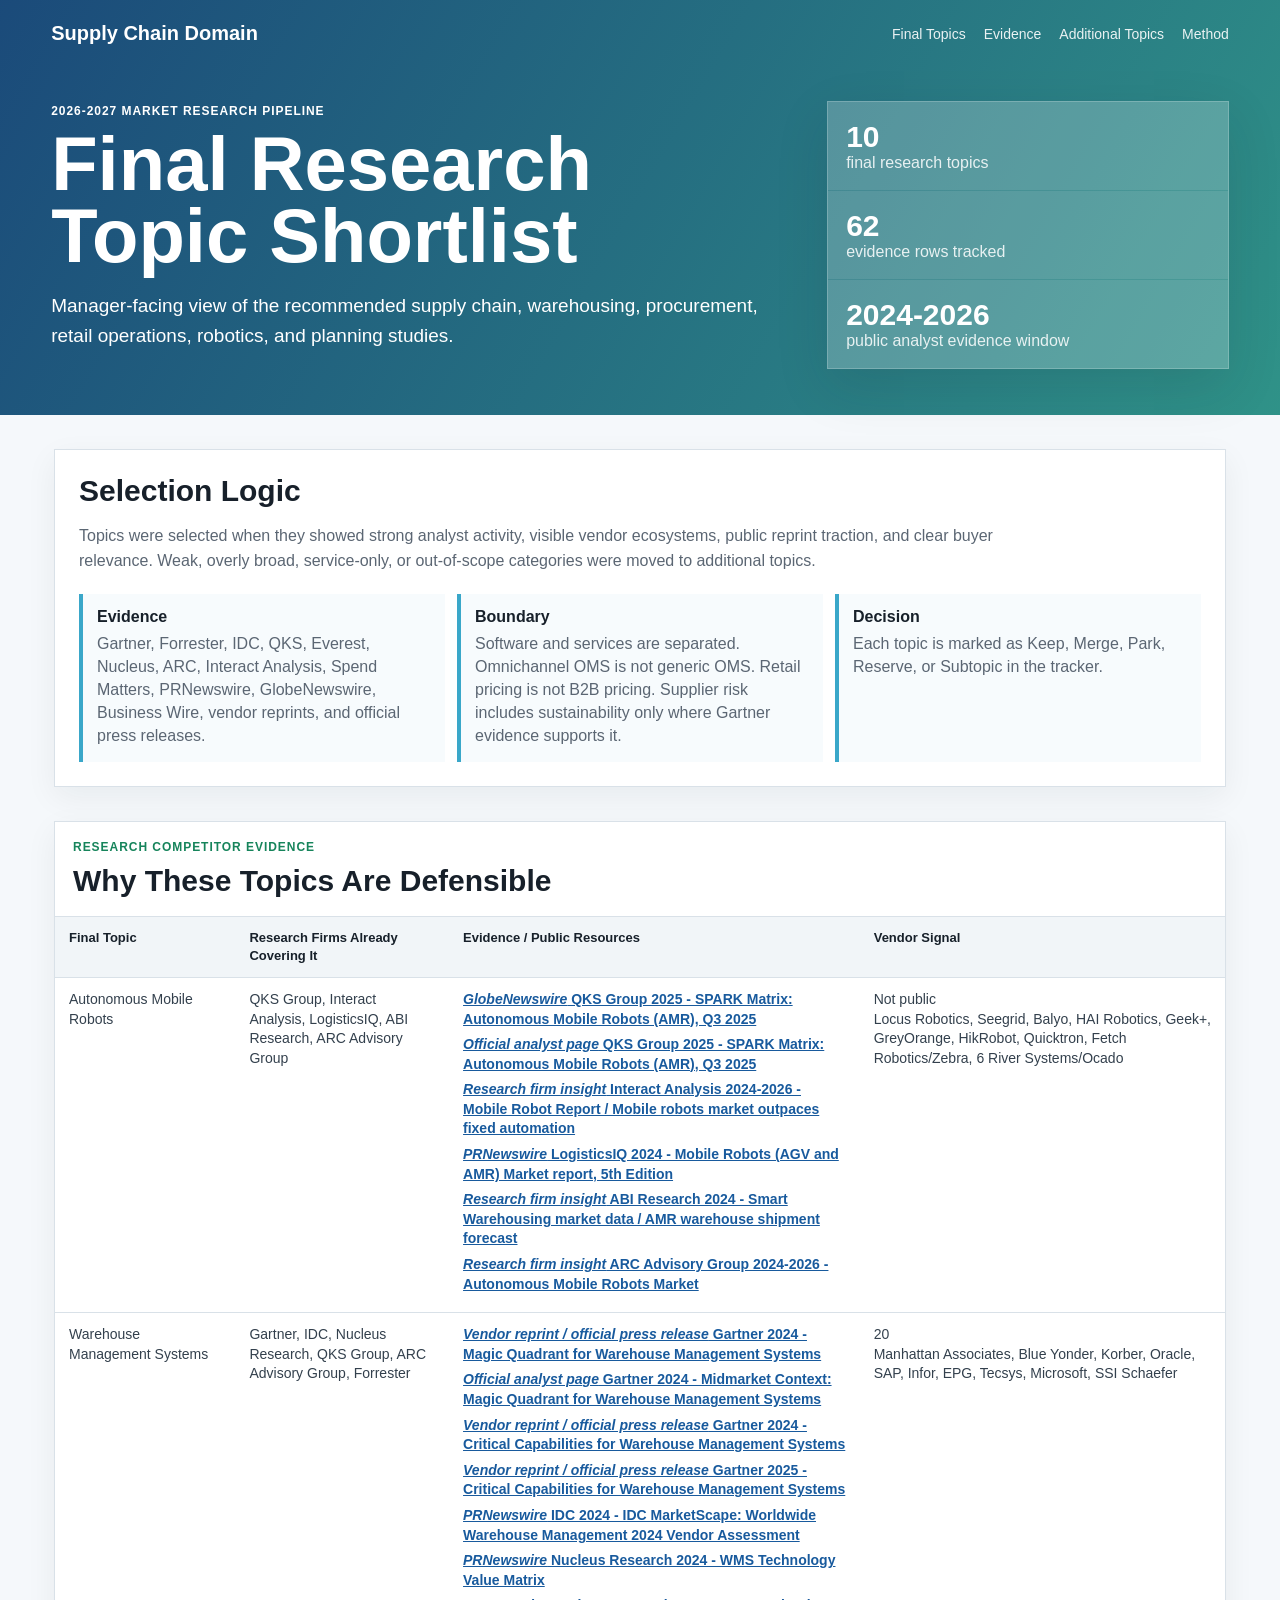
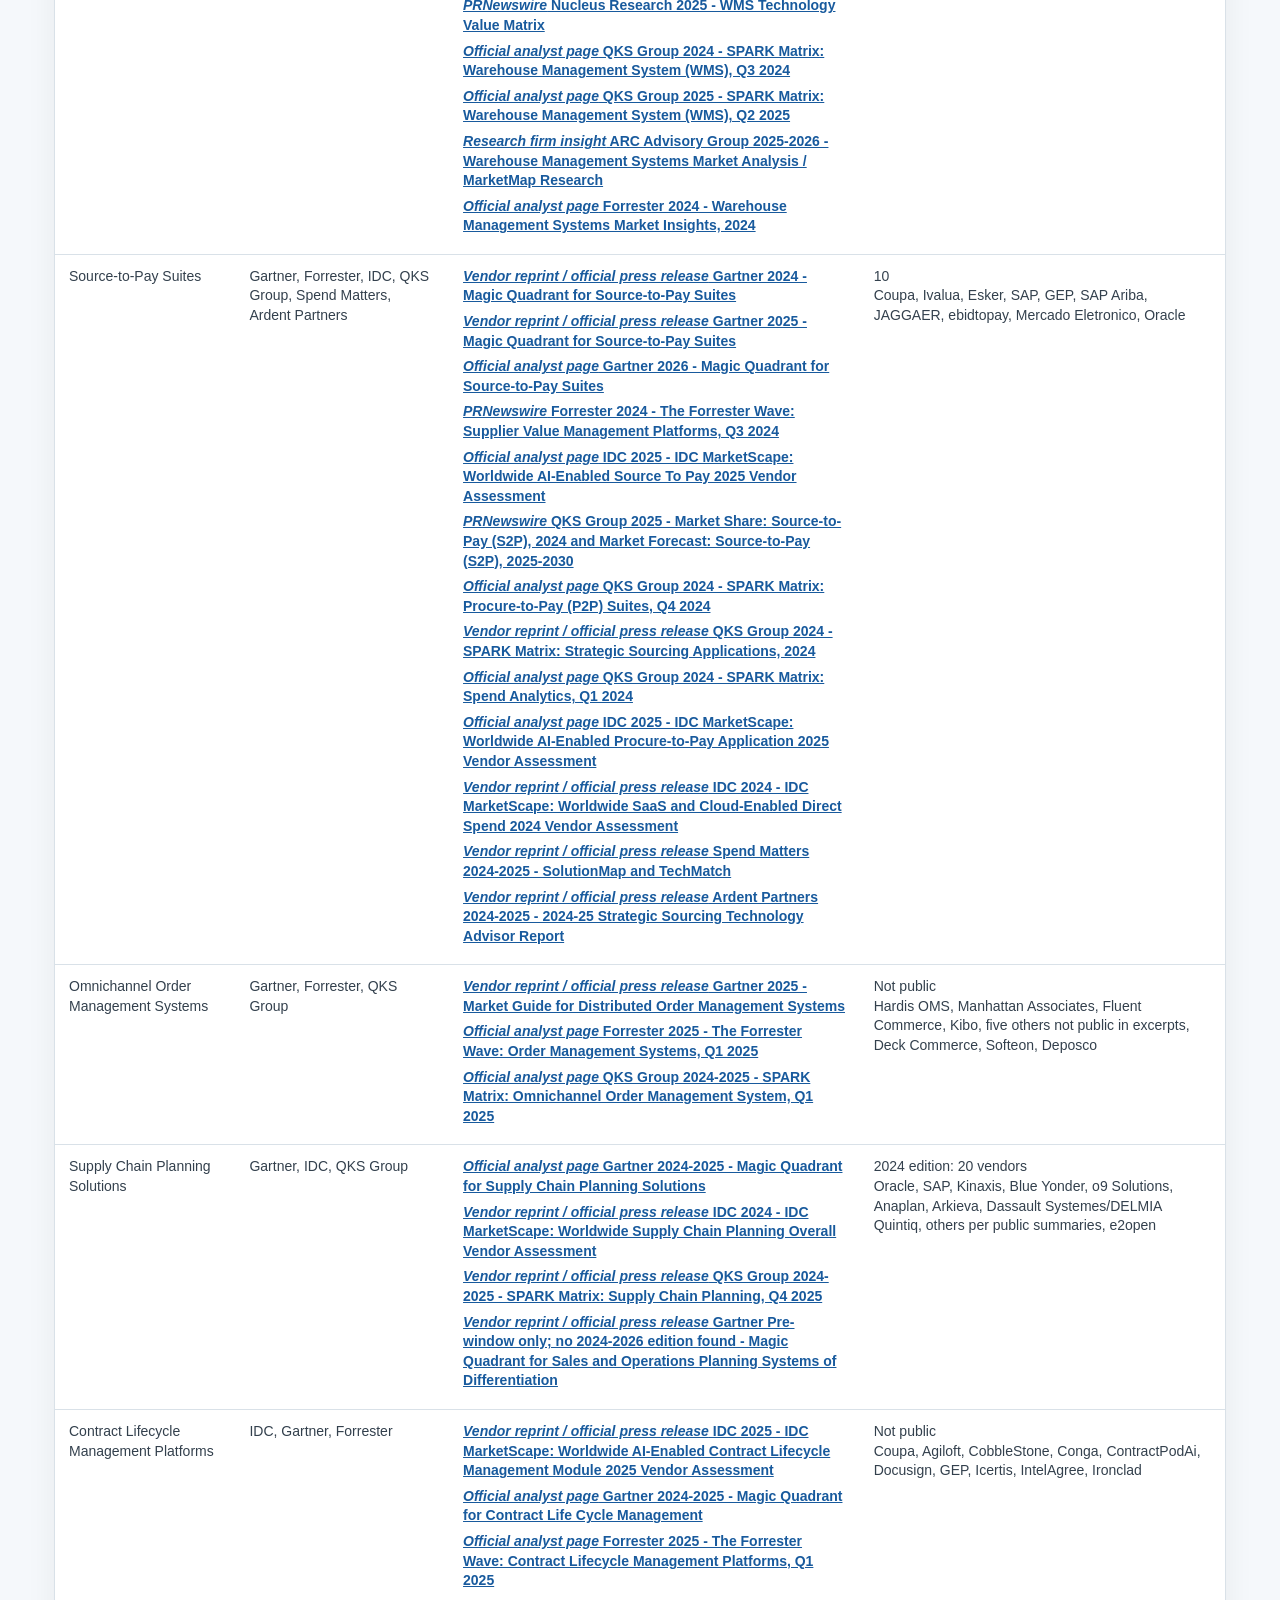
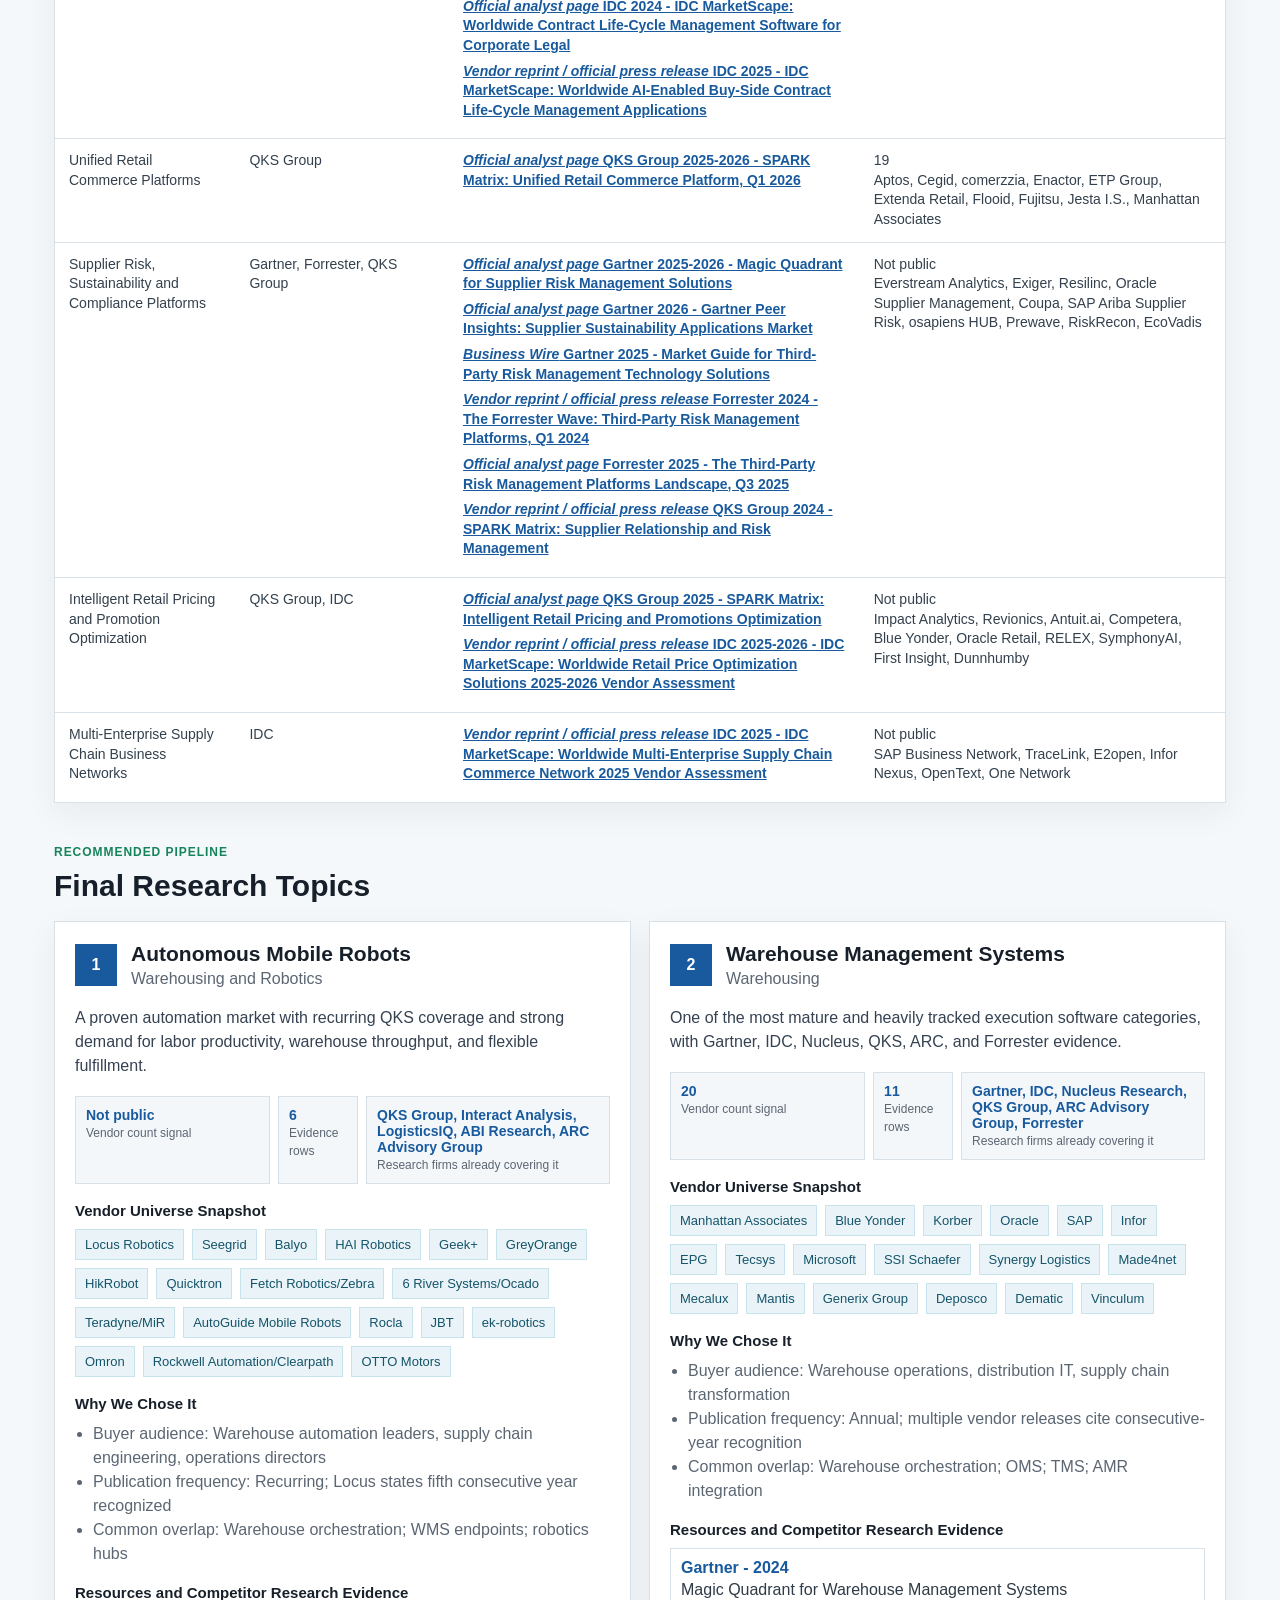
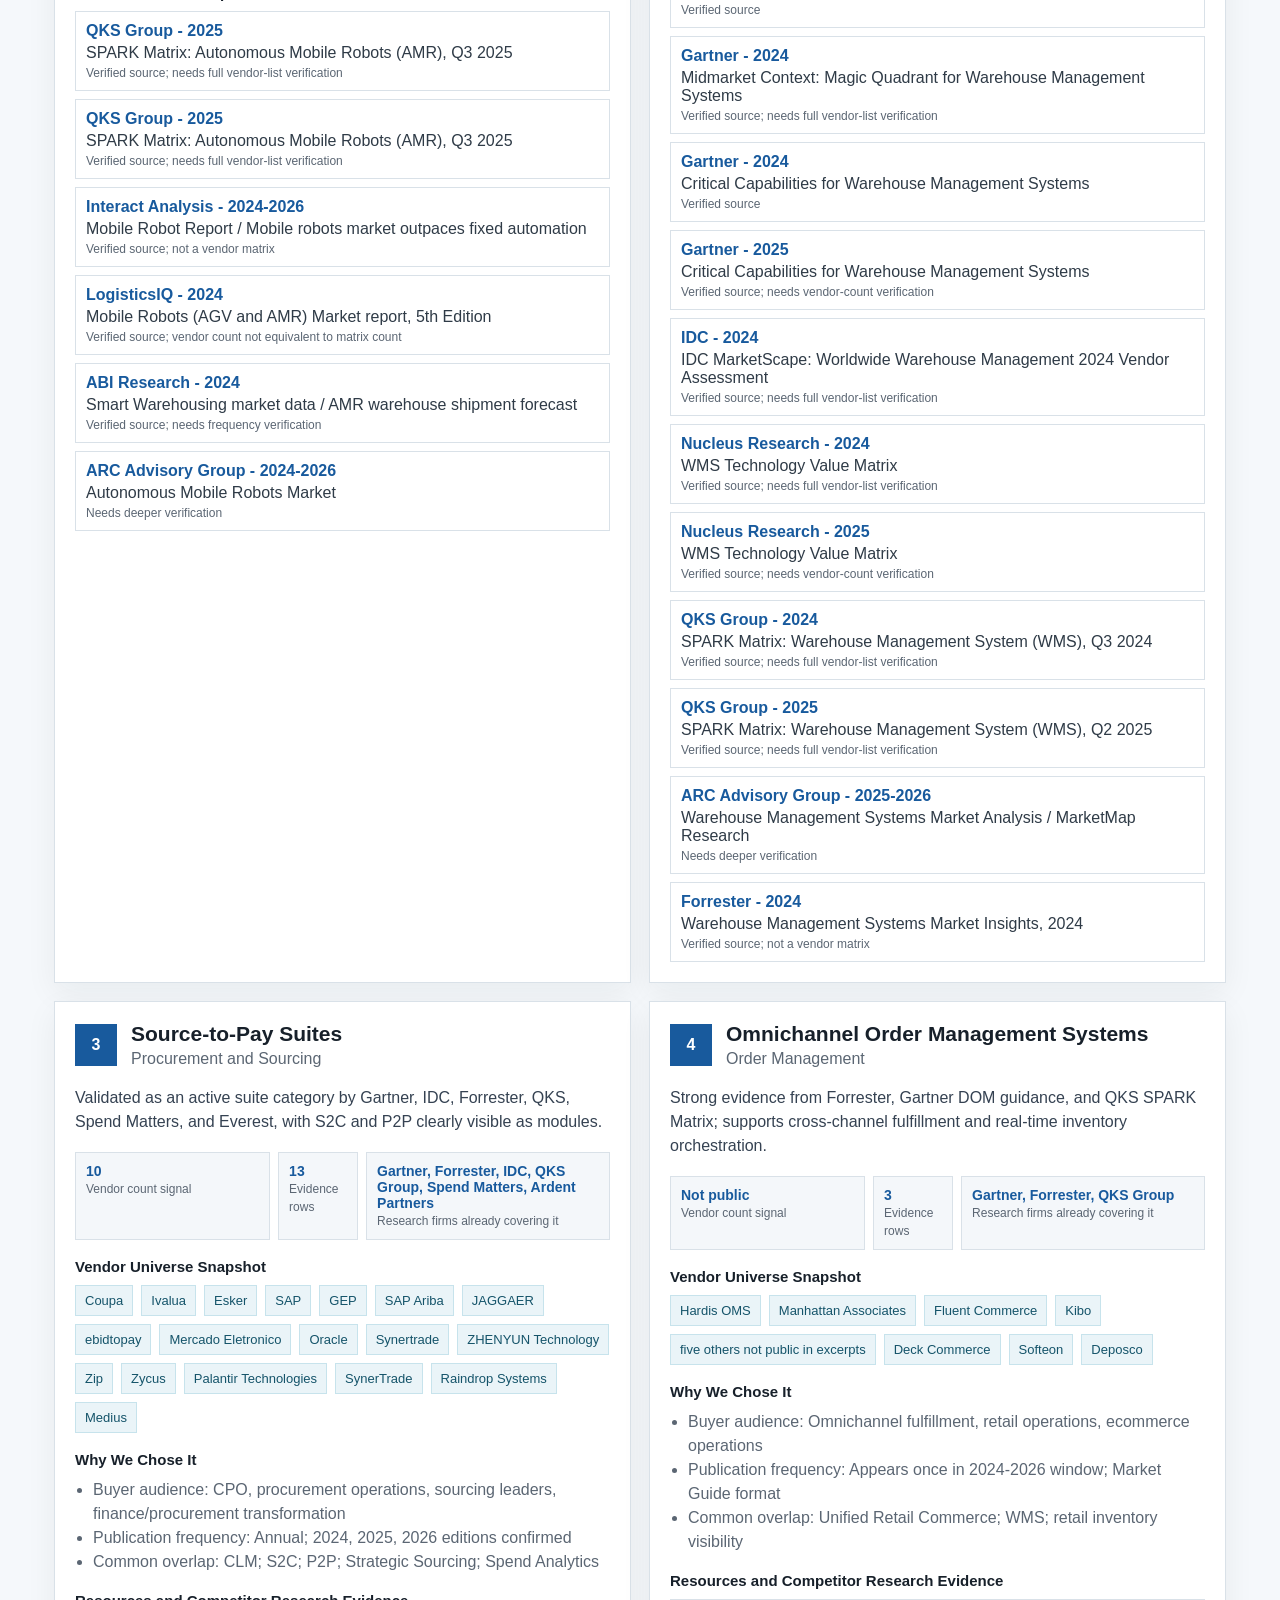
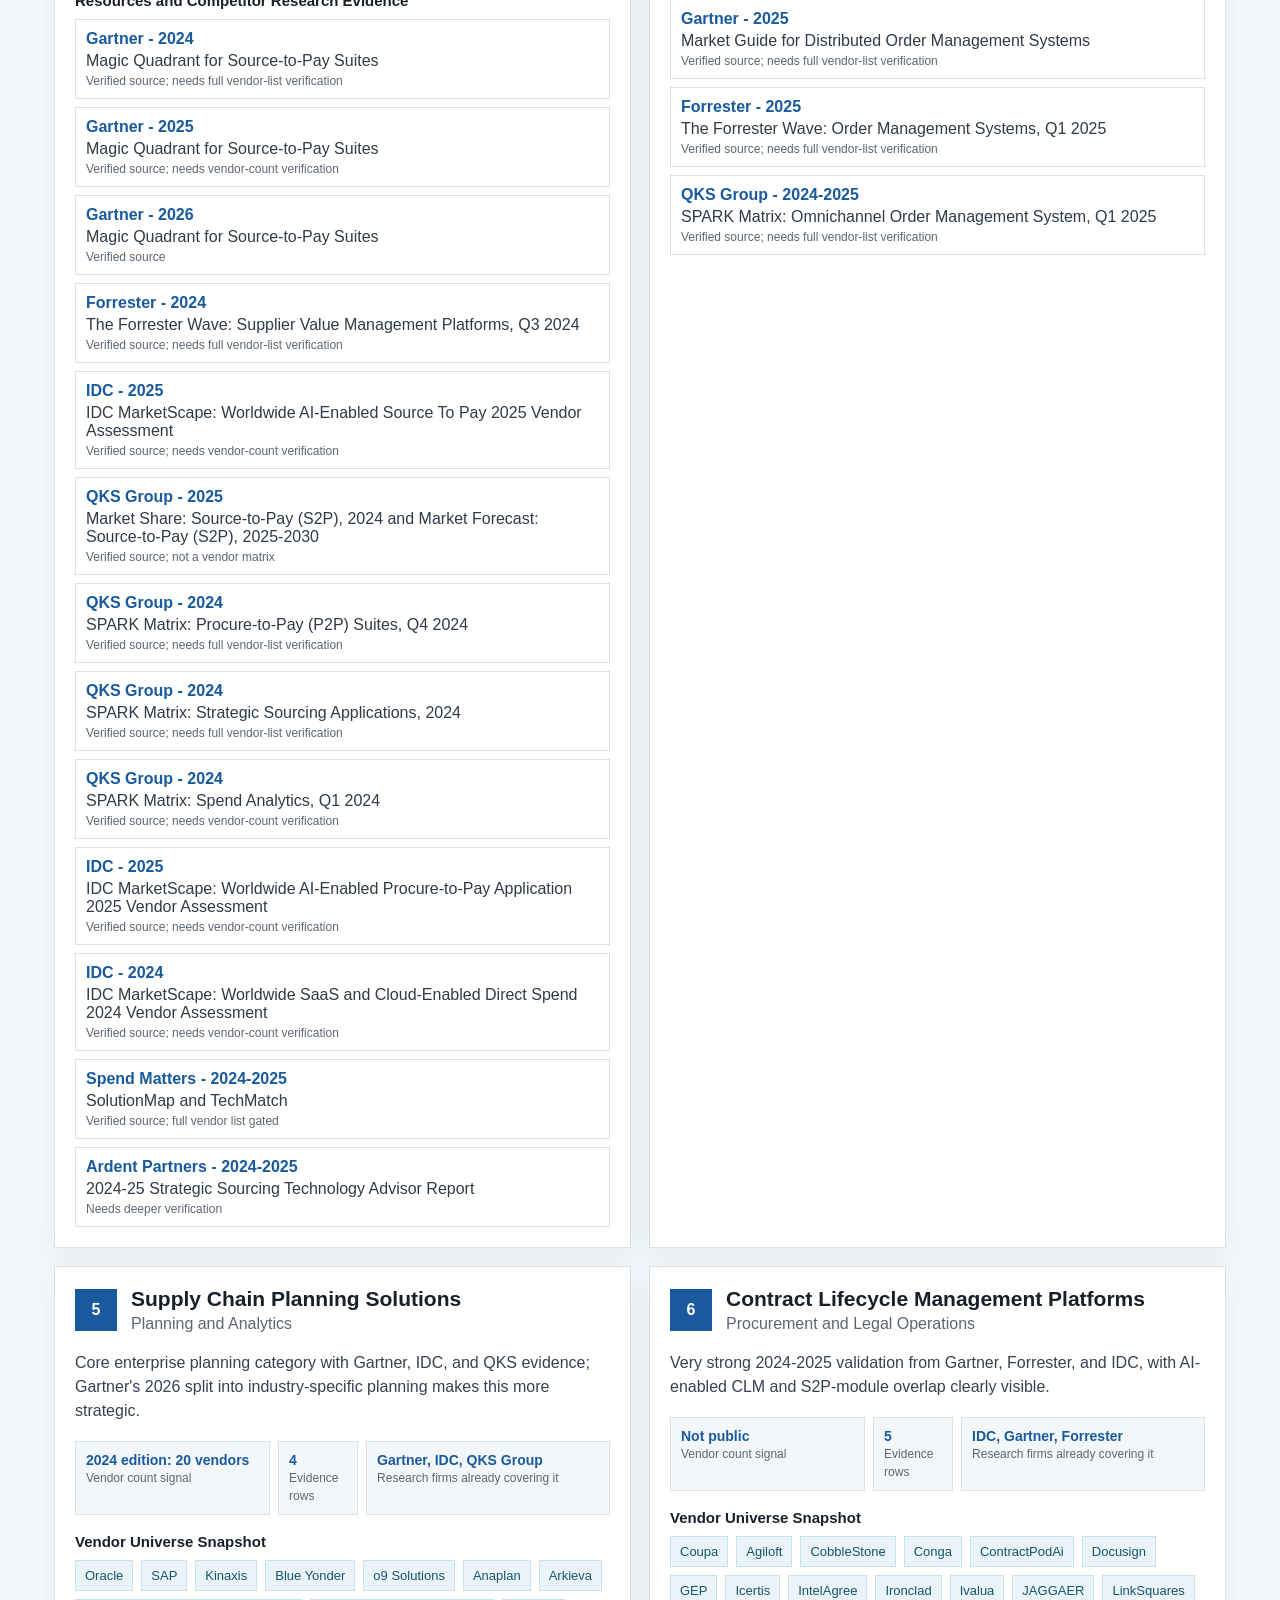
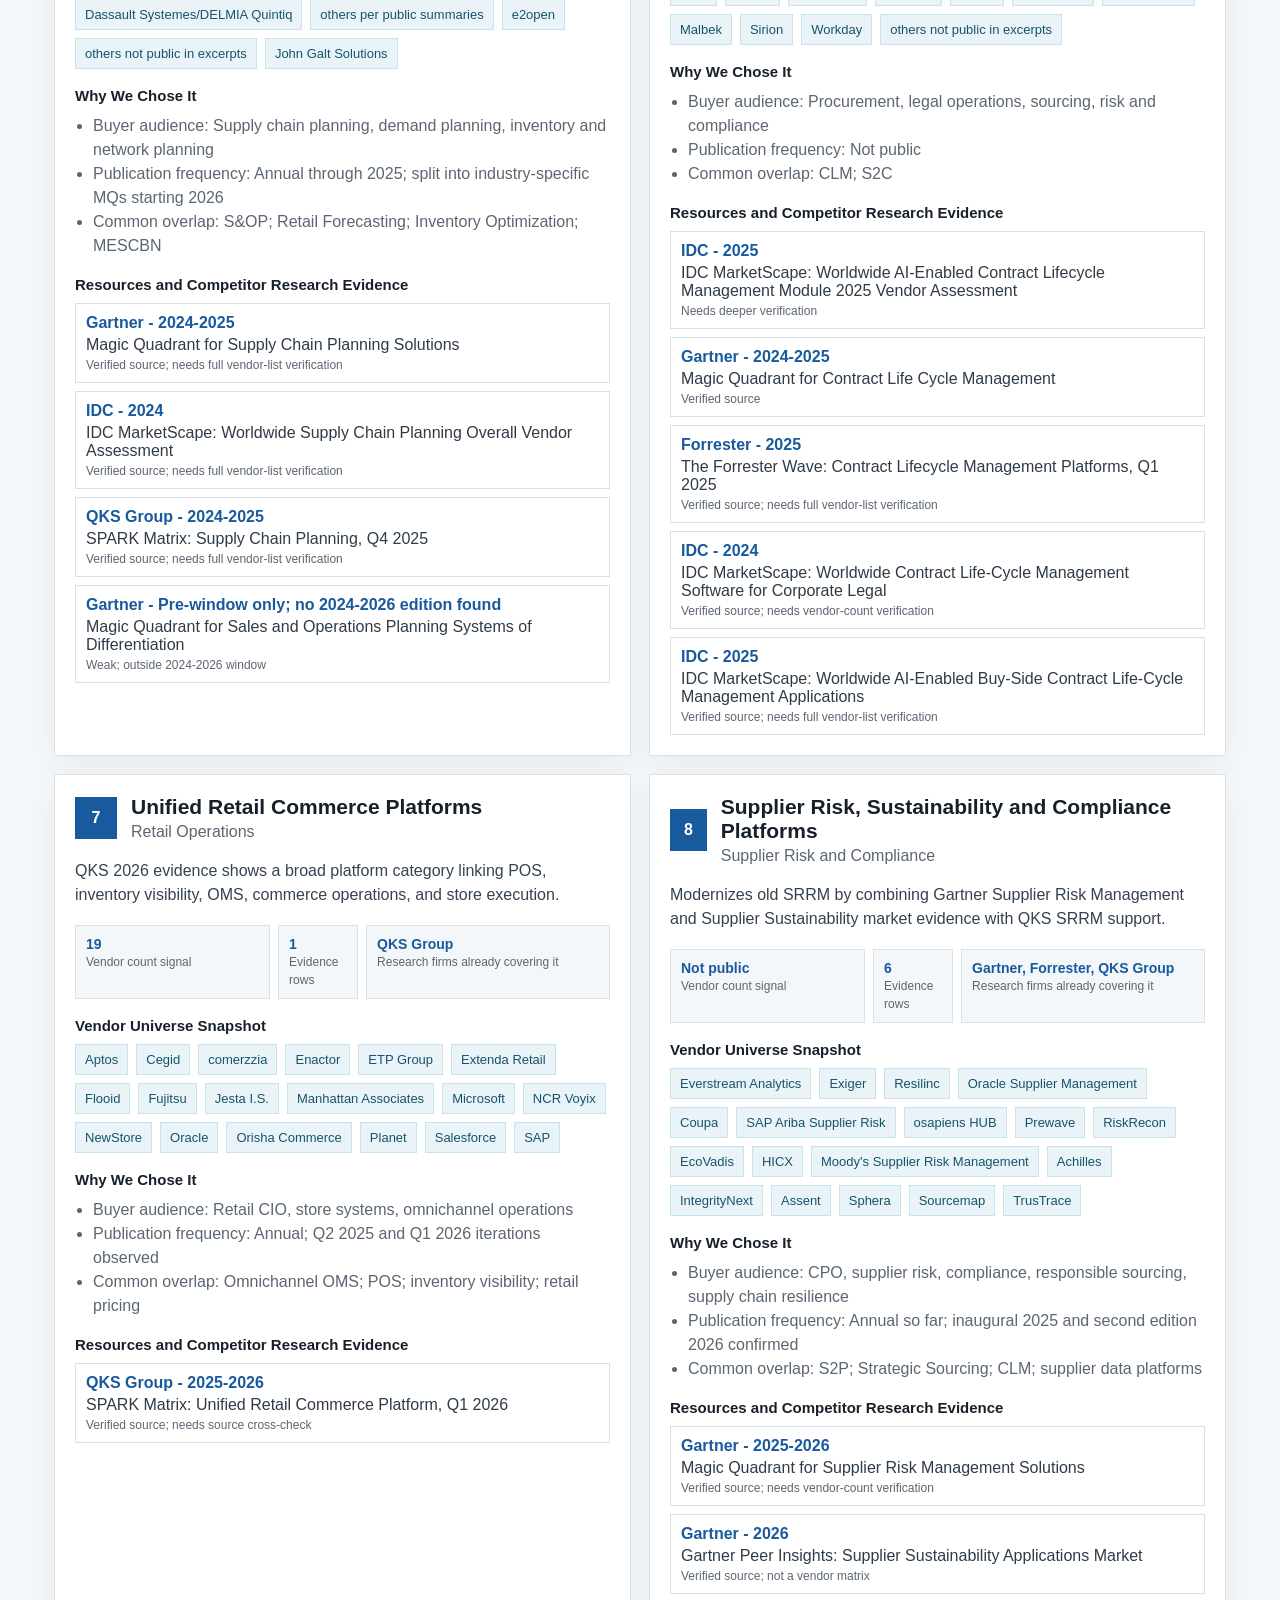
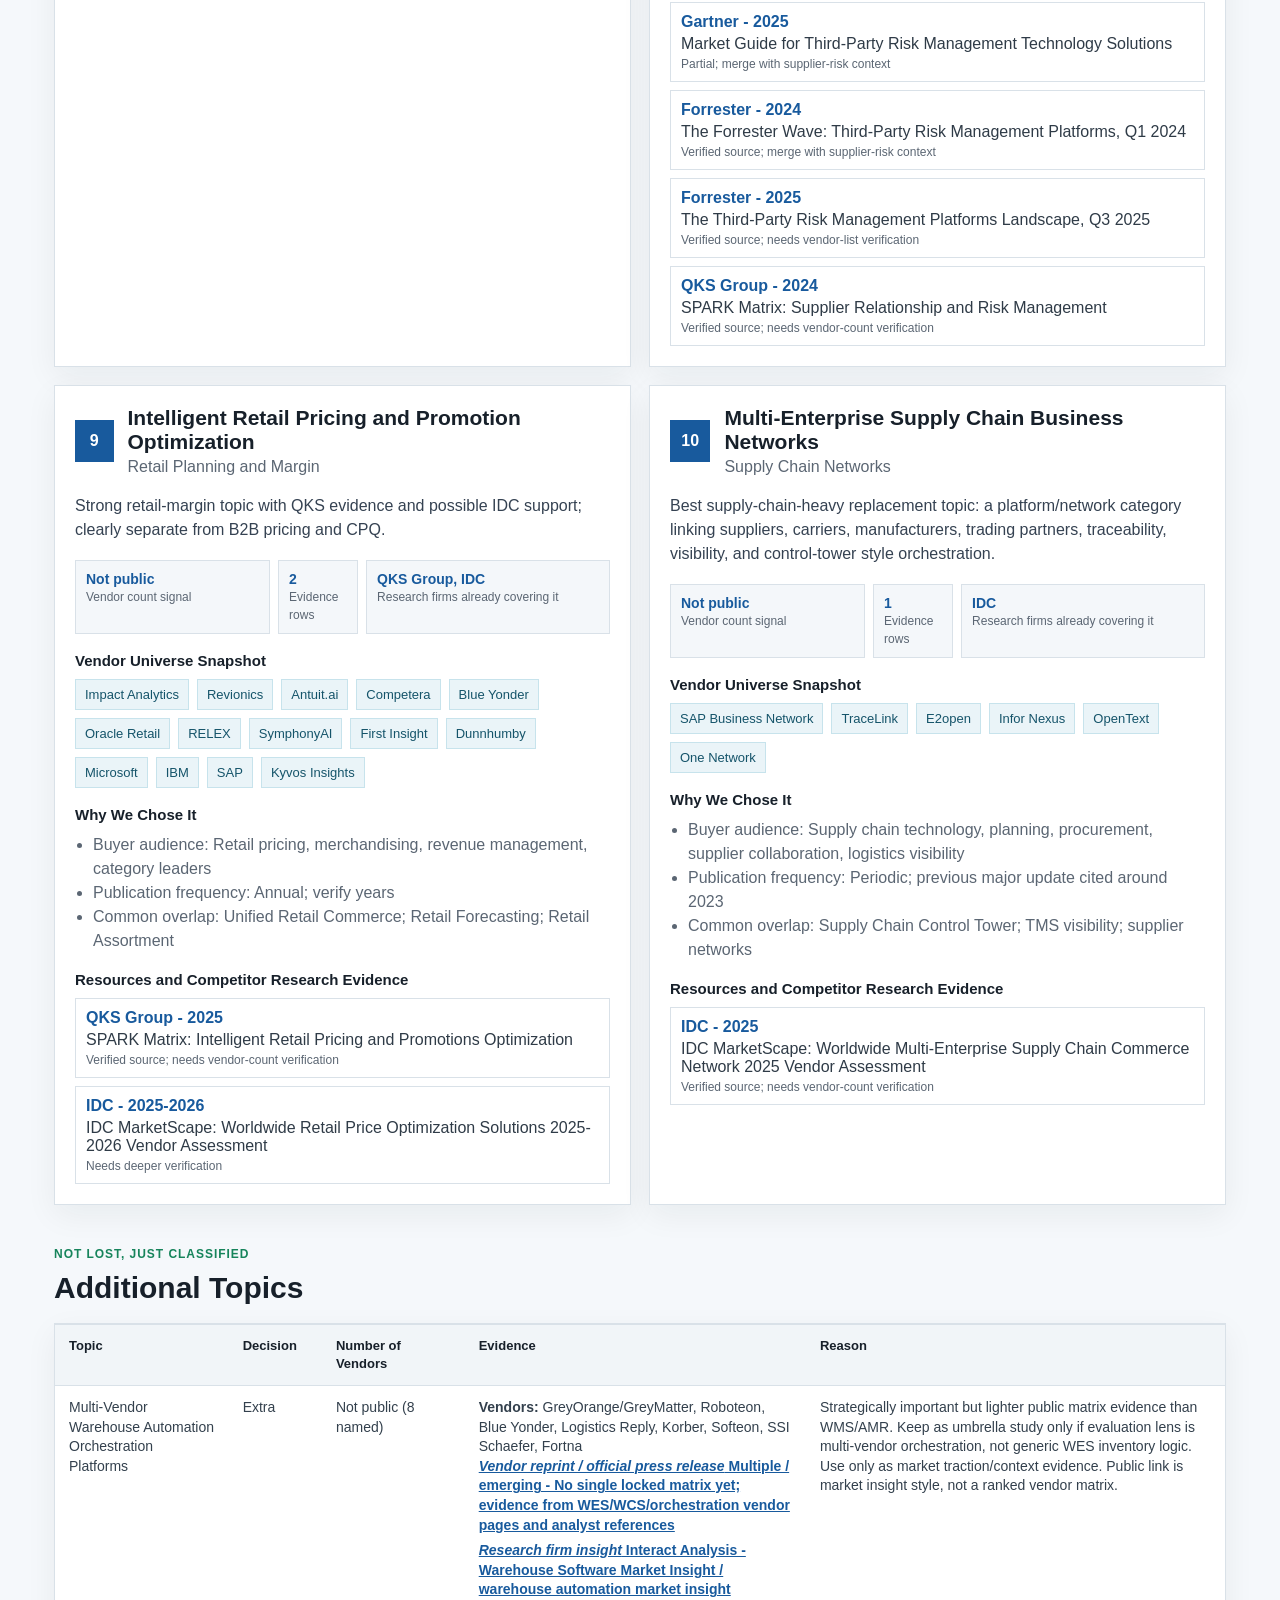
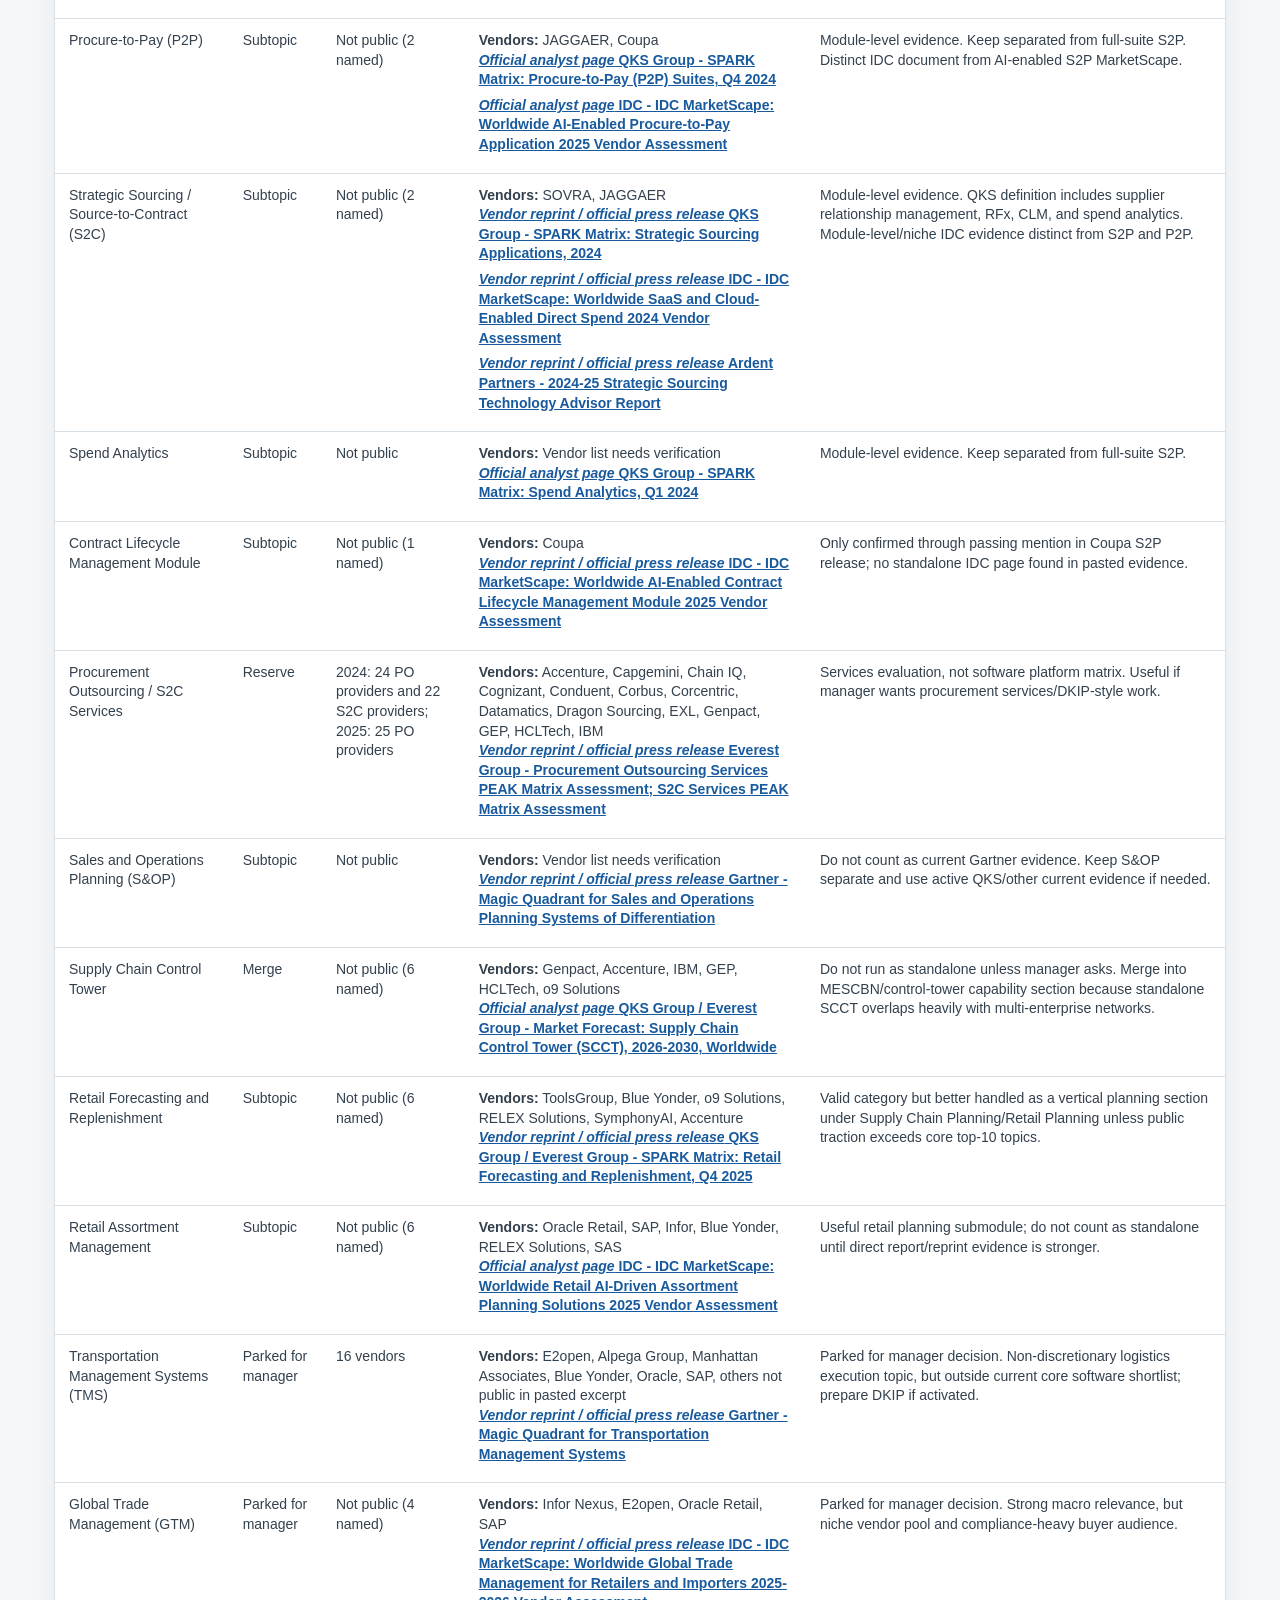
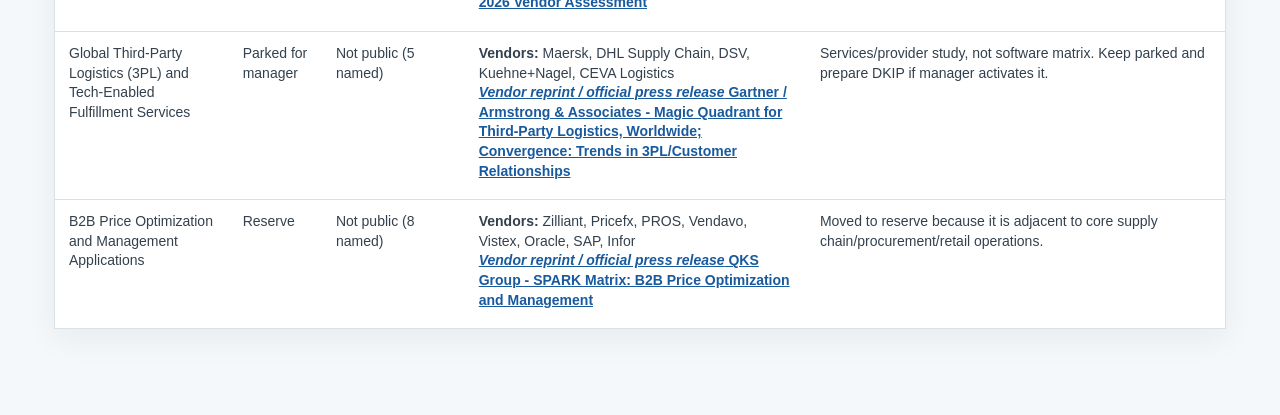
==== supply-chain-domain/index.html @ 8e259a1a "Add supply chain domain research site" ====
<!doctype html>
<html lang="en">
<head>
  <meta charset="utf-8" />
  <meta name="viewport" content="width=device-width, initial-scale=1" />
  <title>Supply Chain Domain - Research Topics</title>
  <link rel="stylesheet" href="styles.css" />
</head>
<body>
  <header class="hero">
    <nav>
      <strong>Supply Chain Domain</strong>
      <div>
        <a href="#top10">Final Topics</a>
        <a href="#evidence">Evidence</a>
        <a href="#additional">Additional Topics</a>
        <a href="#method">Method</a>
      </div>
    </nav>
    <div class="hero-grid">
      <div>
        <p class="eyebrow">2026-2027 Market Research Pipeline</p>
        <h1>Final Research Topic Shortlist</h1>
        <p class="lead">Manager-facing view of the recommended supply chain, warehousing, procurement, retail operations, robotics, and planning studies.</p>
      </div>
      <div class="summary-panel">
        <div><strong>10</strong><span>final research topics</span></div>
        <div><strong>62</strong><span>evidence rows tracked</span></div>
        <div><strong>2024-2026</strong><span>public analyst evidence window</span></div>
      </div>
    </div>
  </header>

  <main>
    <section class="intro" id="method">
      <h2>Selection Logic</h2>
      <p>Topics were selected when they showed strong analyst activity, visible vendor ecosystems, public reprint traction, and clear buyer relevance. Weak, overly broad, service-only, or out-of-scope categories were moved to additional topics.</p>
      <div class="method-grid">
        <div><strong>Evidence</strong><span>Gartner, Forrester, IDC, QKS, Everest, Nucleus, ARC, Interact Analysis, Spend Matters, PRNewswire, GlobeNewswire, Business Wire, vendor reprints, and official press releases.</span></div>
        <div><strong>Boundary</strong><span>Software and services are separated. Omnichannel OMS is not generic OMS. Retail pricing is not B2B pricing. Supplier risk includes sustainability only where Gartner evidence supports it.</span></div>
        <div><strong>Decision</strong><span>Each topic is marked as Keep, Merge, Park, Reserve, or Subtopic in the tracker.</span></div>
      </div>
    </section>

    
    <section class="evidence-summary" id="evidence">
      <div class="section-head">
        <p class="eyebrow">Research Competitor Evidence</p>
        <h2>Why These Topics Are Defensible</h2>
      </div>
      <table>
        <thead>
          <tr><th>Final Topic</th><th>Research Firms Already Covering It</th><th>Evidence / Public Resources</th><th>Vendor Signal</th></tr>
        </thead>
        <tbody>
          
              <tr>
                <td>Autonomous Mobile Robots</td>
                <td>QKS Group, Interact Analysis, LogisticsIQ, ABI Research, ARC Advisory Group</td>
                <td><a href="https://www.globenewswire.com/news-release/2025/09/30/3158433/0/en/Locus-Robotics-Named-Global-Leader-and-Emerging-Innovator-in-QKS-SPARK-Matrix-Autonomous-Mobile-Robots-AMR-2025.html" target="_blank" rel="noreferrer"><em>GlobeNewswire</em> QKS Group 2025 - SPARK Matrix: Autonomous Mobile Robots (AMR), Q3 2025</a><br><a href="https://qksgroup.com/market-research/spark-matrix-autonomous-mobile-robots-amr-q3-2025-9093" target="_blank" rel="noreferrer"><em>Official analyst page</em> QKS Group 2025 - SPARK Matrix: Autonomous Mobile Robots (AMR), Q3 2025</a><br><a href="https://interactanalysis.com/mobile-robots-market-outpaces-fixed-automation/" target="_blank" rel="noreferrer"><em>Research firm insight</em> Interact Analysis 2024-2026 - Mobile Robot Report / Mobile robots market outpaces fixed automation</a><br><a href="https://www.prnewswire.com/news-releases/mobile-robots-agv-and-amr-market-to-reach-22-billion-by-2030-with-an-18-growth-rate-for-agvs-and-30-for-amrs---logisticsiq-302252775.html" target="_blank" rel="noreferrer"><em>PRNewswire</em> LogisticsIQ 2024 - Mobile Robots (AGV and AMR) Market report, 5th Edition</a><br><a href="https://www.abiresearch.com/press/autonomous-mobile-robots-warehouse-shipments-to-grow-at-a-global-cagr-of-25-to-2030-as-solutions-expand-to-new-form-factors" target="_blank" rel="noreferrer"><em>Research firm insight</em> ABI Research 2024 - Smart Warehousing market data / AMR warehouse shipment forecast</a><br><a href="https://www.arcweb.com/market-analysis/autonomous-mobile-robots" target="_blank" rel="noreferrer"><em>Research firm insight</em> ARC Advisory Group 2024-2026 - Autonomous Mobile Robots Market</a></td>
                <td>Not public<br>Locus Robotics, Seegrid, Balyo, HAI Robotics, Geek+, GreyOrange, HikRobot, Quicktron, Fetch Robotics/Zebra, 6 River Systems/Ocado</td>
              </tr>
            
              <tr>
                <td>Warehouse Management Systems</td>
                <td>Gartner, IDC, Nucleus Research, QKS Group, ARC Advisory Group, Forrester</td>
                <td><a href="https://solutionsreview.com/enterprise-resource-planning/key-takeaways-2024-magic-quadrant-for-warehouse-management-systems/" target="_blank" rel="noreferrer"><em>Vendor reprint / official press release</em> Gartner 2024 - Magic Quadrant for Warehouse Management Systems</a><br><a href="https://www.gartner.com/en/documents/5781615" target="_blank" rel="noreferrer"><em>Official analyst page</em> Gartner 2024 - Midmarket Context: Magic Quadrant for Warehouse Management Systems</a><br><a href="https://www.manh.com/our-insights/resources/research-reports/2024-gartner-wms-critical-capabilities-report" target="_blank" rel="noreferrer"><em>Vendor reprint / official press release</em> Gartner 2024 - Critical Capabilities for Warehouse Management Systems</a><br><a href="https://www.softeon.com/gartner-critical-capabilities-wms-report-2024/" target="_blank" rel="noreferrer"><em>Vendor reprint / official press release</em> Gartner 2025 - Critical Capabilities for Warehouse Management Systems</a><br><a href="https://www.prnewswire.com/news-releases/tecsys-named-a-major-player-in-the-2024-idc-marketscape-for-worldwide-warehouse-management-302105126.html" target="_blank" rel="noreferrer"><em>PRNewswire</em> IDC 2024 - IDC MarketScape: Worldwide Warehouse Management 2024 Vendor Assessment</a><br><a href="https://www.prnewswire.com/news-releases/nucleus-research-releases-2024-warehouse-management-systems-technology-value-matrix-302302773.html" target="_blank" rel="noreferrer"><em>PRNewswire</em> Nucleus Research 2024 - WMS Technology Value Matrix</a><br><a href="https://www.prnewswire.com/news-releases/nucleus-research-releases-2025-wms-technology-value-matrix-302611713.html" target="_blank" rel="noreferrer"><em>PRNewswire</em> Nucleus Research 2025 - WMS Technology Value Matrix</a><br><a href="https://qksgroup.com/market-research/spark-matrix-warehouse-management-system-wms-q3-2024-8006" target="_blank" rel="noreferrer"><em>Official analyst page</em> QKS Group 2024 - SPARK Matrix: Warehouse Management System (WMS), Q3 2024</a><br><a href="https://qksgroup.com/market-research/spark-matrix-warehouse-management-system-wms-q2-2025-8959" target="_blank" rel="noreferrer"><em>Official analyst page</em> QKS Group 2025 - SPARK Matrix: Warehouse Management System (WMS), Q2 2025</a><br><a href="https://www.arcweb.com/press/arc-initiates-marketmap-research-warehouse-management-systems" target="_blank" rel="noreferrer"><em>Research firm insight</em> ARC Advisory Group 2025-2026 - Warehouse Management Systems Market Analysis / MarketMap Research</a><br><a href="https://www.forrester.com/report/warehouse-management-systems-market-insights-2024/RES181815" target="_blank" rel="noreferrer"><em>Official analyst page</em> Forrester 2024 - Warehouse Management Systems Market Insights, 2024</a></td>
                <td>20<br>Manhattan Associates, Blue Yonder, Korber, Oracle, SAP, Infor, EPG, Tecsys, Microsoft, SSI Schaefer</td>
              </tr>
            
              <tr>
                <td>Source-to-Pay Suites</td>
                <td>Gartner, Forrester, IDC, QKS Group, Spend Matters, Ardent Partners</td>
                <td><a href="https://www.coupa.com/newsroom/coupa-named-leader-inaugural-2024-gartner-magic-quadrant-for-source-pay/" target="_blank" rel="noreferrer"><em>Vendor reprint / official press release</em> Gartner 2024 - Magic Quadrant for Source-to-Pay Suites</a><br><a href="https://news.sap.com/2025/03/sap-a-leader-gartner-magic-quadrant-source-to-pay-suites/" target="_blank" rel="noreferrer"><em>Vendor reprint / official press release</em> Gartner 2025 - Magic Quadrant for Source-to-Pay Suites</a><br><a href="https://www.gartner.com/en/documents/7337530" target="_blank" rel="noreferrer"><em>Official analyst page</em> Gartner 2026 - Magic Quadrant for Source-to-Pay Suites</a><br><a href="https://www.prnewswire.com/news-releases/ivalua-recognized-as-a-leader-in-supplier-value-management-platforms-q3-2024-report-302250416.html" target="_blank" rel="noreferrer"><em>PRNewswire</em> Forrester 2024 - The Forrester Wave: Supplier Value Management Platforms, Q3 2024</a><br><a href="https://my.idc.com/getdoc.jsp?containerId=US53561525" target="_blank" rel="noreferrer"><em>Official analyst page</em> IDC 2025 - IDC MarketScape: Worldwide AI-Enabled Source To Pay 2025 Vendor Assessment</a><br><a href="https://www.prnewswire.com/news-releases/source-to-pay-s2p-market-disruptions-the-2-1-billion-opportunity-vendors-cant-afford-to-miss-302422052.html" target="_blank" rel="noreferrer"><em>PRNewswire</em> QKS Group 2025 - Market Share: Source-to-Pay (S2P), 2024 and Market Forecast: Source-to-Pay (S2P), 2025-2030</a><br><a href="https://qksgroup.com/market-research/spark-matrix-procure-to-pay-p2p-suites-q4-2024-8244" target="_blank" rel="noreferrer"><em>Official analyst page</em> QKS Group 2024 - SPARK Matrix: Procure-to-Pay (P2P) Suites, Q4 2024</a><br><a href="https://www.prweb.com/releases/sovra-positioned-as-the-leader-in-the-2024-spark-matrix-for-strategic-sourcing-applications-by-qks-group-302358802.html" target="_blank" rel="noreferrer"><em>Vendor reprint / official press release</em> QKS Group 2024 - SPARK Matrix: Strategic Sourcing Applications, 2024</a><br><a href="https://qksgroup.com/market-research/spark-matrix-spend-analytics-q1-2024-4842" target="_blank" rel="noreferrer"><em>Official analyst page</em> QKS Group 2024 - SPARK Matrix: Spend Analytics, Q1 2024</a><br><a href="https://my.idc.com/getdoc.jsp?containerId=US53575025" target="_blank" rel="noreferrer"><em>Official analyst page</em> IDC 2025 - IDC MarketScape: Worldwide AI-Enabled Procure-to-Pay Application 2025 Vendor Assessment</a><br><a href="https://www.jaggaer.com/press-release/jaggaer-named-a-leader-in-idc-marketscape-2024" target="_blank" rel="noreferrer"><em>Vendor reprint / official press release</em> IDC 2024 - IDC MarketScape: Worldwide SaaS and Cloud-Enabled Direct Spend 2024 Vendor Assessment</a><br><a href="https://spendmatters.com/2025/09/23/fall-2025-solutionmap-released/" target="_blank" rel="noreferrer"><em>Vendor reprint / official press release</em> Spend Matters 2024-2025 - SolutionMap and TechMatch</a><br><a href="https://ardentpartners.com/product-tag/procurement/" target="_blank" rel="noreferrer"><em>Vendor reprint / official press release</em> Ardent Partners 2024-2025 - 2024-25 Strategic Sourcing Technology Advisor Report</a></td>
                <td>10<br>Coupa, Ivalua, Esker, SAP, GEP, SAP Ariba, JAGGAER, ebidtopay, Mercado Eletronico, Oracle</td>
              </tr>
            
              <tr>
                <td>Omnichannel Order Management Systems</td>
                <td>Gartner, Forrester, QKS Group</td>
                <td><a href="https://www.hardis-oms.com/2025/07/03/gartner-2025-market-guide-dist-order-management/" target="_blank" rel="noreferrer"><em>Vendor reprint / official press release</em> Gartner 2025 - Market Guide for Distributed Order Management Systems</a><br><a href="https://www.forrester.com/report/the-forrester-wave-tm-order-management-systems-q1-2025/RES181893" target="_blank" rel="noreferrer"><em>Official analyst page</em> Forrester 2025 - The Forrester Wave: Order Management Systems, Q1 2025</a><br><a href="https://qksgroup.com/market-research/spark-matrix-omnichannel-order-management-system-q1-2025-8464" target="_blank" rel="noreferrer"><em>Official analyst page</em> QKS Group 2024-2025 - SPARK Matrix: Omnichannel Order Management System, Q1 2025</a></td>
                <td>Not public<br>Hardis OMS, Manhattan Associates, Fluent Commerce, Kibo, five others not public in excerpts, Deck Commerce, Softeon, Deposco</td>
              </tr>
            
              <tr>
                <td>Supply Chain Planning Solutions</td>
                <td>Gartner, IDC, QKS Group</td>
                <td><a href="https://www.gartner.com/en/documents/5374263" target="_blank" rel="noreferrer"><em>Official analyst page</em> Gartner 2024-2025 - Magic Quadrant for Supply Chain Planning Solutions</a><br><a href="https://www.e2open.com/resources/2024-idc-marketscape-worldwide-supply-chain-planning/" target="_blank" rel="noreferrer"><em>Vendor reprint / official press release</em> IDC 2024 - IDC MarketScape: Worldwide Supply Chain Planning Overall Vendor Assessment</a><br><a href="https://johngalt.com/learn/analyst-report/read-qks-groups-spark-matrix-supply-chain-planning-2025" target="_blank" rel="noreferrer"><em>Vendor reprint / official press release</em> QKS Group 2024-2025 - SPARK Matrix: Supply Chain Planning, Q4 2025</a><br><a href="https://www.kinaxis.com/en/about-us/gartner-magic-quadrant-supply-chain-planning-solutions" target="_blank" rel="noreferrer"><em>Vendor reprint / official press release</em> Gartner Pre-window only; no 2024-2026 edition found - Magic Quadrant for Sales and Operations Planning Systems of Differentiation</a></td>
                <td>2024 edition: 20 vendors<br>Oracle, SAP, Kinaxis, Blue Yonder, o9 Solutions, Anaplan, Arkieva, Dassault Systemes/DELMIA Quintiq, others per public summaries, e2open</td>
              </tr>
            
              <tr>
                <td>Contract Lifecycle Management Platforms</td>
                <td>IDC, Gartner, Forrester</td>
                <td><a href="https://www.coupa.com/newsroom/coupa-named-a-leader-in-the-idc-marketscape-worldwide-ai-enabled-source-to-pay-2025-vendor-assessment/" target="_blank" rel="noreferrer"><em>Vendor reprint / official press release</em> IDC 2025 - IDC MarketScape: Worldwide AI-Enabled Contract Lifecycle Management Module 2025 Vendor Assessment</a><br><a href="https://www.gartner.com/en/documents/7159730" target="_blank" rel="noreferrer"><em>Official analyst page</em> Gartner 2024-2025 - Magic Quadrant for Contract Life Cycle Management</a><br><a href="https://www.forrester.com/report/the-forrester-wave-tm-contract-lifecycle-management-platforms-q1-2025/RES181997" target="_blank" rel="noreferrer"><em>Official analyst page</em> Forrester 2025 - The Forrester Wave: Contract Lifecycle Management Platforms, Q1 2025</a><br><a href="https://www.idc.com/getdoc.jsp?containerId=US51541124&amp;pageType=PRINTFRIENDLY" target="_blank" rel="noreferrer"><em>Official analyst page</em> IDC 2024 - IDC MarketScape: Worldwide Contract Life-Cycle Management Software for Corporate Legal</a><br><a href="https://www.sirion.ai/library/reports/idc-marketscape-buy-side-clm/" target="_blank" rel="noreferrer"><em>Vendor reprint / official press release</em> IDC 2025 - IDC MarketScape: Worldwide AI-Enabled Buy-Side Contract Life-Cycle Management Applications</a></td>
                <td>Not public<br>Coupa, Agiloft, CobbleStone, Conga, ContractPodAi, Docusign, GEP, Icertis, IntelAgree, Ironclad</td>
              </tr>
            
              <tr>
                <td>Unified Retail Commerce Platforms</td>
                <td>QKS Group</td>
                <td><a href="https://qksgroup.com/market-research/spark-matrix-unified-retail-commerce-platform-q1-2026-10404" target="_blank" rel="noreferrer"><em>Official analyst page</em> QKS Group 2025-2026 - SPARK Matrix: Unified Retail Commerce Platform, Q1 2026</a></td>
                <td>19<br>Aptos, Cegid, comerzzia, Enactor, ETP Group, Extenda Retail, Flooid, Fujitsu, Jesta I.S., Manhattan Associates</td>
              </tr>
            
              <tr>
                <td>Supplier Risk, Sustainability and Compliance Platforms</td>
                <td>Gartner, Forrester, QKS Group</td>
                <td><a href="https://www.gartner.com/en/documents/7800353" target="_blank" rel="noreferrer"><em>Official analyst page</em> Gartner 2025-2026 - Magic Quadrant for Supplier Risk Management Solutions</a><br><a href="https://www.gartner.com/reviews/market/supplier-sustainability-applications" target="_blank" rel="noreferrer"><em>Official analyst page</em> Gartner 2026 - Gartner Peer Insights: Supplier Sustainability Applications Market</a><br><a href="https://www.businesswire.com/news/home/20250609137909/en/CyberSaint-Recognized-in-the-2025-Gartner-Market-Guide-for-Third-Party-Risk-Management-Technology-Solutions" target="_blank" rel="noreferrer"><em>Business Wire</em> Gartner 2025 - Market Guide for Third-Party Risk Management Technology Solutions</a><br><a href="https://info.processunity.com/forrester-wave-third-party-risk-management-platforms-2024.html" target="_blank" rel="noreferrer"><em>Vendor reprint / official press release</em> Forrester 2024 - The Forrester Wave: Third-Party Risk Management Platforms, Q1 2024</a><br><a href="https://www.forrester.com/report/the-third-party-risk-management-platforms-landscape-q3-2025/RES186268" target="_blank" rel="noreferrer"><em>Official analyst page</em> Forrester 2025 - The Third-Party Risk Management Platforms Landscape, Q3 2025</a><br><a href="https://synertrade.com/en/highlights/press-releases/2024/04/leader-in-the-2024-spark-matrix-for-srm-risk-management/" target="_blank" rel="noreferrer"><em>Vendor reprint / official press release</em> QKS Group 2024 - SPARK Matrix: Supplier Relationship and Risk Management</a></td>
                <td>Not public<br>Everstream Analytics, Exiger, Resilinc, Oracle Supplier Management, Coupa, SAP Ariba Supplier Risk, osapiens HUB, Prewave, RiskRecon, EcoVadis</td>
              </tr>
            
              <tr>
                <td>Intelligent Retail Pricing and Promotion Optimization</td>
                <td>QKS Group, IDC</td>
                <td><a href="https://qksgroup.com/market-research/spark-matrix-intelligent-retail-pricing-and-promotions-optimization-q4-2025-9795" target="_blank" rel="noreferrer"><em>Official analyst page</em> QKS Group 2025 - SPARK Matrix: Intelligent Retail Pricing and Promotions Optimization</a><br><a href="https://www.dunnhumby.com/price-promotion/" target="_blank" rel="noreferrer"><em>Vendor reprint / official press release</em> IDC 2025-2026 - IDC MarketScape: Worldwide Retail Price Optimization Solutions 2025-2026 Vendor Assessment</a></td>
                <td>Not public<br>Impact Analytics, Revionics, Antuit.ai, Competera, Blue Yonder, Oracle Retail, RELEX, SymphonyAI, First Insight, Dunnhumby</td>
              </tr>
            
              <tr>
                <td>Multi-Enterprise Supply Chain Business Networks</td>
                <td>IDC</td>
                <td><a href="https://www.tracelink.com/about/news-room/tracelink-named-leader-idc-marketscape-worldwide-multi-enterprise-supply-chain-0" target="_blank" rel="noreferrer"><em>Vendor reprint / official press release</em> IDC 2025 - IDC MarketScape: Worldwide Multi-Enterprise Supply Chain Commerce Network 2025 Vendor Assessment</a></td>
                <td>Not public<br>SAP Business Network, TraceLink, E2open, Infor Nexus, OpenText, One Network</td>
              </tr>
            
        </tbody>
      </table>
    </section>
  

    <section id="top10">
      <div class="section-head">
        <p class="eyebrow">Recommended Pipeline</p>
        <h2>Final Research Topics</h2>
      </div>
      <div class="study-grid">
        
    <article class="study-card" id="amr">
      <div class="study-head">
        <span class="rank">1</span>
        <div>
          <h3>Autonomous Mobile Robots</h3>
          <p>Warehousing and Robotics</p>
        </div>
      </div>
      <p class="why">A proven automation market with recurring QKS coverage and strong demand for labor productivity, warehouse throughput, and flexible fulfillment.</p>
      <div class="metrics">
        <div><strong>Not public</strong><span>Vendor count signal</span></div>
        <div><strong>6</strong><span>Evidence rows</span></div>
        <div><strong>QKS Group, Interact Analysis, LogisticsIQ, ABI Research, ARC Advisory Group</strong><span>Research firms already covering it</span></div>
      </div>
      <section>
        <h4>Vendor Universe Snapshot</h4>
        <div class="chips">
          <span>Locus Robotics</span><span>Seegrid</span><span>Balyo</span><span>HAI Robotics</span><span>Geek+</span><span>GreyOrange</span><span>HikRobot</span><span>Quicktron</span><span>Fetch Robotics/Zebra</span><span>6 River Systems/Ocado</span><span>Teradyne/MiR</span><span>AutoGuide Mobile Robots</span><span>Rocla</span><span>JBT</span><span>ek-robotics</span><span>Omron</span><span>Rockwell Automation/Clearpath</span><span>OTTO Motors</span>
        </div>
      </section>
      <section>
        <h4>Why We Chose It</h4>
        <ul class="plain-list">
          <li>Buyer audience: Warehouse automation leaders, supply chain engineering, operations directors</li>
          <li>Publication frequency: Recurring; Locus states fifth consecutive year recognized</li>
          <li>Common overlap: Warehouse orchestration; WMS endpoints; robotics hubs</li>
        </ul>
      </section>
      <section>
        <h4>Resources and Competitor Research Evidence</h4>
        <div class="resources">
          
            <a href="https://www.globenewswire.com/news-release/2025/09/30/3158433/0/en/Locus-Robotics-Named-Global-Leader-and-Emerging-Innovator-in-QKS-SPARK-Matrix-Autonomous-Mobile-Robots-AMR-2025.html" target="_blank" rel="noreferrer">
              <strong>QKS Group - 2025</strong>
              <span>SPARK Matrix: Autonomous Mobile Robots (AMR), Q3 2025</span>
              <em>Verified source; needs full vendor-list verification</em>
            </a>
          
            <a href="https://qksgroup.com/market-research/spark-matrix-autonomous-mobile-robots-amr-q3-2025-9093" target="_blank" rel="noreferrer">
              <strong>QKS Group - 2025</strong>
              <span>SPARK Matrix: Autonomous Mobile Robots (AMR), Q3 2025</span>
              <em>Verified source; needs full vendor-list verification</em>
            </a>
          
            <a href="https://interactanalysis.com/mobile-robots-market-outpaces-fixed-automation/" target="_blank" rel="noreferrer">
              <strong>Interact Analysis - 2024-2026</strong>
              <span>Mobile Robot Report / Mobile robots market outpaces fixed automation</span>
              <em>Verified source; not a vendor matrix</em>
            </a>
          
            <a href="https://www.prnewswire.com/news-releases/mobile-robots-agv-and-amr-market-to-reach-22-billion-by-2030-with-an-18-growth-rate-for-agvs-and-30-for-amrs---logisticsiq-302252775.html" target="_blank" rel="noreferrer">
              <strong>LogisticsIQ - 2024</strong>
              <span>Mobile Robots (AGV and AMR) Market report, 5th Edition</span>
              <em>Verified source; vendor count not equivalent to matrix count</em>
            </a>
          
            <a href="https://www.abiresearch.com/press/autonomous-mobile-robots-warehouse-shipments-to-grow-at-a-global-cagr-of-25-to-2030-as-solutions-expand-to-new-form-factors" target="_blank" rel="noreferrer">
              <strong>ABI Research - 2024</strong>
              <span>Smart Warehousing market data / AMR warehouse shipment forecast</span>
              <em>Verified source; needs frequency verification</em>
            </a>
          
            <a href="https://www.arcweb.com/market-analysis/autonomous-mobile-robots" target="_blank" rel="noreferrer">
              <strong>ARC Advisory Group - 2024-2026</strong>
              <span>Autonomous Mobile Robots Market</span>
              <em>Needs deeper verification</em>
            </a>
          
        </div>
      </section>
    </article>
    <article class="study-card" id="wms">
      <div class="study-head">
        <span class="rank">2</span>
        <div>
          <h3>Warehouse Management Systems</h3>
          <p>Warehousing</p>
        </div>
      </div>
      <p class="why">One of the most mature and heavily tracked execution software categories, with Gartner, IDC, Nucleus, QKS, ARC, and Forrester evidence.</p>
      <div class="metrics">
        <div><strong>20</strong><span>Vendor count signal</span></div>
        <div><strong>11</strong><span>Evidence rows</span></div>
        <div><strong>Gartner, IDC, Nucleus Research, QKS Group, ARC Advisory Group, Forrester</strong><span>Research firms already covering it</span></div>
      </div>
      <section>
        <h4>Vendor Universe Snapshot</h4>
        <div class="chips">
          <span>Manhattan Associates</span><span>Blue Yonder</span><span>Korber</span><span>Oracle</span><span>SAP</span><span>Infor</span><span>EPG</span><span>Tecsys</span><span>Microsoft</span><span>SSI Schaefer</span><span>Synergy Logistics</span><span>Made4net</span><span>Mecalux</span><span>Mantis</span><span>Generix Group</span><span>Deposco</span><span>Dematic</span><span>Vinculum</span>
        </div>
      </section>
      <section>
        <h4>Why We Chose It</h4>
        <ul class="plain-list">
          <li>Buyer audience: Warehouse operations, distribution IT, supply chain transformation</li>
          <li>Publication frequency: Annual; multiple vendor releases cite consecutive-year recognition</li>
          <li>Common overlap: Warehouse orchestration; OMS; TMS; AMR integration</li>
        </ul>
      </section>
      <section>
        <h4>Resources and Competitor Research Evidence</h4>
        <div class="resources">
          
            <a href="https://solutionsreview.com/enterprise-resource-planning/key-takeaways-2024-magic-quadrant-for-warehouse-management-systems/" target="_blank" rel="noreferrer">
              <strong>Gartner - 2024</strong>
              <span>Magic Quadrant for Warehouse Management Systems</span>
              <em>Verified source</em>
            </a>
          
            <a href="https://www.gartner.com/en/documents/5781615" target="_blank" rel="noreferrer">
              <strong>Gartner - 2024</strong>
              <span>Midmarket Context: Magic Quadrant for Warehouse Management Systems</span>
              <em>Verified source; needs full vendor-list verification</em>
            </a>
          
            <a href="https://www.manh.com/our-insights/resources/research-reports/2024-gartner-wms-critical-capabilities-report" target="_blank" rel="noreferrer">
              <strong>Gartner - 2024</strong>
              <span>Critical Capabilities for Warehouse Management Systems</span>
              <em>Verified source</em>
            </a>
          
            <a href="https://www.softeon.com/gartner-critical-capabilities-wms-report-2024/" target="_blank" rel="noreferrer">
              <strong>Gartner - 2025</strong>
              <span>Critical Capabilities for Warehouse Management Systems</span>
              <em>Verified source; needs vendor-count verification</em>
            </a>
          
            <a href="https://www.prnewswire.com/news-releases/tecsys-named-a-major-player-in-the-2024-idc-marketscape-for-worldwide-warehouse-management-302105126.html" target="_blank" rel="noreferrer">
              <strong>IDC - 2024</strong>
              <span>IDC MarketScape: Worldwide Warehouse Management 2024 Vendor Assessment</span>
              <em>Verified source; needs full vendor-list verification</em>
            </a>
          
            <a href="https://www.prnewswire.com/news-releases/nucleus-research-releases-2024-warehouse-management-systems-technology-value-matrix-302302773.html" target="_blank" rel="noreferrer">
              <strong>Nucleus Research - 2024</strong>
              <span>WMS Technology Value Matrix</span>
              <em>Verified source; needs full vendor-list verification</em>
            </a>
          
            <a href="https://www.prnewswire.com/news-releases/nucleus-research-releases-2025-wms-technology-value-matrix-302611713.html" target="_blank" rel="noreferrer">
              <strong>Nucleus Research - 2025</strong>
              <span>WMS Technology Value Matrix</span>
              <em>Verified source; needs vendor-count verification</em>
            </a>
          
            <a href="https://qksgroup.com/market-research/spark-matrix-warehouse-management-system-wms-q3-2024-8006" target="_blank" rel="noreferrer">
              <strong>QKS Group - 2024</strong>
              <span>SPARK Matrix: Warehouse Management System (WMS), Q3 2024</span>
              <em>Verified source; needs full vendor-list verification</em>
            </a>
          
            <a href="https://qksgroup.com/market-research/spark-matrix-warehouse-management-system-wms-q2-2025-8959" target="_blank" rel="noreferrer">
              <strong>QKS Group - 2025</strong>
              <span>SPARK Matrix: Warehouse Management System (WMS), Q2 2025</span>
              <em>Verified source; needs full vendor-list verification</em>
            </a>
          
            <a href="https://www.arcweb.com/press/arc-initiates-marketmap-research-warehouse-management-systems" target="_blank" rel="noreferrer">
              <strong>ARC Advisory Group - 2025-2026</strong>
              <span>Warehouse Management Systems Market Analysis / MarketMap Research</span>
              <em>Needs deeper verification</em>
            </a>
          
            <a href="https://www.forrester.com/report/warehouse-management-systems-market-insights-2024/RES181815" target="_blank" rel="noreferrer">
              <strong>Forrester - 2024</strong>
              <span>Warehouse Management Systems Market Insights, 2024</span>
              <em>Verified source; not a vendor matrix</em>
            </a>
          
        </div>
      </section>
    </article>
    <article class="study-card" id="s2p">
      <div class="study-head">
        <span class="rank">3</span>
        <div>
          <h3>Source-to-Pay Suites</h3>
          <p>Procurement and Sourcing</p>
        </div>
      </div>
      <p class="why">Validated as an active suite category by Gartner, IDC, Forrester, QKS, Spend Matters, and Everest, with S2C and P2P clearly visible as modules.</p>
      <div class="metrics">
        <div><strong>10</strong><span>Vendor count signal</span></div>
        <div><strong>13</strong><span>Evidence rows</span></div>
        <div><strong>Gartner, Forrester, IDC, QKS Group, Spend Matters, Ardent Partners</strong><span>Research firms already covering it</span></div>
      </div>
      <section>
        <h4>Vendor Universe Snapshot</h4>
        <div class="chips">
          <span>Coupa</span><span>Ivalua</span><span>Esker</span><span>SAP</span><span>GEP</span><span>SAP Ariba</span><span>JAGGAER</span><span>ebidtopay</span><span>Mercado Eletronico</span><span>Oracle</span><span>Synertrade</span><span>ZHENYUN Technology</span><span>Zip</span><span>Zycus</span><span>Palantir Technologies</span><span>SynerTrade</span><span>Raindrop Systems</span><span>Medius</span>
        </div>
      </section>
      <section>
        <h4>Why We Chose It</h4>
        <ul class="plain-list">
          <li>Buyer audience: CPO, procurement operations, sourcing leaders, finance/procurement transformation</li>
          <li>Publication frequency: Annual; 2024, 2025, 2026 editions confirmed</li>
          <li>Common overlap: CLM; S2C; P2P; Strategic Sourcing; Spend Analytics</li>
        </ul>
      </section>
      <section>
        <h4>Resources and Competitor Research Evidence</h4>
        <div class="resources">
          
            <a href="https://www.coupa.com/newsroom/coupa-named-leader-inaugural-2024-gartner-magic-quadrant-for-source-pay/" target="_blank" rel="noreferrer">
              <strong>Gartner - 2024</strong>
              <span>Magic Quadrant for Source-to-Pay Suites</span>
              <em>Verified source; needs full vendor-list verification</em>
            </a>
          
            <a href="https://news.sap.com/2025/03/sap-a-leader-gartner-magic-quadrant-source-to-pay-suites/" target="_blank" rel="noreferrer">
              <strong>Gartner - 2025</strong>
              <span>Magic Quadrant for Source-to-Pay Suites</span>
              <em>Verified source; needs vendor-count verification</em>
            </a>
          
            <a href="https://www.gartner.com/en/documents/7337530" target="_blank" rel="noreferrer">
              <strong>Gartner - 2026</strong>
              <span>Magic Quadrant for Source-to-Pay Suites</span>
              <em>Verified source</em>
            </a>
          
            <a href="https://www.prnewswire.com/news-releases/ivalua-recognized-as-a-leader-in-supplier-value-management-platforms-q3-2024-report-302250416.html" target="_blank" rel="noreferrer">
              <strong>Forrester - 2024</strong>
              <span>The Forrester Wave: Supplier Value Management Platforms, Q3 2024</span>
              <em>Verified source; needs full vendor-list verification</em>
            </a>
          
            <a href="https://my.idc.com/getdoc.jsp?containerId=US53561525" target="_blank" rel="noreferrer">
              <strong>IDC - 2025</strong>
              <span>IDC MarketScape: Worldwide AI-Enabled Source To Pay 2025 Vendor Assessment</span>
              <em>Verified source; needs vendor-count verification</em>
            </a>
          
            <a href="https://www.prnewswire.com/news-releases/source-to-pay-s2p-market-disruptions-the-2-1-billion-opportunity-vendors-cant-afford-to-miss-302422052.html" target="_blank" rel="noreferrer">
              <strong>QKS Group - 2025</strong>
              <span>Market Share: Source-to-Pay (S2P), 2024 and Market Forecast: Source-to-Pay (S2P), 2025-2030</span>
              <em>Verified source; not a vendor matrix</em>
            </a>
          
            <a href="https://qksgroup.com/market-research/spark-matrix-procure-to-pay-p2p-suites-q4-2024-8244" target="_blank" rel="noreferrer">
              <strong>QKS Group - 2024</strong>
              <span>SPARK Matrix: Procure-to-Pay (P2P) Suites, Q4 2024</span>
              <em>Verified source; needs full vendor-list verification</em>
            </a>
          
            <a href="https://www.prweb.com/releases/sovra-positioned-as-the-leader-in-the-2024-spark-matrix-for-strategic-sourcing-applications-by-qks-group-302358802.html" target="_blank" rel="noreferrer">
              <strong>QKS Group - 2024</strong>
              <span>SPARK Matrix: Strategic Sourcing Applications, 2024</span>
              <em>Verified source; needs full vendor-list verification</em>
            </a>
          
            <a href="https://qksgroup.com/market-research/spark-matrix-spend-analytics-q1-2024-4842" target="_blank" rel="noreferrer">
              <strong>QKS Group - 2024</strong>
              <span>SPARK Matrix: Spend Analytics, Q1 2024</span>
              <em>Verified source; needs vendor-count verification</em>
            </a>
          
            <a href="https://my.idc.com/getdoc.jsp?containerId=US53575025" target="_blank" rel="noreferrer">
              <strong>IDC - 2025</strong>
              <span>IDC MarketScape: Worldwide AI-Enabled Procure-to-Pay Application 2025 Vendor Assessment</span>
              <em>Verified source; needs vendor-count verification</em>
            </a>
          
            <a href="https://www.jaggaer.com/press-release/jaggaer-named-a-leader-in-idc-marketscape-2024" target="_blank" rel="noreferrer">
              <strong>IDC - 2024</strong>
              <span>IDC MarketScape: Worldwide SaaS and Cloud-Enabled Direct Spend 2024 Vendor Assessment</span>
              <em>Verified source; needs vendor-count verification</em>
            </a>
          
            <a href="https://spendmatters.com/2025/09/23/fall-2025-solutionmap-released/" target="_blank" rel="noreferrer">
              <strong>Spend Matters - 2024-2025</strong>
              <span>SolutionMap and TechMatch</span>
              <em>Verified source; full vendor list gated</em>
            </a>
          
            <a href="https://ardentpartners.com/product-tag/procurement/" target="_blank" rel="noreferrer">
              <strong>Ardent Partners - 2024-2025</strong>
              <span>2024-25 Strategic Sourcing Technology Advisor Report</span>
              <em>Needs deeper verification</em>
            </a>
          
        </div>
      </section>
    </article>
    <article class="study-card" id="oms">
      <div class="study-head">
        <span class="rank">4</span>
        <div>
          <h3>Omnichannel Order Management Systems</h3>
          <p>Order Management</p>
        </div>
      </div>
      <p class="why">Strong evidence from Forrester, Gartner DOM guidance, and QKS SPARK Matrix; supports cross-channel fulfillment and real-time inventory orchestration.</p>
      <div class="metrics">
        <div><strong>Not public</strong><span>Vendor count signal</span></div>
        <div><strong>3</strong><span>Evidence rows</span></div>
        <div><strong>Gartner, Forrester, QKS Group</strong><span>Research firms already covering it</span></div>
      </div>
      <section>
        <h4>Vendor Universe Snapshot</h4>
        <div class="chips">
          <span>Hardis OMS</span><span>Manhattan Associates</span><span>Fluent Commerce</span><span>Kibo</span><span>five others not public in excerpts</span><span>Deck Commerce</span><span>Softeon</span><span>Deposco</span>
        </div>
      </section>
      <section>
        <h4>Why We Chose It</h4>
        <ul class="plain-list">
          <li>Buyer audience: Omnichannel fulfillment, retail operations, ecommerce operations</li>
          <li>Publication frequency: Appears once in 2024-2026 window; Market Guide format</li>
          <li>Common overlap: Unified Retail Commerce; WMS; retail inventory visibility</li>
        </ul>
      </section>
      <section>
        <h4>Resources and Competitor Research Evidence</h4>
        <div class="resources">
          
            <a href="https://www.hardis-oms.com/2025/07/03/gartner-2025-market-guide-dist-order-management/" target="_blank" rel="noreferrer">
              <strong>Gartner - 2025</strong>
              <span>Market Guide for Distributed Order Management Systems</span>
              <em>Verified source; needs full vendor-list verification</em>
            </a>
          
            <a href="https://www.forrester.com/report/the-forrester-wave-tm-order-management-systems-q1-2025/RES181893" target="_blank" rel="noreferrer">
              <strong>Forrester - 2025</strong>
              <span>The Forrester Wave: Order Management Systems, Q1 2025</span>
              <em>Verified source; needs full vendor-list verification</em>
            </a>
          
            <a href="https://qksgroup.com/market-research/spark-matrix-omnichannel-order-management-system-q1-2025-8464" target="_blank" rel="noreferrer">
              <strong>QKS Group - 2024-2025</strong>
              <span>SPARK Matrix: Omnichannel Order Management System, Q1 2025</span>
              <em>Verified source; needs full vendor-list verification</em>
            </a>
          
        </div>
      </section>
    </article>
    <article class="study-card" id="scp">
      <div class="study-head">
        <span class="rank">5</span>
        <div>
          <h3>Supply Chain Planning Solutions</h3>
          <p>Planning and Analytics</p>
        </div>
      </div>
      <p class="why">Core enterprise planning category with Gartner, IDC, and QKS evidence; Gartner's 2026 split into industry-specific planning makes this more strategic.</p>
      <div class="metrics">
        <div><strong>2024 edition: 20 vendors</strong><span>Vendor count signal</span></div>
        <div><strong>4</strong><span>Evidence rows</span></div>
        <div><strong>Gartner, IDC, QKS Group</strong><span>Research firms already covering it</span></div>
      </div>
      <section>
        <h4>Vendor Universe Snapshot</h4>
        <div class="chips">
          <span>Oracle</span><span>SAP</span><span>Kinaxis</span><span>Blue Yonder</span><span>o9 Solutions</span><span>Anaplan</span><span>Arkieva</span><span>Dassault Systemes/DELMIA Quintiq</span><span>others per public summaries</span><span>e2open</span><span>others not public in excerpts</span><span>John Galt Solutions</span>
        </div>
      </section>
      <section>
        <h4>Why We Chose It</h4>
        <ul class="plain-list">
          <li>Buyer audience: Supply chain planning, demand planning, inventory and network planning</li>
          <li>Publication frequency: Annual through 2025; split into industry-specific MQs starting 2026</li>
          <li>Common overlap: S&amp;OP; Retail Forecasting; Inventory Optimization; MESCBN</li>
        </ul>
      </section>
      <section>
        <h4>Resources and Competitor Research Evidence</h4>
        <div class="resources">
          
            <a href="https://www.gartner.com/en/documents/5374263" target="_blank" rel="noreferrer">
              <strong>Gartner - 2024-2025</strong>
              <span>Magic Quadrant for Supply Chain Planning Solutions</span>
              <em>Verified source; needs full vendor-list verification</em>
            </a>
          
            <a href="https://www.e2open.com/resources/2024-idc-marketscape-worldwide-supply-chain-planning/" target="_blank" rel="noreferrer">
              <strong>IDC - 2024</strong>
              <span>IDC MarketScape: Worldwide Supply Chain Planning Overall Vendor Assessment</span>
              <em>Verified source; needs full vendor-list verification</em>
            </a>
          
            <a href="https://johngalt.com/learn/analyst-report/read-qks-groups-spark-matrix-supply-chain-planning-2025" target="_blank" rel="noreferrer">
              <strong>QKS Group - 2024-2025</strong>
              <span>SPARK Matrix: Supply Chain Planning, Q4 2025</span>
              <em>Verified source; needs full vendor-list verification</em>
            </a>
          
            <a href="https://www.kinaxis.com/en/about-us/gartner-magic-quadrant-supply-chain-planning-solutions" target="_blank" rel="noreferrer">
              <strong>Gartner - Pre-window only; no 2024-2026 edition found</strong>
              <span>Magic Quadrant for Sales and Operations Planning Systems of Differentiation</span>
              <em>Weak; outside 2024-2026 window</em>
            </a>
          
        </div>
      </section>
    </article>
    <article class="study-card" id="clm">
      <div class="study-head">
        <span class="rank">6</span>
        <div>
          <h3>Contract Lifecycle Management Platforms</h3>
          <p>Procurement and Legal Operations</p>
        </div>
      </div>
      <p class="why">Very strong 2024-2025 validation from Gartner, Forrester, and IDC, with AI-enabled CLM and S2P-module overlap clearly visible.</p>
      <div class="metrics">
        <div><strong>Not public</strong><span>Vendor count signal</span></div>
        <div><strong>5</strong><span>Evidence rows</span></div>
        <div><strong>IDC, Gartner, Forrester</strong><span>Research firms already covering it</span></div>
      </div>
      <section>
        <h4>Vendor Universe Snapshot</h4>
        <div class="chips">
          <span>Coupa</span><span>Agiloft</span><span>CobbleStone</span><span>Conga</span><span>ContractPodAi</span><span>Docusign</span><span>GEP</span><span>Icertis</span><span>IntelAgree</span><span>Ironclad</span><span>Ivalua</span><span>JAGGAER</span><span>LinkSquares</span><span>Malbek</span><span>Sirion</span><span>Workday</span><span>others not public in excerpts</span>
        </div>
      </section>
      <section>
        <h4>Why We Chose It</h4>
        <ul class="plain-list">
          <li>Buyer audience: Procurement, legal operations, sourcing, risk and compliance</li>
          <li>Publication frequency: Not public</li>
          <li>Common overlap: CLM; S2C</li>
        </ul>
      </section>
      <section>
        <h4>Resources and Competitor Research Evidence</h4>
        <div class="resources">
          
            <a href="https://www.coupa.com/newsroom/coupa-named-a-leader-in-the-idc-marketscape-worldwide-ai-enabled-source-to-pay-2025-vendor-assessment/" target="_blank" rel="noreferrer">
              <strong>IDC - 2025</strong>
              <span>IDC MarketScape: Worldwide AI-Enabled Contract Lifecycle Management Module 2025 Vendor Assessment</span>
              <em>Needs deeper verification</em>
            </a>
          
            <a href="https://www.gartner.com/en/documents/7159730" target="_blank" rel="noreferrer">
              <strong>Gartner - 2024-2025</strong>
              <span>Magic Quadrant for Contract Life Cycle Management</span>
              <em>Verified source</em>
            </a>
          
            <a href="https://www.forrester.com/report/the-forrester-wave-tm-contract-lifecycle-management-platforms-q1-2025/RES181997" target="_blank" rel="noreferrer">
              <strong>Forrester - 2025</strong>
              <span>The Forrester Wave: Contract Lifecycle Management Platforms, Q1 2025</span>
              <em>Verified source; needs full vendor-list verification</em>
            </a>
          
            <a href="https://www.idc.com/getdoc.jsp?containerId=US51541124&amp;pageType=PRINTFRIENDLY" target="_blank" rel="noreferrer">
              <strong>IDC - 2024</strong>
              <span>IDC MarketScape: Worldwide Contract Life-Cycle Management Software for Corporate Legal</span>
              <em>Verified source; needs vendor-count verification</em>
            </a>
          
            <a href="https://www.sirion.ai/library/reports/idc-marketscape-buy-side-clm/" target="_blank" rel="noreferrer">
              <strong>IDC - 2025</strong>
              <span>IDC MarketScape: Worldwide AI-Enabled Buy-Side Contract Life-Cycle Management Applications</span>
              <em>Verified source; needs full vendor-list verification</em>
            </a>
          
        </div>
      </section>
    </article>
    <article class="study-card" id="retail-commerce">
      <div class="study-head">
        <span class="rank">7</span>
        <div>
          <h3>Unified Retail Commerce Platforms</h3>
          <p>Retail Operations</p>
        </div>
      </div>
      <p class="why">QKS 2026 evidence shows a broad platform category linking POS, inventory visibility, OMS, commerce operations, and store execution.</p>
      <div class="metrics">
        <div><strong>19</strong><span>Vendor count signal</span></div>
        <div><strong>1</strong><span>Evidence rows</span></div>
        <div><strong>QKS Group</strong><span>Research firms already covering it</span></div>
      </div>
      <section>
        <h4>Vendor Universe Snapshot</h4>
        <div class="chips">
          <span>Aptos</span><span>Cegid</span><span>comerzzia</span><span>Enactor</span><span>ETP Group</span><span>Extenda Retail</span><span>Flooid</span><span>Fujitsu</span><span>Jesta I.S.</span><span>Manhattan Associates</span><span>Microsoft</span><span>NCR Voyix</span><span>NewStore</span><span>Oracle</span><span>Orisha Commerce</span><span>Planet</span><span>Salesforce</span><span>SAP</span>
        </div>
      </section>
      <section>
        <h4>Why We Chose It</h4>
        <ul class="plain-list">
          <li>Buyer audience: Retail CIO, store systems, omnichannel operations</li>
          <li>Publication frequency: Annual; Q2 2025 and Q1 2026 iterations observed</li>
          <li>Common overlap: Omnichannel OMS; POS; inventory visibility; retail pricing</li>
        </ul>
      </section>
      <section>
        <h4>Resources and Competitor Research Evidence</h4>
        <div class="resources">
          
            <a href="https://qksgroup.com/market-research/spark-matrix-unified-retail-commerce-platform-q1-2026-10404" target="_blank" rel="noreferrer">
              <strong>QKS Group - 2025-2026</strong>
              <span>SPARK Matrix: Unified Retail Commerce Platform, Q1 2026</span>
              <em>Verified source; needs source cross-check</em>
            </a>
          
        </div>
      </section>
    </article>
    <article class="study-card" id="supplier-risk">
      <div class="study-head">
        <span class="rank">8</span>
        <div>
          <h3>Supplier Risk, Sustainability and Compliance Platforms</h3>
          <p>Supplier Risk and Compliance</p>
        </div>
      </div>
      <p class="why">Modernizes old SRRM by combining Gartner Supplier Risk Management and Supplier Sustainability market evidence with QKS SRRM support.</p>
      <div class="metrics">
        <div><strong>Not public</strong><span>Vendor count signal</span></div>
        <div><strong>6</strong><span>Evidence rows</span></div>
        <div><strong>Gartner, Forrester, QKS Group</strong><span>Research firms already covering it</span></div>
      </div>
      <section>
        <h4>Vendor Universe Snapshot</h4>
        <div class="chips">
          <span>Everstream Analytics</span><span>Exiger</span><span>Resilinc</span><span>Oracle Supplier Management</span><span>Coupa</span><span>SAP Ariba Supplier Risk</span><span>osapiens HUB</span><span>Prewave</span><span>RiskRecon</span><span>EcoVadis</span><span>HICX</span><span>Moody's Supplier Risk Management</span><span>Achilles</span><span>IntegrityNext</span><span>Assent</span><span>Sphera</span><span>Sourcemap</span><span>TrusTrace</span>
        </div>
      </section>
      <section>
        <h4>Why We Chose It</h4>
        <ul class="plain-list">
          <li>Buyer audience: CPO, supplier risk, compliance, responsible sourcing, supply chain resilience</li>
          <li>Publication frequency: Annual so far; inaugural 2025 and second edition 2026 confirmed</li>
          <li>Common overlap: S2P; Strategic Sourcing; CLM; supplier data platforms</li>
        </ul>
      </section>
      <section>
        <h4>Resources and Competitor Research Evidence</h4>
        <div class="resources">
          
            <a href="https://www.gartner.com/en/documents/7800353" target="_blank" rel="noreferrer">
              <strong>Gartner - 2025-2026</strong>
              <span>Magic Quadrant for Supplier Risk Management Solutions</span>
              <em>Verified source; needs vendor-count verification</em>
            </a>
          
            <a href="https://www.gartner.com/reviews/market/supplier-sustainability-applications" target="_blank" rel="noreferrer">
              <strong>Gartner - 2026</strong>
              <span>Gartner Peer Insights: Supplier Sustainability Applications Market</span>
              <em>Verified source; not a vendor matrix</em>
            </a>
          
            <a href="https://www.businesswire.com/news/home/20250609137909/en/CyberSaint-Recognized-in-the-2025-Gartner-Market-Guide-for-Third-Party-Risk-Management-Technology-Solutions" target="_blank" rel="noreferrer">
              <strong>Gartner - 2025</strong>
              <span>Market Guide for Third-Party Risk Management Technology Solutions</span>
              <em>Partial; merge with supplier-risk context</em>
            </a>
          
            <a href="https://info.processunity.com/forrester-wave-third-party-risk-management-platforms-2024.html" target="_blank" rel="noreferrer">
              <strong>Forrester - 2024</strong>
              <span>The Forrester Wave: Third-Party Risk Management Platforms, Q1 2024</span>
              <em>Verified source; merge with supplier-risk context</em>
            </a>
          
            <a href="https://www.forrester.com/report/the-third-party-risk-management-platforms-landscape-q3-2025/RES186268" target="_blank" rel="noreferrer">
              <strong>Forrester - 2025</strong>
              <span>The Third-Party Risk Management Platforms Landscape, Q3 2025</span>
              <em>Verified source; needs vendor-list verification</em>
            </a>
          
            <a href="https://synertrade.com/en/highlights/press-releases/2024/04/leader-in-the-2024-spark-matrix-for-srm-risk-management/" target="_blank" rel="noreferrer">
              <strong>QKS Group - 2024</strong>
              <span>SPARK Matrix: Supplier Relationship and Risk Management</span>
              <em>Verified source; needs vendor-count verification</em>
            </a>
          
        </div>
      </section>
    </article>
    <article class="study-card" id="retail-pricing">
      <div class="study-head">
        <span class="rank">9</span>
        <div>
          <h3>Intelligent Retail Pricing and Promotion Optimization</h3>
          <p>Retail Planning and Margin</p>
        </div>
      </div>
      <p class="why">Strong retail-margin topic with QKS evidence and possible IDC support; clearly separate from B2B pricing and CPQ.</p>
      <div class="metrics">
        <div><strong>Not public</strong><span>Vendor count signal</span></div>
        <div><strong>2</strong><span>Evidence rows</span></div>
        <div><strong>QKS Group, IDC</strong><span>Research firms already covering it</span></div>
      </div>
      <section>
        <h4>Vendor Universe Snapshot</h4>
        <div class="chips">
          <span>Impact Analytics</span><span>Revionics</span><span>Antuit.ai</span><span>Competera</span><span>Blue Yonder</span><span>Oracle Retail</span><span>RELEX</span><span>SymphonyAI</span><span>First Insight</span><span>Dunnhumby</span><span>Microsoft</span><span>IBM</span><span>SAP</span><span>Kyvos Insights</span>
        </div>
      </section>
      <section>
        <h4>Why We Chose It</h4>
        <ul class="plain-list">
          <li>Buyer audience: Retail pricing, merchandising, revenue management, category leaders</li>
          <li>Publication frequency: Annual; verify years</li>
          <li>Common overlap: Unified Retail Commerce; Retail Forecasting; Retail Assortment</li>
        </ul>
      </section>
      <section>
        <h4>Resources and Competitor Research Evidence</h4>
        <div class="resources">
          
            <a href="https://qksgroup.com/market-research/spark-matrix-intelligent-retail-pricing-and-promotions-optimization-q4-2025-9795" target="_blank" rel="noreferrer">
              <strong>QKS Group - 2025</strong>
              <span>SPARK Matrix: Intelligent Retail Pricing and Promotions Optimization</span>
              <em>Verified source; needs vendor-count verification</em>
            </a>
          
            <a href="https://www.dunnhumby.com/price-promotion/" target="_blank" rel="noreferrer">
              <strong>IDC - 2025-2026</strong>
              <span>IDC MarketScape: Worldwide Retail Price Optimization Solutions 2025-2026 Vendor Assessment</span>
              <em>Needs deeper verification</em>
            </a>
          
        </div>
      </section>
    </article>
    <article class="study-card" id="mescbn">
      <div class="study-head">
        <span class="rank">10</span>
        <div>
          <h3>Multi-Enterprise Supply Chain Business Networks</h3>
          <p>Supply Chain Networks</p>
        </div>
      </div>
      <p class="why">Best supply-chain-heavy replacement topic: a platform/network category linking suppliers, carriers, manufacturers, trading partners, traceability, visibility, and control-tower style orchestration.</p>
      <div class="metrics">
        <div><strong>Not public</strong><span>Vendor count signal</span></div>
        <div><strong>1</strong><span>Evidence rows</span></div>
        <div><strong>IDC</strong><span>Research firms already covering it</span></div>
      </div>
      <section>
        <h4>Vendor Universe Snapshot</h4>
        <div class="chips">
          <span>SAP Business Network</span><span>TraceLink</span><span>E2open</span><span>Infor Nexus</span><span>OpenText</span><span>One Network</span>
        </div>
      </section>
      <section>
        <h4>Why We Chose It</h4>
        <ul class="plain-list">
          <li>Buyer audience: Supply chain technology, planning, procurement, supplier collaboration, logistics visibility</li>
          <li>Publication frequency: Periodic; previous major update cited around 2023</li>
          <li>Common overlap: Supply Chain Control Tower; TMS visibility; supplier networks</li>
        </ul>
      </section>
      <section>
        <h4>Resources and Competitor Research Evidence</h4>
        <div class="resources">
          
            <a href="https://www.tracelink.com/about/news-room/tracelink-named-leader-idc-marketscape-worldwide-multi-enterprise-supply-chain-0" target="_blank" rel="noreferrer">
              <strong>IDC - 2025</strong>
              <span>IDC MarketScape: Worldwide Multi-Enterprise Supply Chain Commerce Network 2025 Vendor Assessment</span>
              <em>Verified source; needs vendor-count verification</em>
            </a>
          
        </div>
      </section>
    </article>
      </div>
    </section>

    <section id="additional" class="additional">
      <div class="section-head">
        <p class="eyebrow">Not Lost, Just Classified</p>
        <h2>Additional Topics</h2>
      </div>
      
    <section class="additional-block">
      <table>
        <thead>
          <tr><th>Topic</th><th>Decision</th><th>Number of Vendors</th><th>Evidence</th><th>Reason</th></tr>
        </thead>
        <tbody>
          
            <tr>
              <td>Multi-Vendor Warehouse Automation Orchestration Platforms</td>
              <td>Extra</td>
              <td>Not public (8 named)</td>
              <td><strong>Vendors:</strong> GreyOrange/GreyMatter, Roboteon, Blue Yonder, Logistics Reply, Korber, Softeon, SSI Schaefer, Fortna<br><a href="https://www.softeon.com/solutions/warehouse-execution-system/" target="_blank" rel="noreferrer"><em>Vendor reprint / official press release</em> Multiple / emerging - No single locked matrix yet; evidence from WES/WCS/orchestration vendor pages and analyst references</a><br><a href="https://interactanalysis.com/insight/mobile-robot-market-forecast-slashed/" target="_blank" rel="noreferrer"><em>Research firm insight</em> Interact Analysis - Warehouse Software Market Insight / warehouse automation market insight</a></td>
              <td>Strategically important but lighter public matrix evidence than WMS/AMR. Keep as umbrella study only if evaluation lens is multi-vendor orchestration, not generic WES inventory logic. Use only as market traction/context evidence. Public link is market insight style, not a ranked vendor matrix.</td>
            </tr>
          
            <tr>
              <td>Procure-to-Pay (P2P)</td>
              <td>Subtopic</td>
              <td>Not public (2 named)</td>
              <td><strong>Vendors:</strong> JAGGAER, Coupa<br><a href="https://qksgroup.com/market-research/spark-matrix-procure-to-pay-p2p-suites-q4-2024-8244" target="_blank" rel="noreferrer"><em>Official analyst page</em> QKS Group - SPARK Matrix: Procure-to-Pay (P2P) Suites, Q4 2024</a><br><a href="https://my.idc.com/getdoc.jsp?containerId=US53575025" target="_blank" rel="noreferrer"><em>Official analyst page</em> IDC - IDC MarketScape: Worldwide AI-Enabled Procure-to-Pay Application 2025 Vendor Assessment</a></td>
              <td>Module-level evidence. Keep separated from full-suite S2P. Distinct IDC document from AI-enabled S2P MarketScape.</td>
            </tr>
          
            <tr>
              <td>Strategic Sourcing / Source-to-Contract (S2C)</td>
              <td>Subtopic</td>
              <td>Not public (2 named)</td>
              <td><strong>Vendors:</strong> SOVRA, JAGGAER<br><a href="https://www.prweb.com/releases/sovra-positioned-as-the-leader-in-the-2024-spark-matrix-for-strategic-sourcing-applications-by-qks-group-302358802.html" target="_blank" rel="noreferrer"><em>Vendor reprint / official press release</em> QKS Group - SPARK Matrix: Strategic Sourcing Applications, 2024</a><br><a href="https://www.jaggaer.com/press-release/jaggaer-named-a-leader-in-idc-marketscape-2024" target="_blank" rel="noreferrer"><em>Vendor reprint / official press release</em> IDC - IDC MarketScape: Worldwide SaaS and Cloud-Enabled Direct Spend 2024 Vendor Assessment</a><br><a href="https://ardentpartners.com/product-tag/procurement/" target="_blank" rel="noreferrer"><em>Vendor reprint / official press release</em> Ardent Partners - 2024-25 Strategic Sourcing Technology Advisor Report</a></td>
              <td>Module-level evidence. QKS definition includes supplier relationship management, RFx, CLM, and spend analytics. Module-level/niche IDC evidence distinct from S2P and P2P.</td>
            </tr>
          
            <tr>
              <td>Spend Analytics</td>
              <td>Subtopic</td>
              <td>Not public</td>
              <td><strong>Vendors:</strong> Vendor list needs verification<br><a href="https://qksgroup.com/market-research/spark-matrix-spend-analytics-q1-2024-4842" target="_blank" rel="noreferrer"><em>Official analyst page</em> QKS Group - SPARK Matrix: Spend Analytics, Q1 2024</a></td>
              <td>Module-level evidence. Keep separated from full-suite S2P.</td>
            </tr>
          
            <tr>
              <td>Contract Lifecycle Management Module</td>
              <td>Subtopic</td>
              <td>Not public (1 named)</td>
              <td><strong>Vendors:</strong> Coupa<br><a href="https://www.coupa.com/newsroom/coupa-named-a-leader-in-the-idc-marketscape-worldwide-ai-enabled-source-to-pay-2025-vendor-assessment/" target="_blank" rel="noreferrer"><em>Vendor reprint / official press release</em> IDC - IDC MarketScape: Worldwide AI-Enabled Contract Lifecycle Management Module 2025 Vendor Assessment</a></td>
              <td>Only confirmed through passing mention in Coupa S2P release; no standalone IDC page found in pasted evidence.</td>
            </tr>
          
            <tr>
              <td>Procurement Outsourcing / S2C Services</td>
              <td>Reserve</td>
              <td>2024: 24 PO providers and 22 S2C providers; 2025: 25 PO providers</td>
              <td><strong>Vendors:</strong> Accenture, Capgemini, Chain IQ, Cognizant, Conduent, Corbus, Corcentric, Datamatics, Dragon Sourcing, EXL, Genpact, GEP, HCLTech, IBM<br><a href="https://www.everestgrp.com/report/egr-2025-22-r-7528/" target="_blank" rel="noreferrer"><em>Vendor reprint / official press release</em> Everest Group - Procurement Outsourcing Services PEAK Matrix Assessment; S2C Services PEAK Matrix Assessment</a></td>
              <td>Services evaluation, not software platform matrix. Useful if manager wants procurement services/DKIP-style work.</td>
            </tr>
          
            <tr>
              <td>Sales and Operations Planning (S&amp;OP)</td>
              <td>Subtopic</td>
              <td>Not public</td>
              <td><strong>Vendors:</strong> Vendor list needs verification<br><a href="https://www.kinaxis.com/en/about-us/gartner-magic-quadrant-supply-chain-planning-solutions" target="_blank" rel="noreferrer"><em>Vendor reprint / official press release</em> Gartner - Magic Quadrant for Sales and Operations Planning Systems of Differentiation</a></td>
              <td>Do not count as current Gartner evidence. Keep S&amp;OP separate and use active QKS/other current evidence if needed.</td>
            </tr>
          
            <tr>
              <td>Supply Chain Control Tower</td>
              <td>Merge</td>
              <td>Not public (6 named)</td>
              <td><strong>Vendors:</strong> Genpact, Accenture, IBM, GEP, HCLTech, o9 Solutions<br><a href="https://qksgroup.com/market-research/market-forecast-supply-chain-control-tower-scct-2026-2030-worldwide-2444" target="_blank" rel="noreferrer"><em>Official analyst page</em> QKS Group / Everest Group - Market Forecast: Supply Chain Control Tower (SCCT), 2026-2030, Worldwide</a></td>
              <td>Do not run as standalone unless manager asks. Merge into MESCBN/control-tower capability section because standalone SCCT overlaps heavily with multi-enterprise networks.</td>
            </tr>
          
            <tr>
              <td>Retail Forecasting and Replenishment</td>
              <td>Subtopic</td>
              <td>Not public (6 named)</td>
              <td><strong>Vendors:</strong> ToolsGroup, Blue Yonder, o9 Solutions, RELEX Solutions, SymphonyAI, Accenture<br><a href="https://www.toolsgroup.com/resources/spark-matrixtm-global-supply-chain-inventory-optimization-2024/" target="_blank" rel="noreferrer"><em>Vendor reprint / official press release</em> QKS Group / Everest Group - SPARK Matrix: Retail Forecasting and Replenishment, Q4 2025</a></td>
              <td>Valid category but better handled as a vertical planning section under Supply Chain Planning/Retail Planning unless public traction exceeds core top-10 topics.</td>
            </tr>
          
            <tr>
              <td>Retail Assortment Management</td>
              <td>Subtopic</td>
              <td>Not public (6 named)</td>
              <td><strong>Vendors:</strong> Oracle Retail, SAP, Infor, Blue Yonder, RELEX Solutions, SAS<br><a href="https://www.idc.com/promo/idcmarketscape/" target="_blank" rel="noreferrer"><em>Official analyst page</em> IDC - IDC MarketScape: Worldwide Retail AI-Driven Assortment Planning Solutions 2025 Vendor Assessment</a></td>
              <td>Useful retail planning submodule; do not count as standalone until direct report/reprint evidence is stronger.</td>
            </tr>
          
            <tr>
              <td>Transportation Management Systems (TMS)</td>
              <td>Parked for manager</td>
              <td>16 vendors</td>
              <td><strong>Vendors:</strong> E2open, Alpega Group, Manhattan Associates, Blue Yonder, Oracle, SAP, others not public in pasted excerpt<br><a href="https://www.alpegagroup.com/en-en/community/library/2026-gartner-magic-quadrant-for-transportation-management-systems-tms/" target="_blank" rel="noreferrer"><em>Vendor reprint / official press release</em> Gartner - Magic Quadrant for Transportation Management Systems</a></td>
              <td>Parked for manager decision. Non-discretionary logistics execution topic, but outside current core software shortlist; prepare DKIP if activated.</td>
            </tr>
          
            <tr>
              <td>Global Trade Management (GTM)</td>
              <td>Parked for manager</td>
              <td>Not public (4 named)</td>
              <td><strong>Vendors:</strong> Infor Nexus, E2open, Oracle Retail, SAP<br><a href="https://www.infor.com/resources/idc-marketscape-names-infor-leader" target="_blank" rel="noreferrer"><em>Vendor reprint / official press release</em> IDC - IDC MarketScape: Worldwide Global Trade Management for Retailers and Importers 2025-2026 Vendor Assessment</a></td>
              <td>Parked for manager decision. Strong macro relevance, but niche vendor pool and compliance-heavy buyer audience.</td>
            </tr>
          
            <tr>
              <td>Global Third-Party Logistics (3PL) and Tech-Enabled Fulfillment Services</td>
              <td>Parked for manager</td>
              <td>Not public (5 named)</td>
              <td><strong>Vendors:</strong> Maersk, DHL Supply Chain, DSV, Kuehne+Nagel, CEVA Logistics<br><a href="https://www.maersk.com/news/articles/2026/03/25/maersk-gartner-magic-quadrant-2026" target="_blank" rel="noreferrer"><em>Vendor reprint / official press release</em> Gartner / Armstrong &amp; Associates - Magic Quadrant for Third-Party Logistics, Worldwide; Convergence: Trends in 3PL/Customer Relationships</a></td>
              <td>Services/provider study, not software matrix. Keep parked and prepare DKIP if manager activates it.</td>
            </tr>
          
            <tr>
              <td>B2B Price Optimization and Management Applications</td>
              <td>Reserve</td>
              <td>Not public (8 named)</td>
              <td><strong>Vendors:</strong> Zilliant, Pricefx, PROS, Vendavo, Vistex, Oracle, SAP, Infor<br><a href="https://zilliant.com/reports/topic/price-optimization" target="_blank" rel="noreferrer"><em>Vendor reprint / official press release</em> QKS Group - SPARK Matrix: B2B Price Optimization and Management</a></td>
              <td>Moved to reserve because it is adjacent to core supply chain/procurement/retail operations.</td>
            </tr>
          
        </tbody>
      </table>
    </section>
    </section>
  </main>
</body>
</html>
---- supply-chain-domain/styles.css ----
:root {
  color-scheme: light;
  --ink: #17202a;
  --muted: #5b6673;
  --line: #d9e1e8;
  --bg: #f5f8fb;
  --panel: #ffffff;
  --blue: #185a9d;
  --cyan: #3aa7c9;
  --green: #16845b;
  --amber: #b86b00;
  --shadow: 0 18px 50px rgba(23, 32, 42, 0.12);
}

* { box-sizing: border-box; }
body {
  margin: 0;
  font-family: Arial, Helvetica, sans-serif;
  color: var(--ink);
  background: var(--bg);
}
a { color: inherit; }

.hero {
  background:
    linear-gradient(120deg, rgba(15, 65, 115, 0.95), rgba(20, 132, 120, 0.88)),
    radial-gradient(circle at 78% 22%, rgba(255,255,255,.24), transparent 30%);
  color: white;
  padding: 22px clamp(18px, 4vw, 56px) 46px;
}
nav {
  display: flex;
  align-items: center;
  justify-content: space-between;
  gap: 18px;
  max-width: 1240px;
  margin: 0 auto 56px;
}
nav strong { font-size: 20px; }
nav div { display: flex; gap: 18px; flex-wrap: wrap; }
nav a {
  text-decoration: none;
  font-size: 14px;
  opacity: .9;
}
.hero-grid {
  max-width: 1240px;
  margin: 0 auto;
  display: grid;
  grid-template-columns: minmax(0, 1.3fr) minmax(280px, .7fr);
  gap: 30px;
  align-items: end;
}
.eyebrow {
  margin: 0 0 10px;
  text-transform: uppercase;
  letter-spacing: .08em;
  font-size: 12px;
  font-weight: 700;
}
h1 {
  margin: 0;
  font-size: clamp(40px, 6vw, 76px);
  line-height: .95;
  max-width: 840px;
}
.lead {
  font-size: 19px;
  max-width: 740px;
  line-height: 1.55;
}
.summary-panel {
  background: rgba(255,255,255,.13);
  border: 1px solid rgba(255,255,255,.28);
  display: grid;
  gap: 1px;
  overflow: hidden;
  box-shadow: var(--shadow);
}
.summary-panel div {
  padding: 18px;
  background: rgba(255,255,255,.1);
}
.summary-panel strong {
  display: block;
  font-size: 30px;
}
.summary-panel span { color: rgba(255,255,255,.86); }

main { max-width: 1240px; margin: 0 auto; padding: 34px clamp(16px, 3vw, 34px) 70px; }
.intro, .study-card, .additional-block, .evidence-summary {
  background: var(--panel);
  border: 1px solid var(--line);
  box-shadow: 0 10px 30px rgba(23, 32, 42, 0.06);
}
.intro { padding: 24px; margin-bottom: 34px; }
h2 { font-size: 30px; margin: 0 0 12px; }
.intro p { color: var(--muted); line-height: 1.55; max-width: 980px; }
.method-grid {
  display: grid;
  grid-template-columns: repeat(3, 1fr);
  gap: 12px;
  margin-top: 20px;
}
.method-grid div {
  border-left: 4px solid var(--cyan);
  background: #f7fbfd;
  padding: 14px;
}
.method-grid strong { display: block; margin-bottom: 6px; }
.method-grid span { color: var(--muted); line-height: 1.45; }
.section-head { margin: 42px 0 18px; }
.section-head .eyebrow { color: var(--green); }

.study-grid {
  display: grid;
  grid-template-columns: repeat(2, minmax(0, 1fr));
  gap: 18px;
}
.study-card {
  padding: 20px;
  display: flex;
  flex-direction: column;
  gap: 18px;
}
.study-head {
  display: flex;
  gap: 14px;
  align-items: center;
}
.rank {
  width: 42px;
  height: 42px;
  display: grid;
  place-items: center;
  background: var(--blue);
  color: white;
  font-weight: 700;
}
h3 { margin: 0; font-size: 21px; }
.study-head p { margin: 4px 0 0; color: var(--muted); }
.why { margin: 0; line-height: 1.5; color: #354252; }
.metrics {
  display: grid;
  grid-template-columns: 1fr 80px 1.25fr;
  gap: 8px;
}
.metrics div {
  background: #f4f7fa;
  border: 1px solid var(--line);
  padding: 10px;
  min-width: 0;
}
.metrics strong {
  display: block;
  font-size: 14px;
  color: var(--blue);
  overflow-wrap: anywhere;
}
.metrics span {
  color: var(--muted);
  font-size: 12px;
}
h4 { margin: 0 0 10px; font-size: 15px; }
.chips { display: flex; flex-wrap: wrap; gap: 8px; }
.chips span {
  background: #eaf4f8;
  border: 1px solid #c7e3ec;
  color: #15546a;
  padding: 7px 9px;
  font-size: 13px;
}
.plain-list {
  margin: 0;
  padding-left: 18px;
  color: var(--muted);
  line-height: 1.5;
}
.resources { display: grid; gap: 8px; }
.resources a {
  text-decoration: none;
  border: 1px solid var(--line);
  padding: 10px;
  display: grid;
  gap: 4px;
  background: #fff;
}
.resources a:hover { border-color: var(--cyan); }
.resources strong { color: var(--blue); }
.resources span { color: #2f3b47; }
.resources em { color: var(--muted); font-style: normal; font-size: 12px; }

.evidence-summary {
  margin: 28px 0 34px;
  overflow: auto;
}
.evidence-summary .section-head {
  padding: 18px 18px 0;
  margin-top: 0;
}
.evidence-summary td a,
.additional-block td a {
  display: inline-block;
  margin: 0 0 6px;
}
.additional { margin-top: 20px; }
.additional-block {
  margin: 16px 0;
  overflow: auto;
}
.additional-block h3 { padding: 18px 18px 0; }
table {
  width: 100%;
  border-collapse: collapse;
  min-width: 850px;
}
th, td {
  text-align: left;
  vertical-align: top;
  padding: 12px 14px;
  border-top: 1px solid var(--line);
  line-height: 1.4;
}
th {
  background: #f1f5f8;
  font-size: 13px;
}
td { color: #33404d; font-size: 14px; }
td a { color: var(--blue); font-weight: 700; }

@media (max-width: 900px) {
  .hero-grid, .study-grid, .method-grid { grid-template-columns: 1fr; }
  nav { align-items: flex-start; flex-direction: column; margin-bottom: 38px; }
  .metrics { grid-template-columns: 1fr; }
}
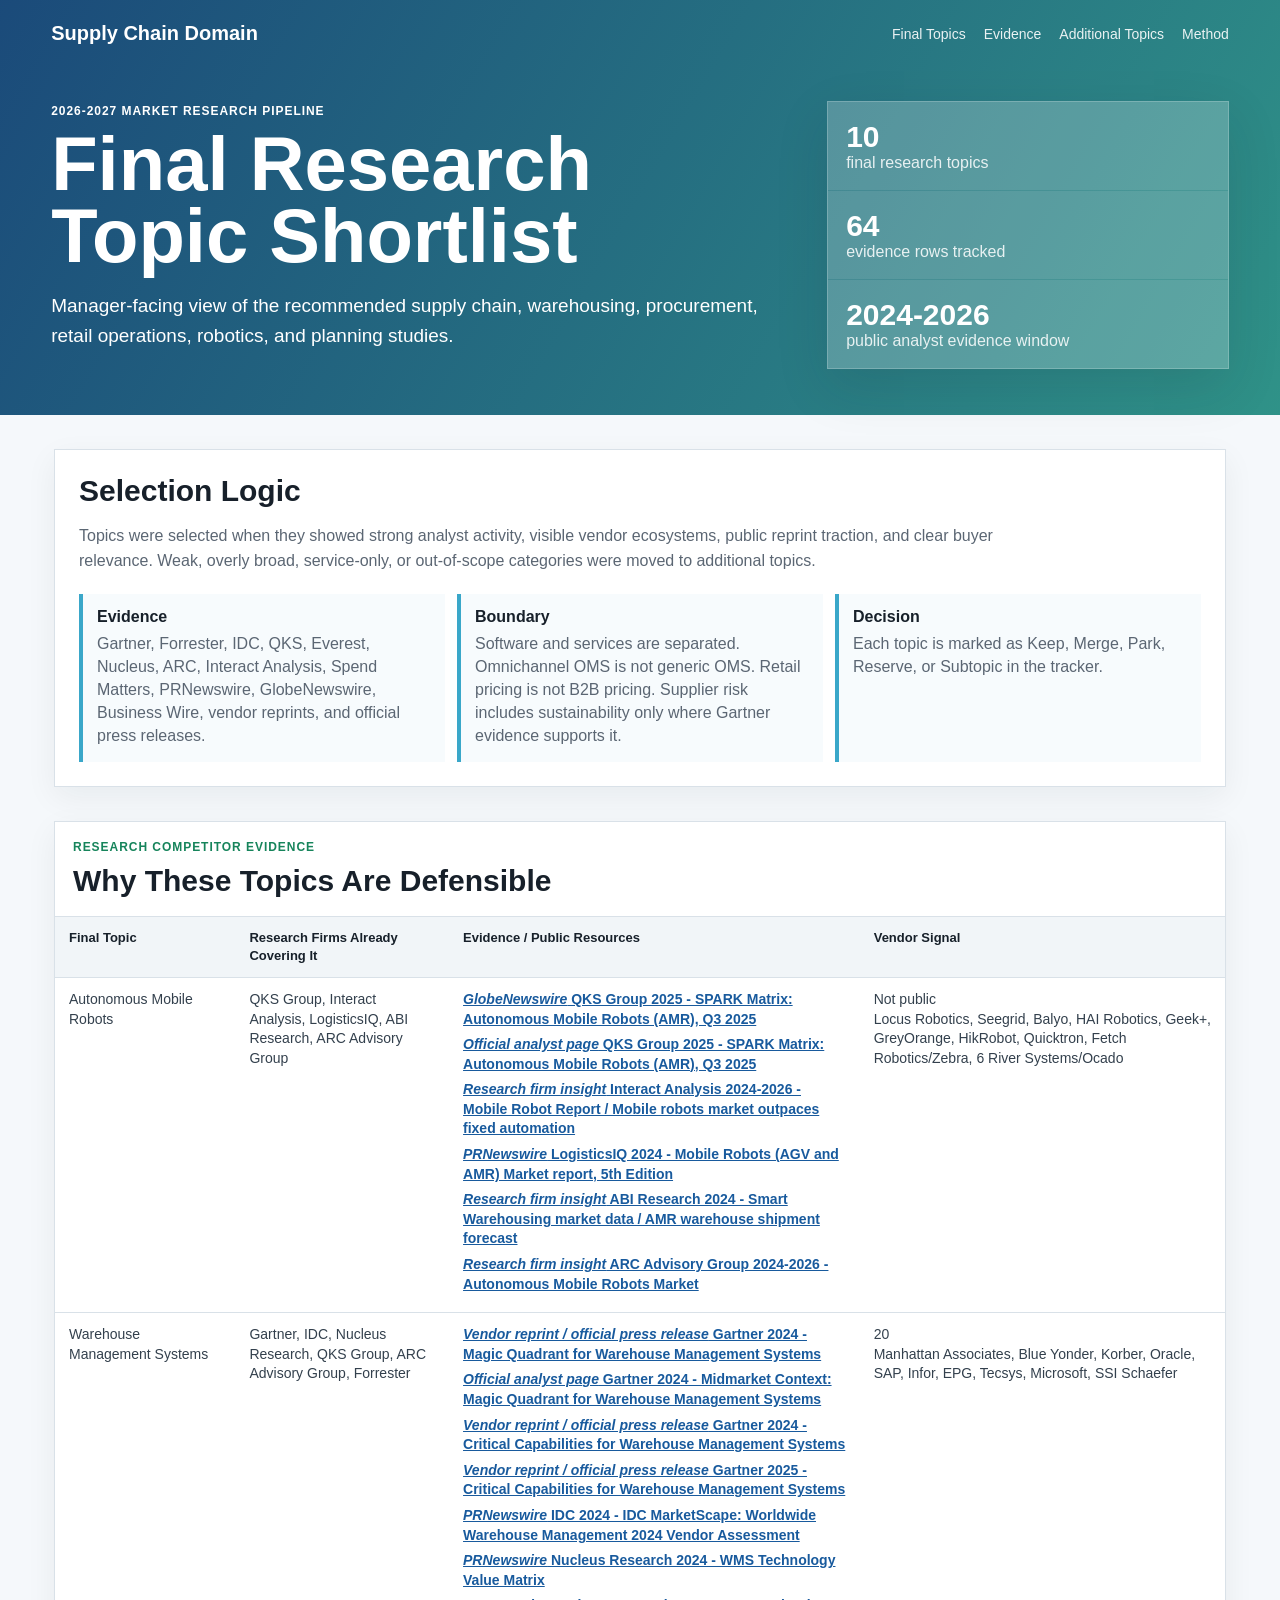
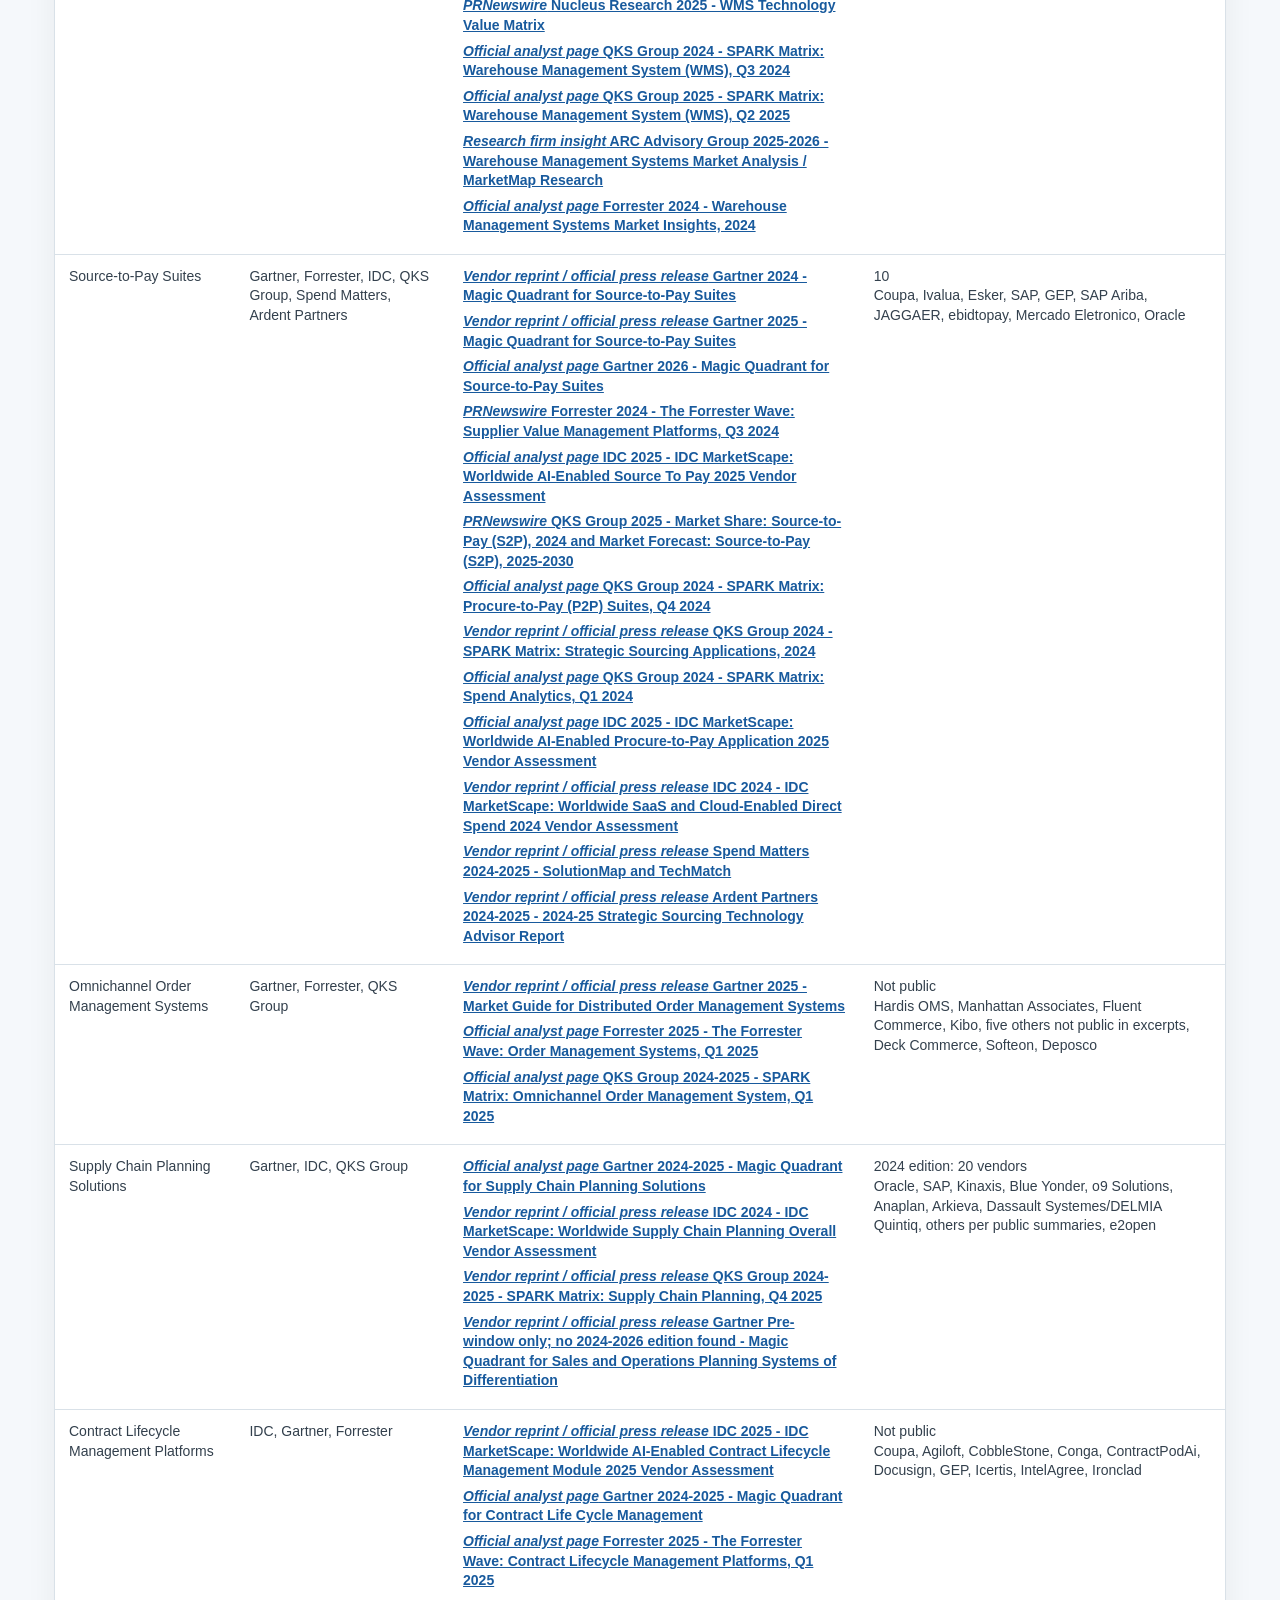
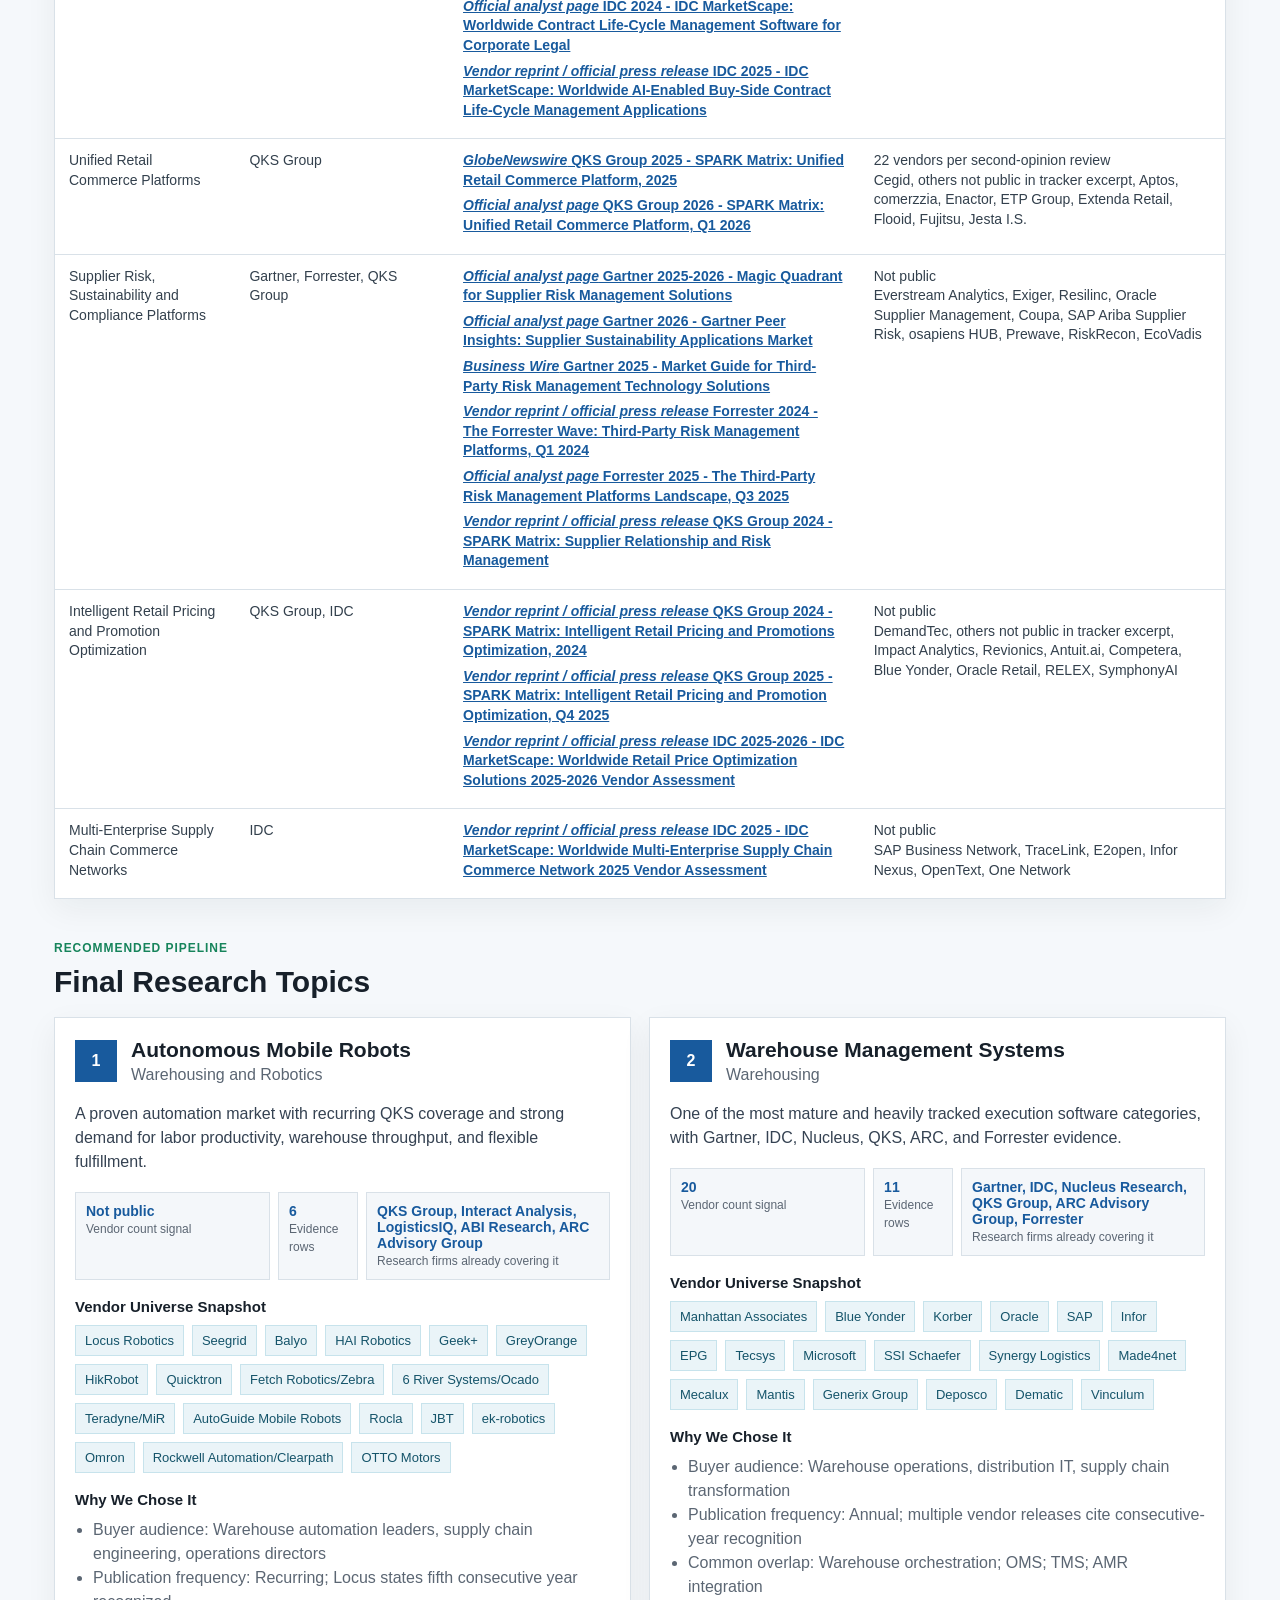
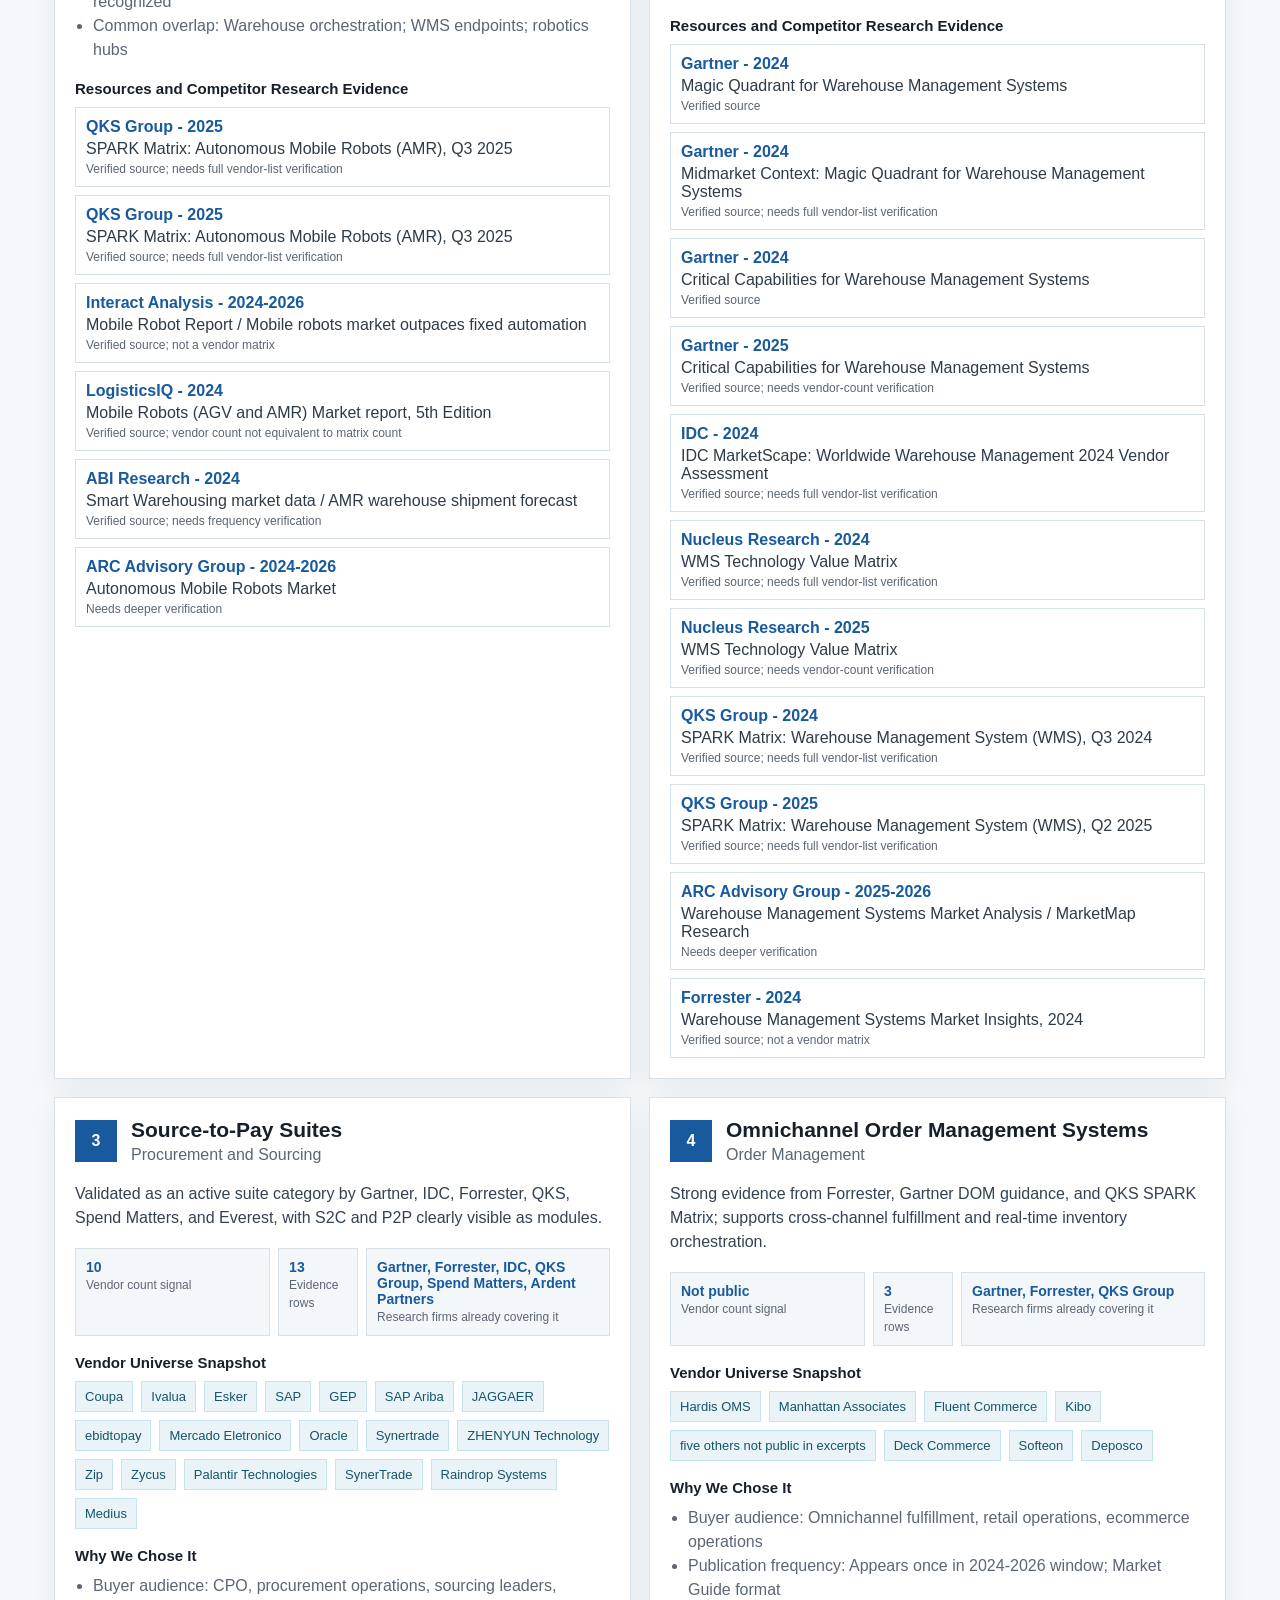
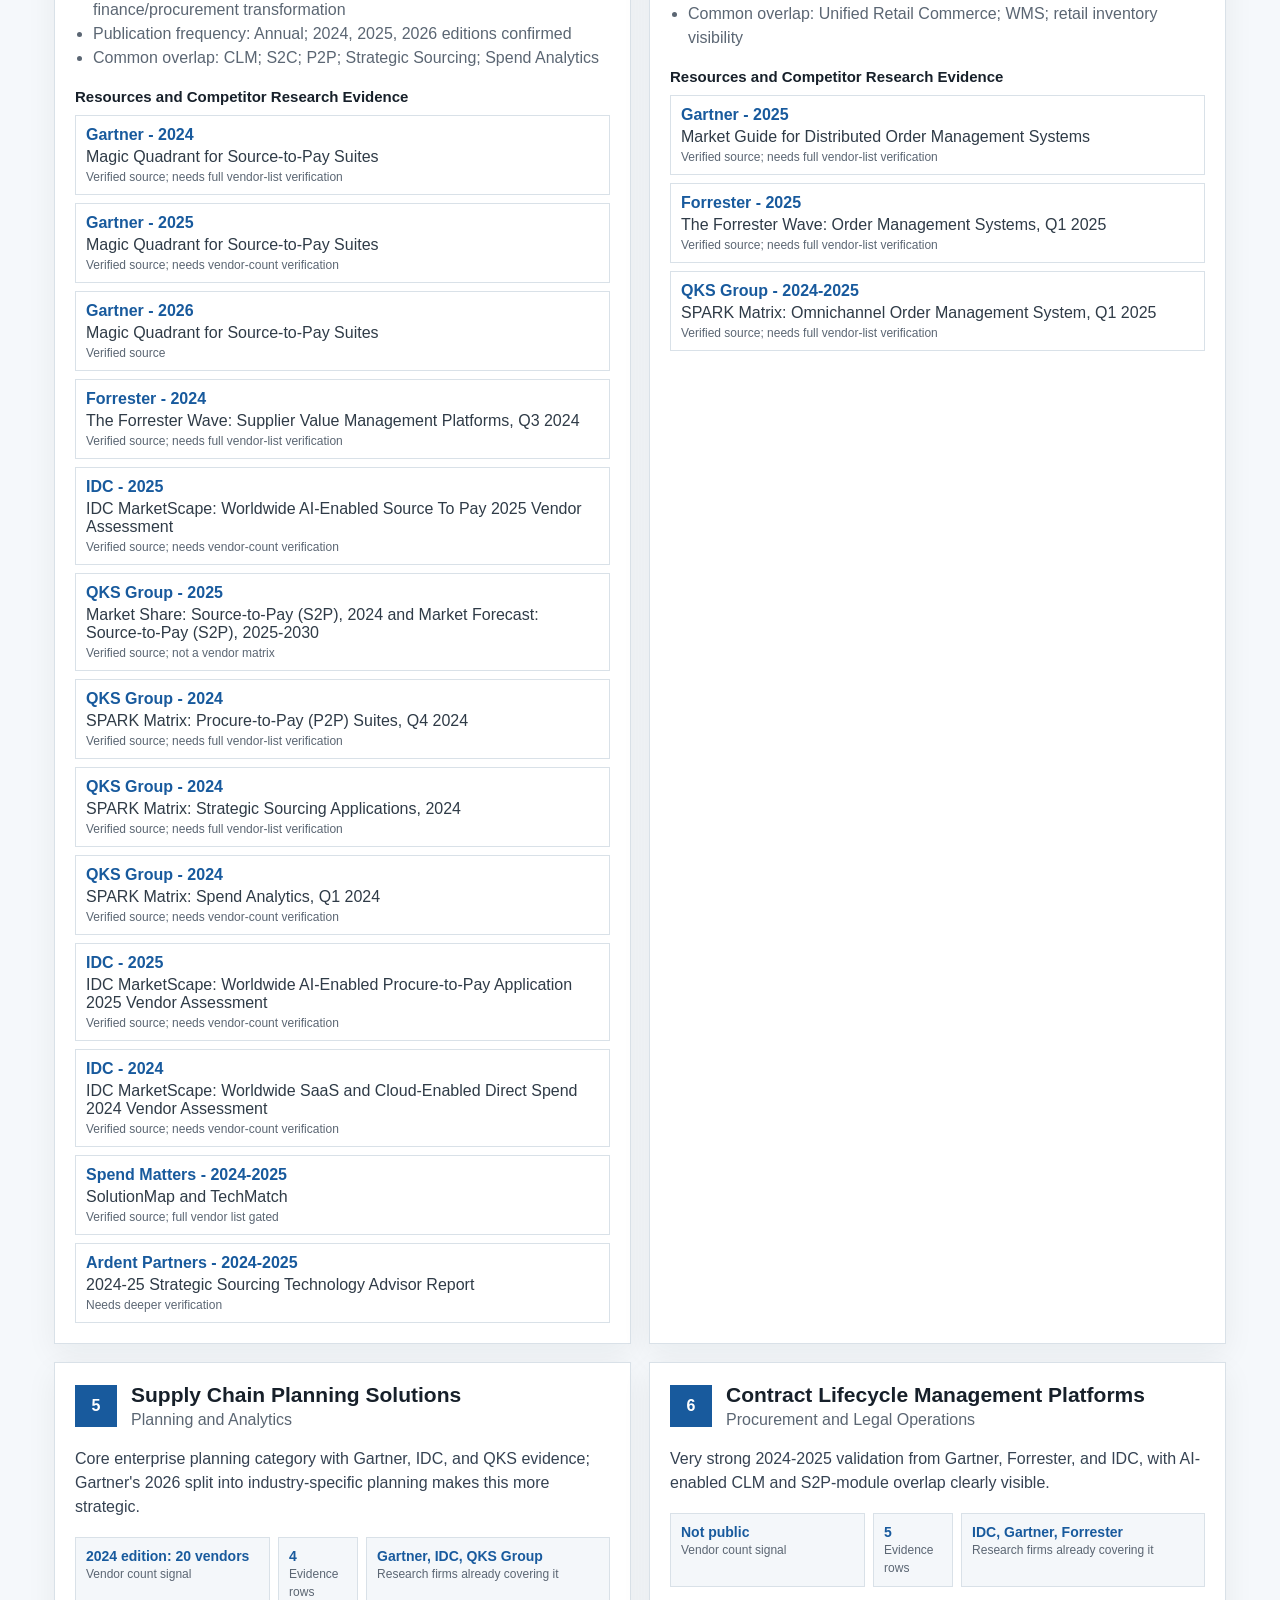
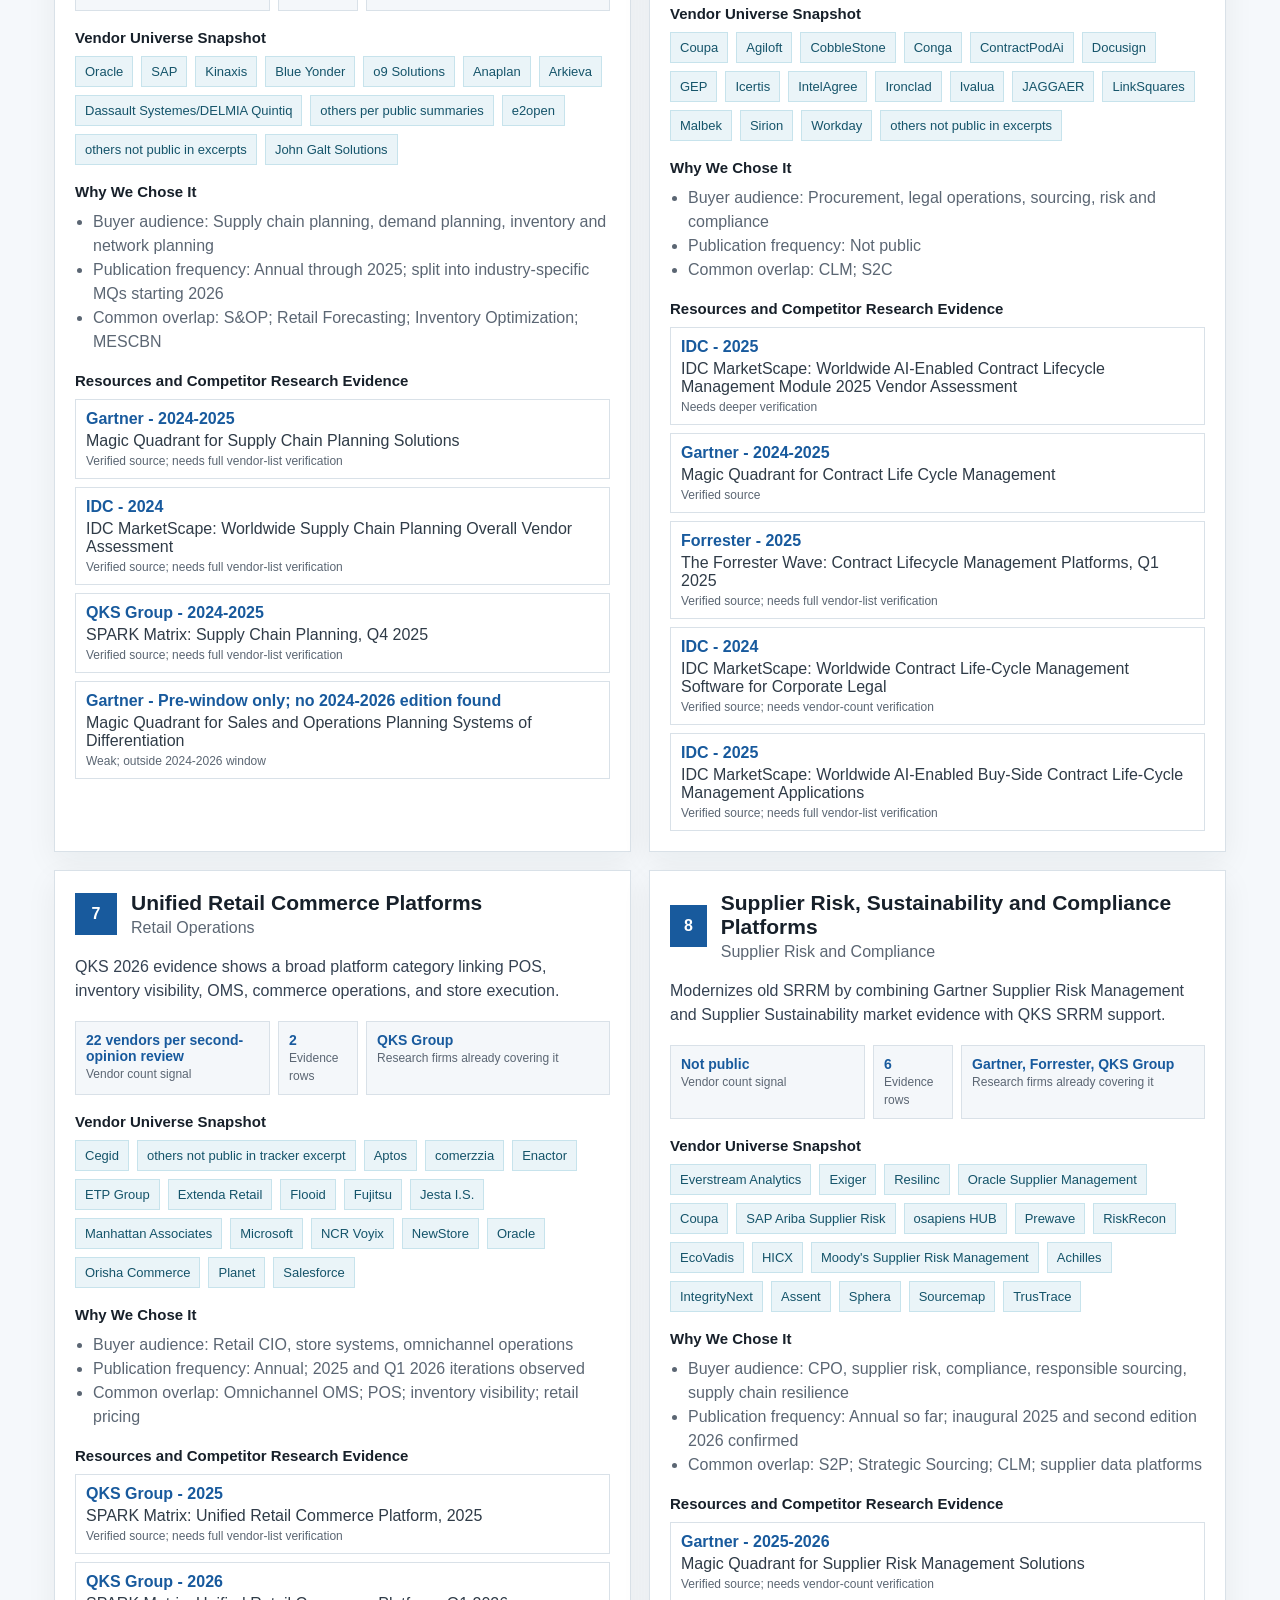
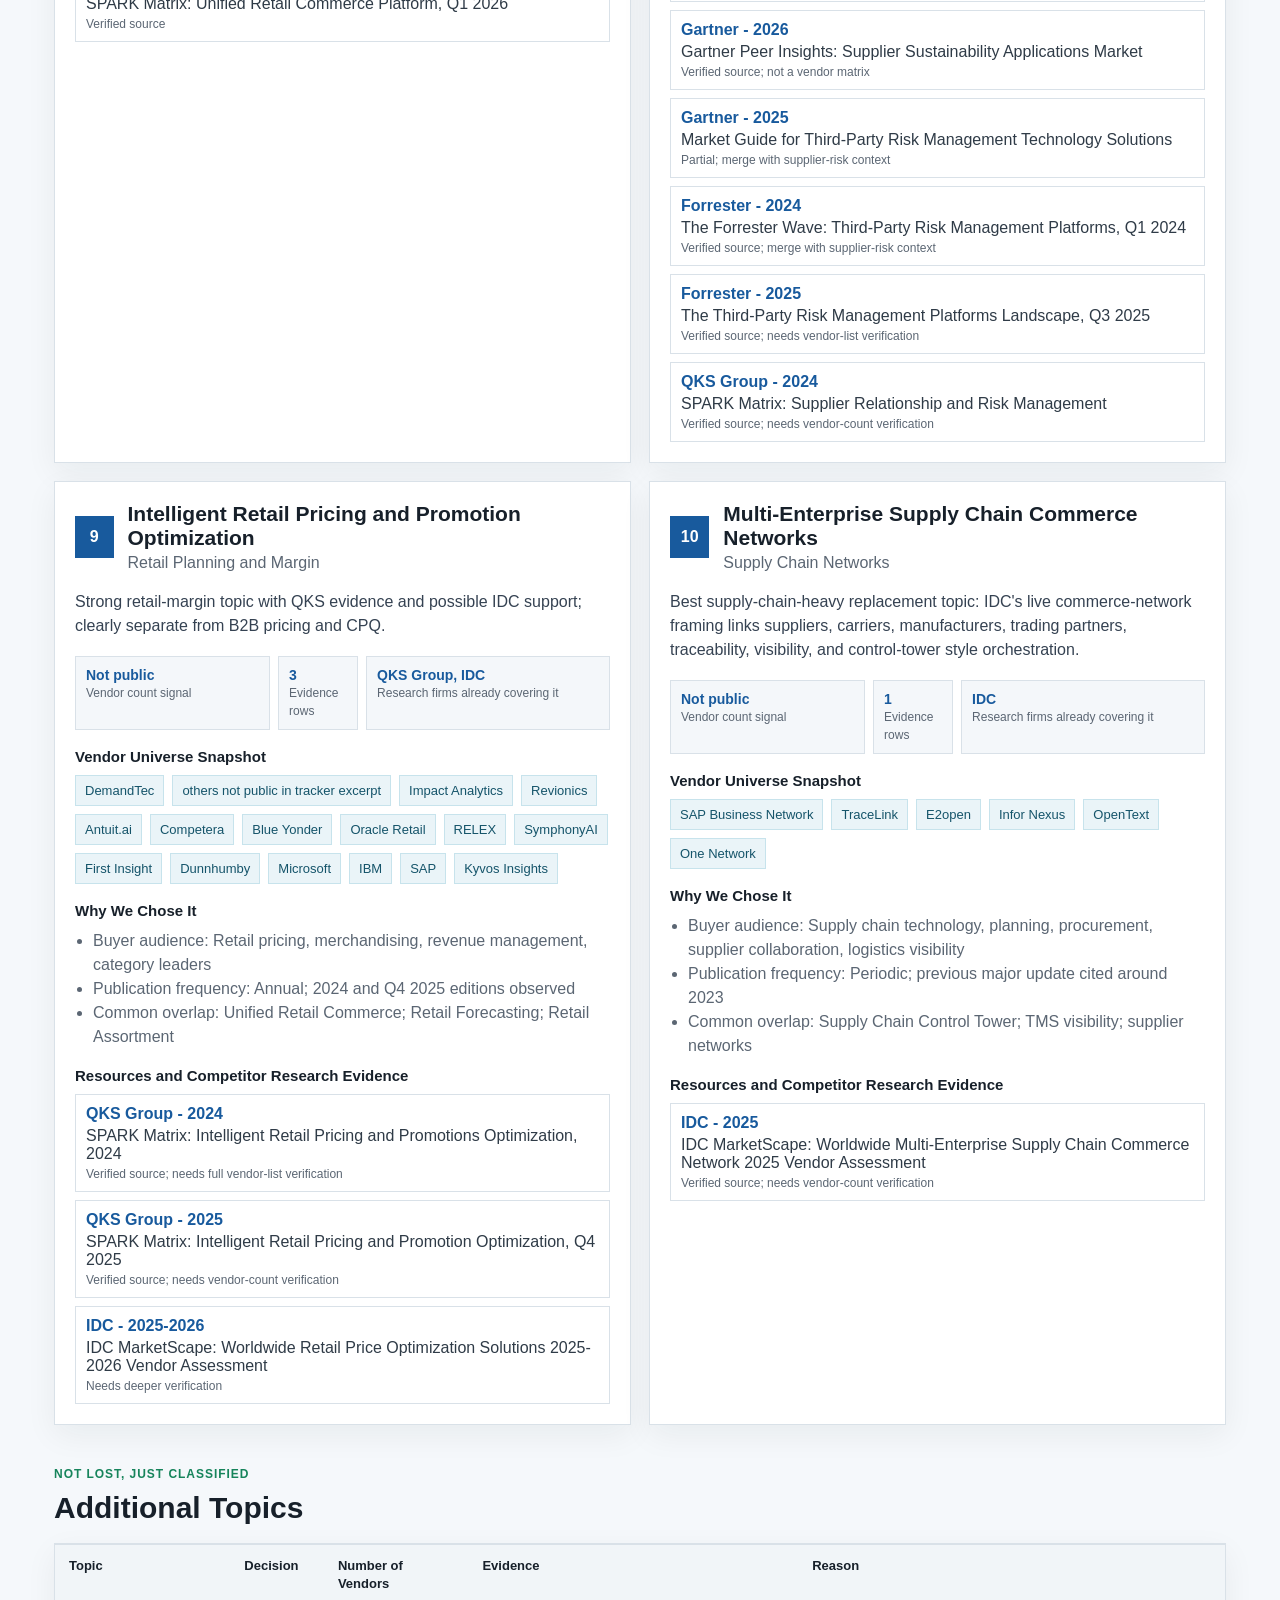
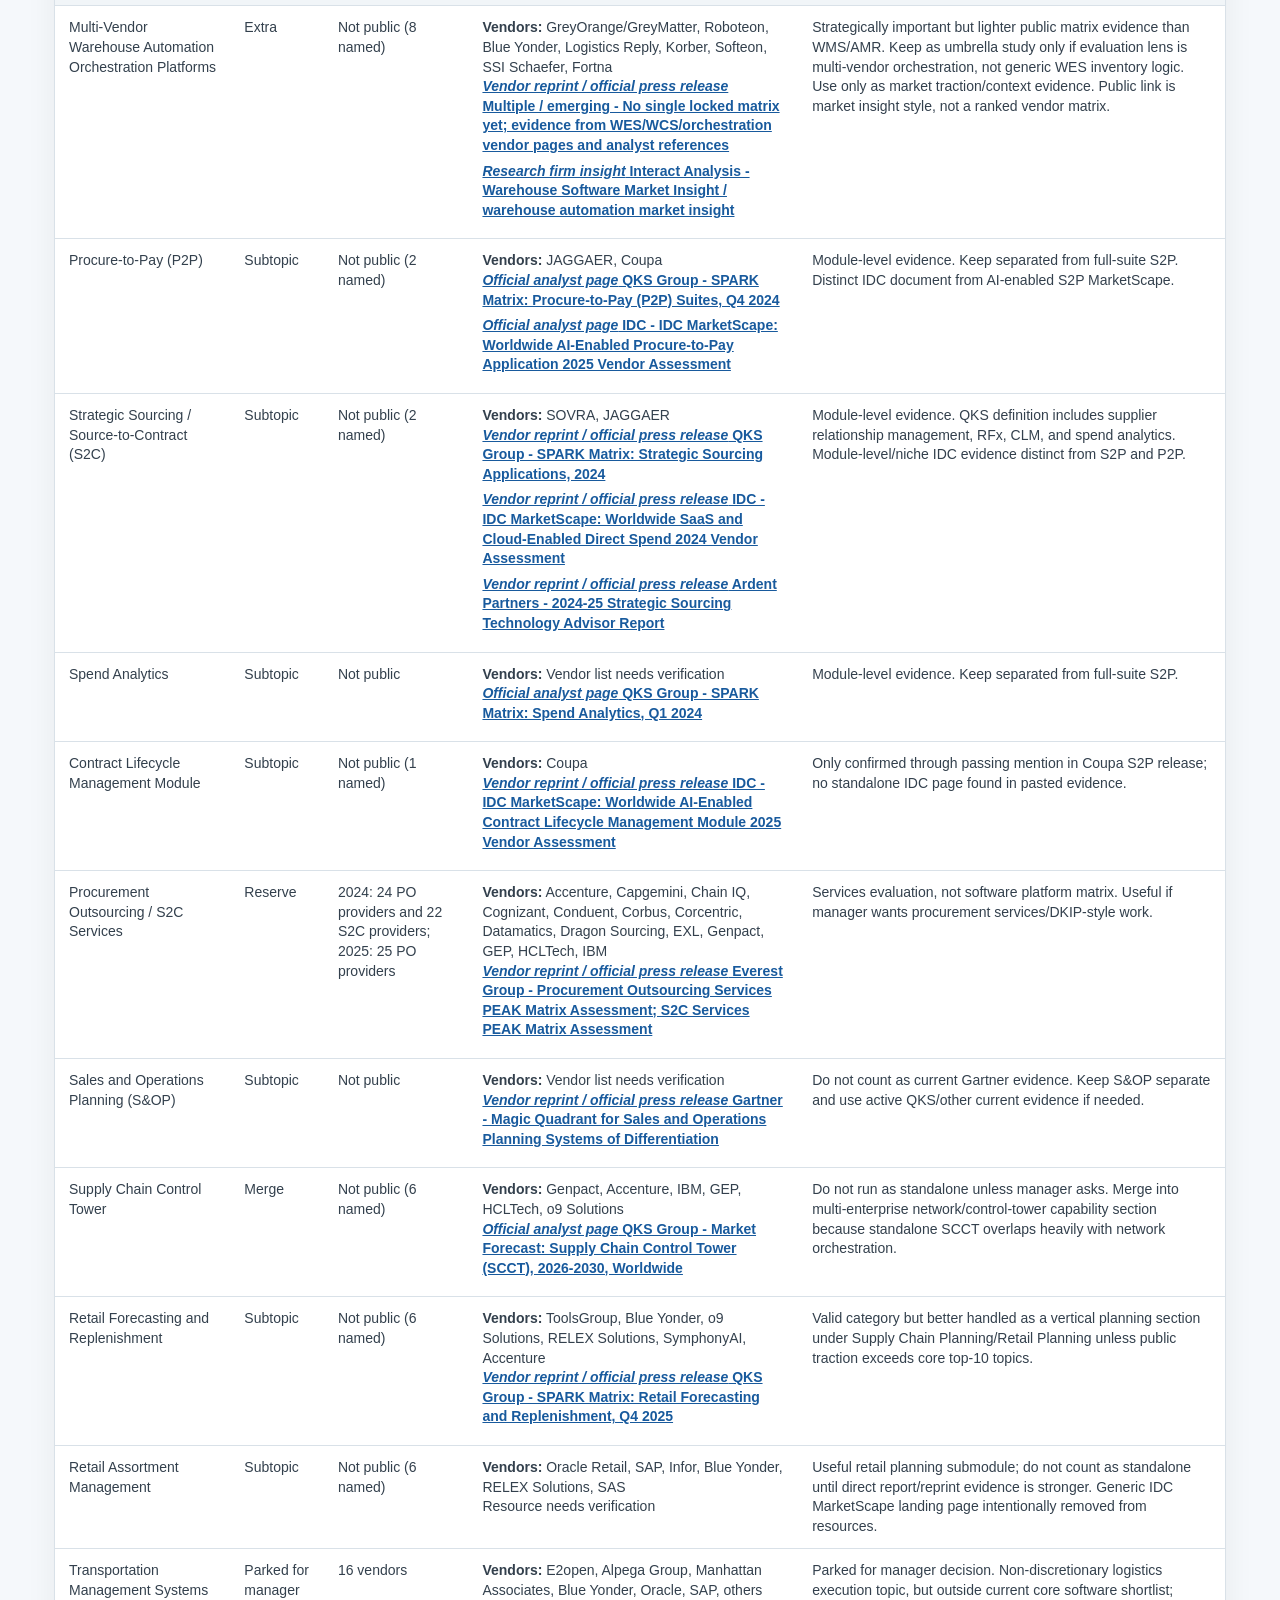
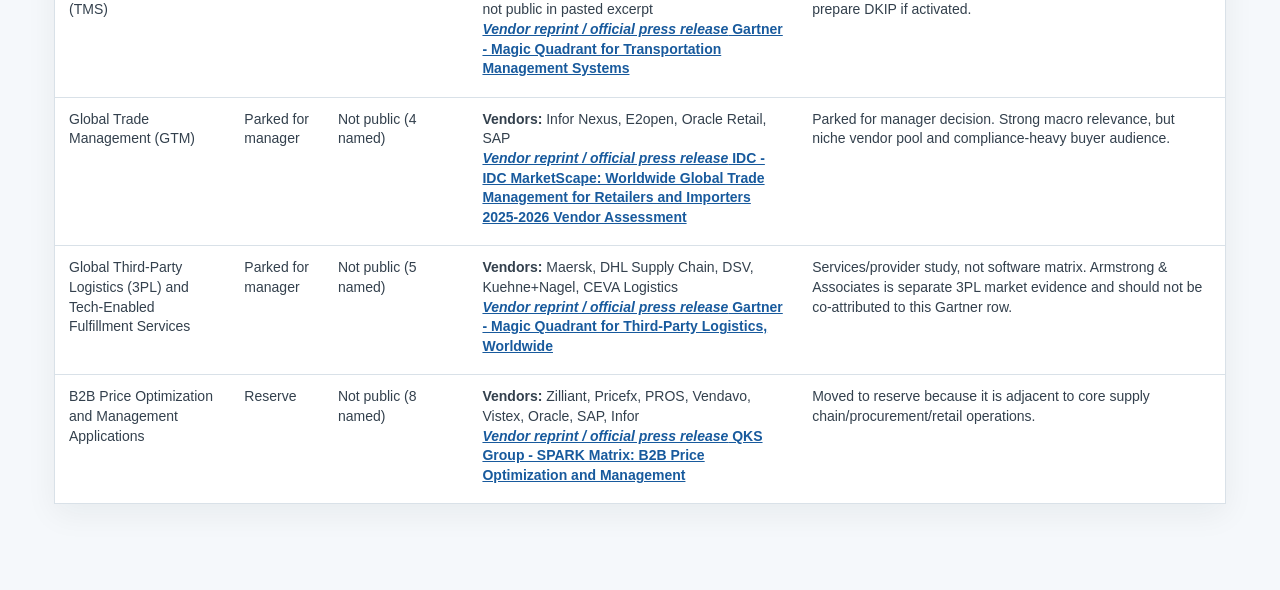
==== commit c5c980eb: "Refine supply chain research evidence" ====
--- a/supply-chain-domain/index.html
+++ b/supply-chain-domain/index.html
@@ -25,7 +25,7 @@
       </div>
       <div class="summary-panel">
         <div><strong>10</strong><span>final research topics</span></div>
-        <div><strong>62</strong><span>evidence rows tracked</span></div>
+        <div><strong>64</strong><span>evidence rows tracked</span></div>
         <div><strong>2024-2026</strong><span>public analyst evidence window</span></div>
       </div>
     </div>
@@ -99,8 +99,8 @@
               <tr>
                 <td>Unified Retail Commerce Platforms</td>
                 <td>QKS Group</td>
-                <td><a href="https://qksgroup.com/market-research/spark-matrix-unified-retail-commerce-platform-q1-2026-10404" target="_blank" rel="noreferrer"><em>Official analyst page</em> QKS Group 2025-2026 - SPARK Matrix: Unified Retail Commerce Platform, Q1 2026</a></td>
-                <td>19<br>Aptos, Cegid, comerzzia, Enactor, ETP Group, Extenda Retail, Flooid, Fujitsu, Jesta I.S., Manhattan Associates</td>
+                <td><a href="https://www.globenewswire.com/de/news-release/2025/05/23/3087554/0/en/cegid-positioned-as-the-leader-and-ace-performer-in-the-spark-matrixtm-unified-retail-commerce-platform-2025-by-qks-group.html" target="_blank" rel="noreferrer"><em>GlobeNewswire</em> QKS Group 2025 - SPARK Matrix: Unified Retail Commerce Platform, 2025</a><br><a href="https://qksgroup.com/market-research/spark-matrix-unified-retail-commerce-platform-q1-2026-10404" target="_blank" rel="noreferrer"><em>Official analyst page</em> QKS Group 2026 - SPARK Matrix: Unified Retail Commerce Platform, Q1 2026</a></td>
+                <td>22 vendors per second-opinion review<br>Cegid, others not public in tracker excerpt, Aptos, comerzzia, Enactor, ETP Group, Extenda Retail, Flooid, Fujitsu, Jesta I.S.</td>
               </tr>
             
               <tr>
@@ -113,12 +113,12 @@
               <tr>
                 <td>Intelligent Retail Pricing and Promotion Optimization</td>
                 <td>QKS Group, IDC</td>
-                <td><a href="https://qksgroup.com/market-research/spark-matrix-intelligent-retail-pricing-and-promotions-optimization-q4-2025-9795" target="_blank" rel="noreferrer"><em>Official analyst page</em> QKS Group 2025 - SPARK Matrix: Intelligent Retail Pricing and Promotions Optimization</a><br><a href="https://www.dunnhumby.com/price-promotion/" target="_blank" rel="noreferrer"><em>Vendor reprint / official press release</em> IDC 2025-2026 - IDC MarketScape: Worldwide Retail Price Optimization Solutions 2025-2026 Vendor Assessment</a></td>
-                <td>Not public<br>Impact Analytics, Revionics, Antuit.ai, Competera, Blue Yonder, Oracle Retail, RELEX, SymphonyAI, First Insight, Dunnhumby</td>
+                <td><a href="https://www.demandtec.com/reports/demandtec-positioned-as-the-leader-in-the-2024-spark-matrix-intelligent-retail-pricing-promotions-optimization-by-qks-group/" target="_blank" rel="noreferrer"><em>Vendor reprint / official press release</em> QKS Group 2024 - SPARK Matrix: Intelligent Retail Pricing and Promotions Optimization, 2024</a><br><a href="https://www.demandtec.com/reports/redefining-the-future-of-retail-intelligence-demandtec-named-a-spark-matrix-leader/" target="_blank" rel="noreferrer"><em>Vendor reprint / official press release</em> QKS Group 2025 - SPARK Matrix: Intelligent Retail Pricing and Promotion Optimization, Q4 2025</a><br><a href="https://www.dunnhumby.com/price-promotion/" target="_blank" rel="noreferrer"><em>Vendor reprint / official press release</em> IDC 2025-2026 - IDC MarketScape: Worldwide Retail Price Optimization Solutions 2025-2026 Vendor Assessment</a></td>
+                <td>Not public<br>DemandTec, others not public in tracker excerpt, Impact Analytics, Revionics, Antuit.ai, Competera, Blue Yonder, Oracle Retail, RELEX, SymphonyAI</td>
               </tr>
             
               <tr>
-                <td>Multi-Enterprise Supply Chain Business Networks</td>
+                <td>Multi-Enterprise Supply Chain Commerce Networks</td>
                 <td>IDC</td>
                 <td><a href="https://www.tracelink.com/about/news-room/tracelink-named-leader-idc-marketscape-worldwide-multi-enterprise-supply-chain-0" target="_blank" rel="noreferrer"><em>Vendor reprint / official press release</em> IDC 2025 - IDC MarketScape: Worldwide Multi-Enterprise Supply Chain Commerce Network 2025 Vendor Assessment</a></td>
                 <td>Not public<br>SAP Business Network, TraceLink, E2open, Infor Nexus, OpenText, One Network</td>
@@ -608,21 +608,21 @@
       </div>
       <p class="why">QKS 2026 evidence shows a broad platform category linking POS, inventory visibility, OMS, commerce operations, and store execution.</p>
       <div class="metrics">
-        <div><strong>19</strong><span>Vendor count signal</span></div>
-        <div><strong>1</strong><span>Evidence rows</span></div>
+        <div><strong>22 vendors per second-opinion review</strong><span>Vendor count signal</span></div>
+        <div><strong>2</strong><span>Evidence rows</span></div>
         <div><strong>QKS Group</strong><span>Research firms already covering it</span></div>
       </div>
       <section>
         <h4>Vendor Universe Snapshot</h4>
         <div class="chips">
-          <span>Aptos</span><span>Cegid</span><span>comerzzia</span><span>Enactor</span><span>ETP Group</span><span>Extenda Retail</span><span>Flooid</span><span>Fujitsu</span><span>Jesta I.S.</span><span>Manhattan Associates</span><span>Microsoft</span><span>NCR Voyix</span><span>NewStore</span><span>Oracle</span><span>Orisha Commerce</span><span>Planet</span><span>Salesforce</span><span>SAP</span>
+          <span>Cegid</span><span>others not public in tracker excerpt</span><span>Aptos</span><span>comerzzia</span><span>Enactor</span><span>ETP Group</span><span>Extenda Retail</span><span>Flooid</span><span>Fujitsu</span><span>Jesta I.S.</span><span>Manhattan Associates</span><span>Microsoft</span><span>NCR Voyix</span><span>NewStore</span><span>Oracle</span><span>Orisha Commerce</span><span>Planet</span><span>Salesforce</span>
         </div>
       </section>
       <section>
         <h4>Why We Chose It</h4>
         <ul class="plain-list">
           <li>Buyer audience: Retail CIO, store systems, omnichannel operations</li>
-          <li>Publication frequency: Annual; Q2 2025 and Q1 2026 iterations observed</li>
+          <li>Publication frequency: Annual; 2025 and Q1 2026 iterations observed</li>
           <li>Common overlap: Omnichannel OMS; POS; inventory visibility; retail pricing</li>
         </ul>
       </section>
@@ -630,10 +630,16 @@
         <h4>Resources and Competitor Research Evidence</h4>
         <div class="resources">
           
+            <a href="https://www.globenewswire.com/de/news-release/2025/05/23/3087554/0/en/cegid-positioned-as-the-leader-and-ace-performer-in-the-spark-matrixtm-unified-retail-commerce-platform-2025-by-qks-group.html" target="_blank" rel="noreferrer">
+              <strong>QKS Group - 2025</strong>
+              <span>SPARK Matrix: Unified Retail Commerce Platform, 2025</span>
+              <em>Verified source; needs full vendor-list verification</em>
+            </a>
+          
             <a href="https://qksgroup.com/market-research/spark-matrix-unified-retail-commerce-platform-q1-2026-10404" target="_blank" rel="noreferrer">
-              <strong>QKS Group - 2025-2026</strong>
+              <strong>QKS Group - 2026</strong>
               <span>SPARK Matrix: Unified Retail Commerce Platform, Q1 2026</span>
-              <em>Verified source; needs source cross-check</em>
+              <em>Verified source</em>
             </a>
           
         </div>
@@ -721,20 +727,20 @@
       <p class="why">Strong retail-margin topic with QKS evidence and possible IDC support; clearly separate from B2B pricing and CPQ.</p>
       <div class="metrics">
         <div><strong>Not public</strong><span>Vendor count signal</span></div>
-        <div><strong>2</strong><span>Evidence rows</span></div>
+        <div><strong>3</strong><span>Evidence rows</span></div>
         <div><strong>QKS Group, IDC</strong><span>Research firms already covering it</span></div>
       </div>
       <section>
         <h4>Vendor Universe Snapshot</h4>
         <div class="chips">
-          <span>Impact Analytics</span><span>Revionics</span><span>Antuit.ai</span><span>Competera</span><span>Blue Yonder</span><span>Oracle Retail</span><span>RELEX</span><span>SymphonyAI</span><span>First Insight</span><span>Dunnhumby</span><span>Microsoft</span><span>IBM</span><span>SAP</span><span>Kyvos Insights</span>
+          <span>DemandTec</span><span>others not public in tracker excerpt</span><span>Impact Analytics</span><span>Revionics</span><span>Antuit.ai</span><span>Competera</span><span>Blue Yonder</span><span>Oracle Retail</span><span>RELEX</span><span>SymphonyAI</span><span>First Insight</span><span>Dunnhumby</span><span>Microsoft</span><span>IBM</span><span>SAP</span><span>Kyvos Insights</span>
         </div>
       </section>
       <section>
         <h4>Why We Chose It</h4>
         <ul class="plain-list">
           <li>Buyer audience: Retail pricing, merchandising, revenue management, category leaders</li>
-          <li>Publication frequency: Annual; verify years</li>
+          <li>Publication frequency: Annual; 2024 and Q4 2025 editions observed</li>
           <li>Common overlap: Unified Retail Commerce; Retail Forecasting; Retail Assortment</li>
         </ul>
       </section>
@@ -742,9 +748,15 @@
         <h4>Resources and Competitor Research Evidence</h4>
         <div class="resources">
           
-            <a href="https://qksgroup.com/market-research/spark-matrix-intelligent-retail-pricing-and-promotions-optimization-q4-2025-9795" target="_blank" rel="noreferrer">
+            <a href="https://www.demandtec.com/reports/demandtec-positioned-as-the-leader-in-the-2024-spark-matrix-intelligent-retail-pricing-promotions-optimization-by-qks-group/" target="_blank" rel="noreferrer">
+              <strong>QKS Group - 2024</strong>
+              <span>SPARK Matrix: Intelligent Retail Pricing and Promotions Optimization, 2024</span>
+              <em>Verified source; needs full vendor-list verification</em>
+            </a>
+          
+            <a href="https://www.demandtec.com/reports/redefining-the-future-of-retail-intelligence-demandtec-named-a-spark-matrix-leader/" target="_blank" rel="noreferrer">
               <strong>QKS Group - 2025</strong>
-              <span>SPARK Matrix: Intelligent Retail Pricing and Promotions Optimization</span>
+              <span>SPARK Matrix: Intelligent Retail Pricing and Promotion Optimization, Q4 2025</span>
               <em>Verified source; needs vendor-count verification</em>
             </a>
           
@@ -761,11 +773,11 @@
       <div class="study-head">
         <span class="rank">10</span>
         <div>
-          <h3>Multi-Enterprise Supply Chain Business Networks</h3>
+          <h3>Multi-Enterprise Supply Chain Commerce Networks</h3>
           <p>Supply Chain Networks</p>
         </div>
       </div>
-      <p class="why">Best supply-chain-heavy replacement topic: a platform/network category linking suppliers, carriers, manufacturers, trading partners, traceability, visibility, and control-tower style orchestration.</p>
+      <p class="why">Best supply-chain-heavy replacement topic: IDC's live commerce-network framing links suppliers, carriers, manufacturers, trading partners, traceability, visibility, and control-tower style orchestration.</p>
       <div class="metrics">
         <div><strong>Not public</strong><span>Vendor count signal</span></div>
         <div><strong>1</strong><span>Evidence rows</span></div>
@@ -874,15 +886,15 @@
               <td>Supply Chain Control Tower</td>
               <td>Merge</td>
               <td>Not public (6 named)</td>
-              <td><strong>Vendors:</strong> Genpact, Accenture, IBM, GEP, HCLTech, o9 Solutions<br><a href="https://qksgroup.com/market-research/market-forecast-supply-chain-control-tower-scct-2026-2030-worldwide-2444" target="_blank" rel="noreferrer"><em>Official analyst page</em> QKS Group / Everest Group - Market Forecast: Supply Chain Control Tower (SCCT), 2026-2030, Worldwide</a></td>
-              <td>Do not run as standalone unless manager asks. Merge into MESCBN/control-tower capability section because standalone SCCT overlaps heavily with multi-enterprise networks.</td>
+              <td><strong>Vendors:</strong> Genpact, Accenture, IBM, GEP, HCLTech, o9 Solutions<br><a href="https://qksgroup.com/market-research/market-forecast-supply-chain-control-tower-scct-2026-2030-worldwide-2444" target="_blank" rel="noreferrer"><em>Official analyst page</em> QKS Group - Market Forecast: Supply Chain Control Tower (SCCT), 2026-2030, Worldwide</a></td>
+              <td>Do not run as standalone unless manager asks. Merge into multi-enterprise network/control-tower capability section because standalone SCCT overlaps heavily with network orchestration.</td>
             </tr>
           
             <tr>
               <td>Retail Forecasting and Replenishment</td>
               <td>Subtopic</td>
               <td>Not public (6 named)</td>
-              <td><strong>Vendors:</strong> ToolsGroup, Blue Yonder, o9 Solutions, RELEX Solutions, SymphonyAI, Accenture<br><a href="https://www.toolsgroup.com/resources/spark-matrixtm-global-supply-chain-inventory-optimization-2024/" target="_blank" rel="noreferrer"><em>Vendor reprint / official press release</em> QKS Group / Everest Group - SPARK Matrix: Retail Forecasting and Replenishment, Q4 2025</a></td>
+              <td><strong>Vendors:</strong> ToolsGroup, Blue Yonder, o9 Solutions, RELEX Solutions, SymphonyAI, Accenture<br><a href="https://www.toolsgroup.com/resources/spark-matrixtm-global-supply-chain-inventory-optimization-2024/" target="_blank" rel="noreferrer"><em>Vendor reprint / official press release</em> QKS Group - SPARK Matrix: Retail Forecasting and Replenishment, Q4 2025</a></td>
               <td>Valid category but better handled as a vertical planning section under Supply Chain Planning/Retail Planning unless public traction exceeds core top-10 topics.</td>
             </tr>
           
@@ -890,8 +902,8 @@
               <td>Retail Assortment Management</td>
               <td>Subtopic</td>
               <td>Not public (6 named)</td>
-              <td><strong>Vendors:</strong> Oracle Retail, SAP, Infor, Blue Yonder, RELEX Solutions, SAS<br><a href="https://www.idc.com/promo/idcmarketscape/" target="_blank" rel="noreferrer"><em>Official analyst page</em> IDC - IDC MarketScape: Worldwide Retail AI-Driven Assortment Planning Solutions 2025 Vendor Assessment</a></td>
-              <td>Useful retail planning submodule; do not count as standalone until direct report/reprint evidence is stronger.</td>
+              <td><strong>Vendors:</strong> Oracle Retail, SAP, Infor, Blue Yonder, RELEX Solutions, SAS<br>Resource needs verification</td>
+              <td>Useful retail planning submodule; do not count as standalone until direct report/reprint evidence is stronger. Generic IDC MarketScape landing page intentionally removed from resources.</td>
             </tr>
           
             <tr>
@@ -914,8 +926,8 @@
               <td>Global Third-Party Logistics (3PL) and Tech-Enabled Fulfillment Services</td>
               <td>Parked for manager</td>
               <td>Not public (5 named)</td>
-              <td><strong>Vendors:</strong> Maersk, DHL Supply Chain, DSV, Kuehne+Nagel, CEVA Logistics<br><a href="https://www.maersk.com/news/articles/2026/03/25/maersk-gartner-magic-quadrant-2026" target="_blank" rel="noreferrer"><em>Vendor reprint / official press release</em> Gartner / Armstrong &amp; Associates - Magic Quadrant for Third-Party Logistics, Worldwide; Convergence: Trends in 3PL/Customer Relationships</a></td>
-              <td>Services/provider study, not software matrix. Keep parked and prepare DKIP if manager activates it.</td>
+              <td><strong>Vendors:</strong> Maersk, DHL Supply Chain, DSV, Kuehne+Nagel, CEVA Logistics<br><a href="https://www.maersk.com/news/articles/2026/03/25/maersk-gartner-magic-quadrant-2026" target="_blank" rel="noreferrer"><em>Vendor reprint / official press release</em> Gartner - Magic Quadrant for Third-Party Logistics, Worldwide</a></td>
+              <td>Services/provider study, not software matrix. Armstrong &amp; Associates is separate 3PL market evidence and should not be co-attributed to this Gartner row.</td>
             </tr>
           
             <tr>
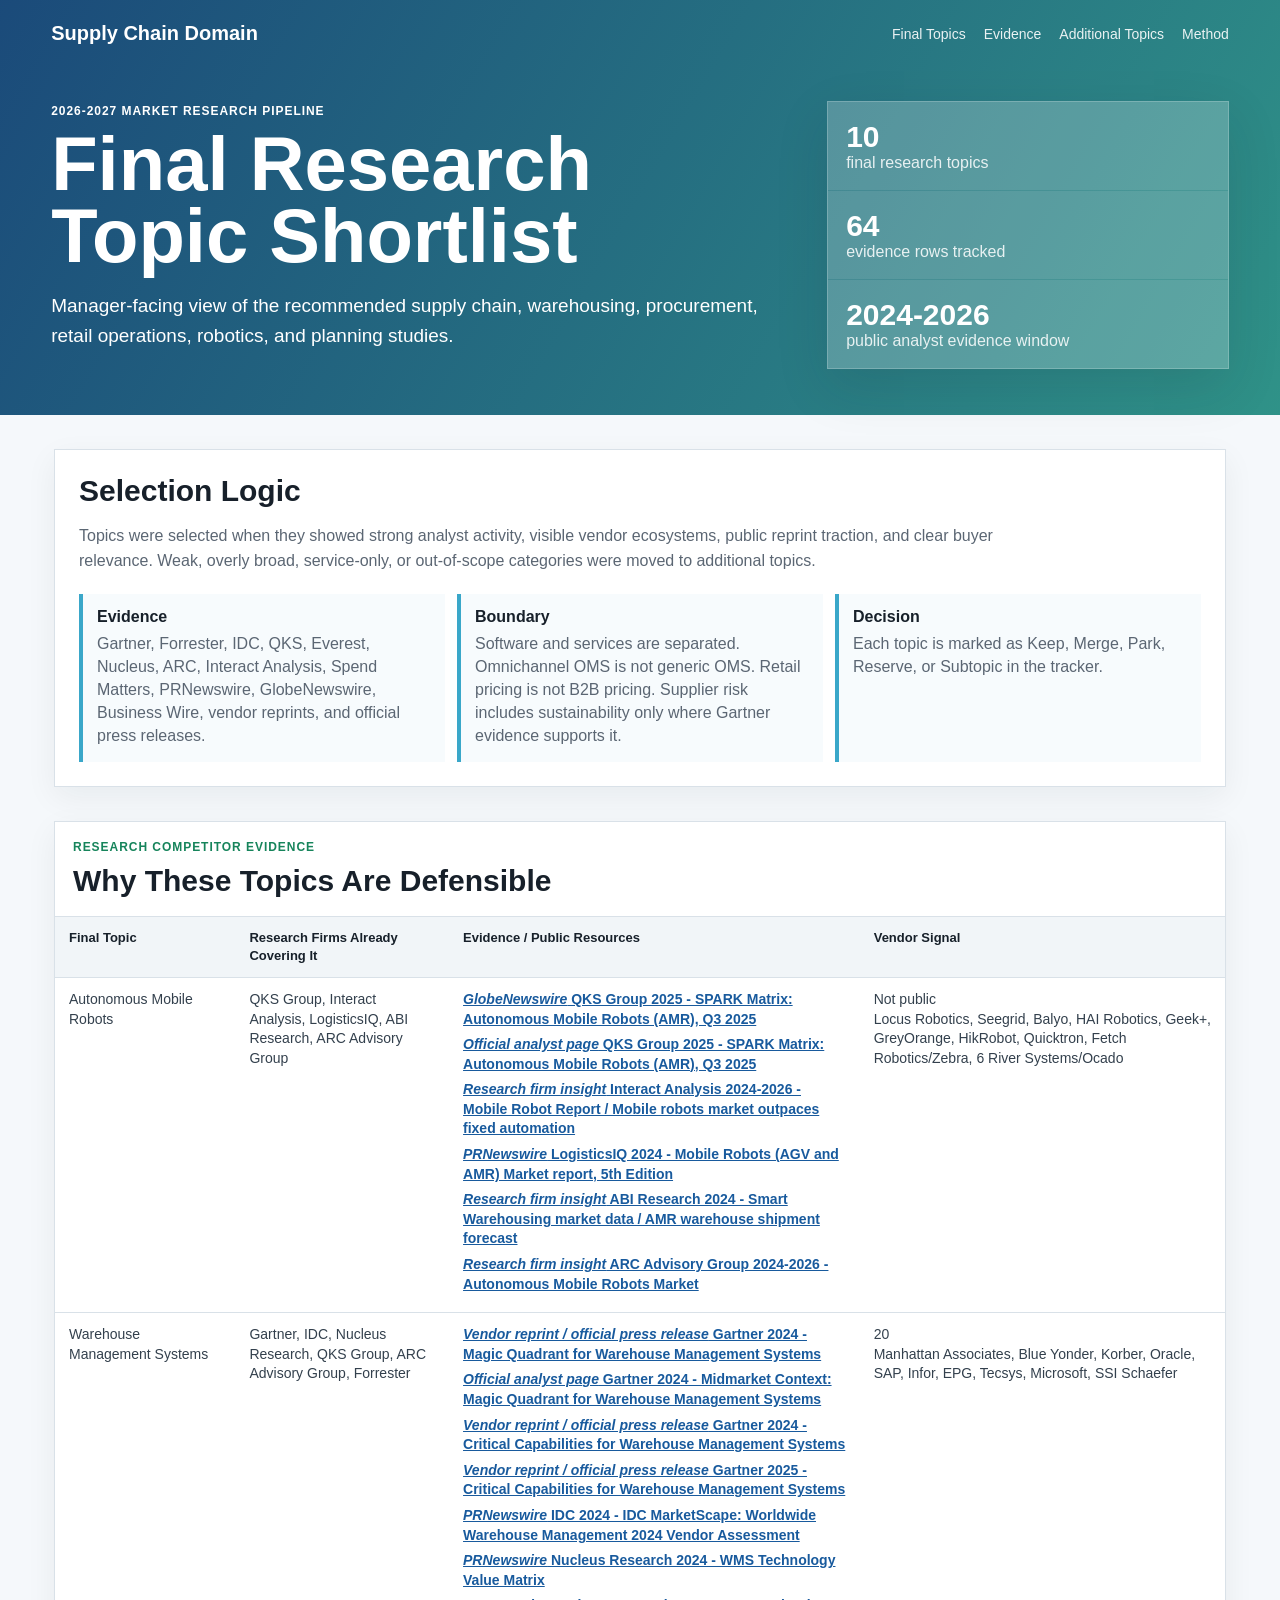
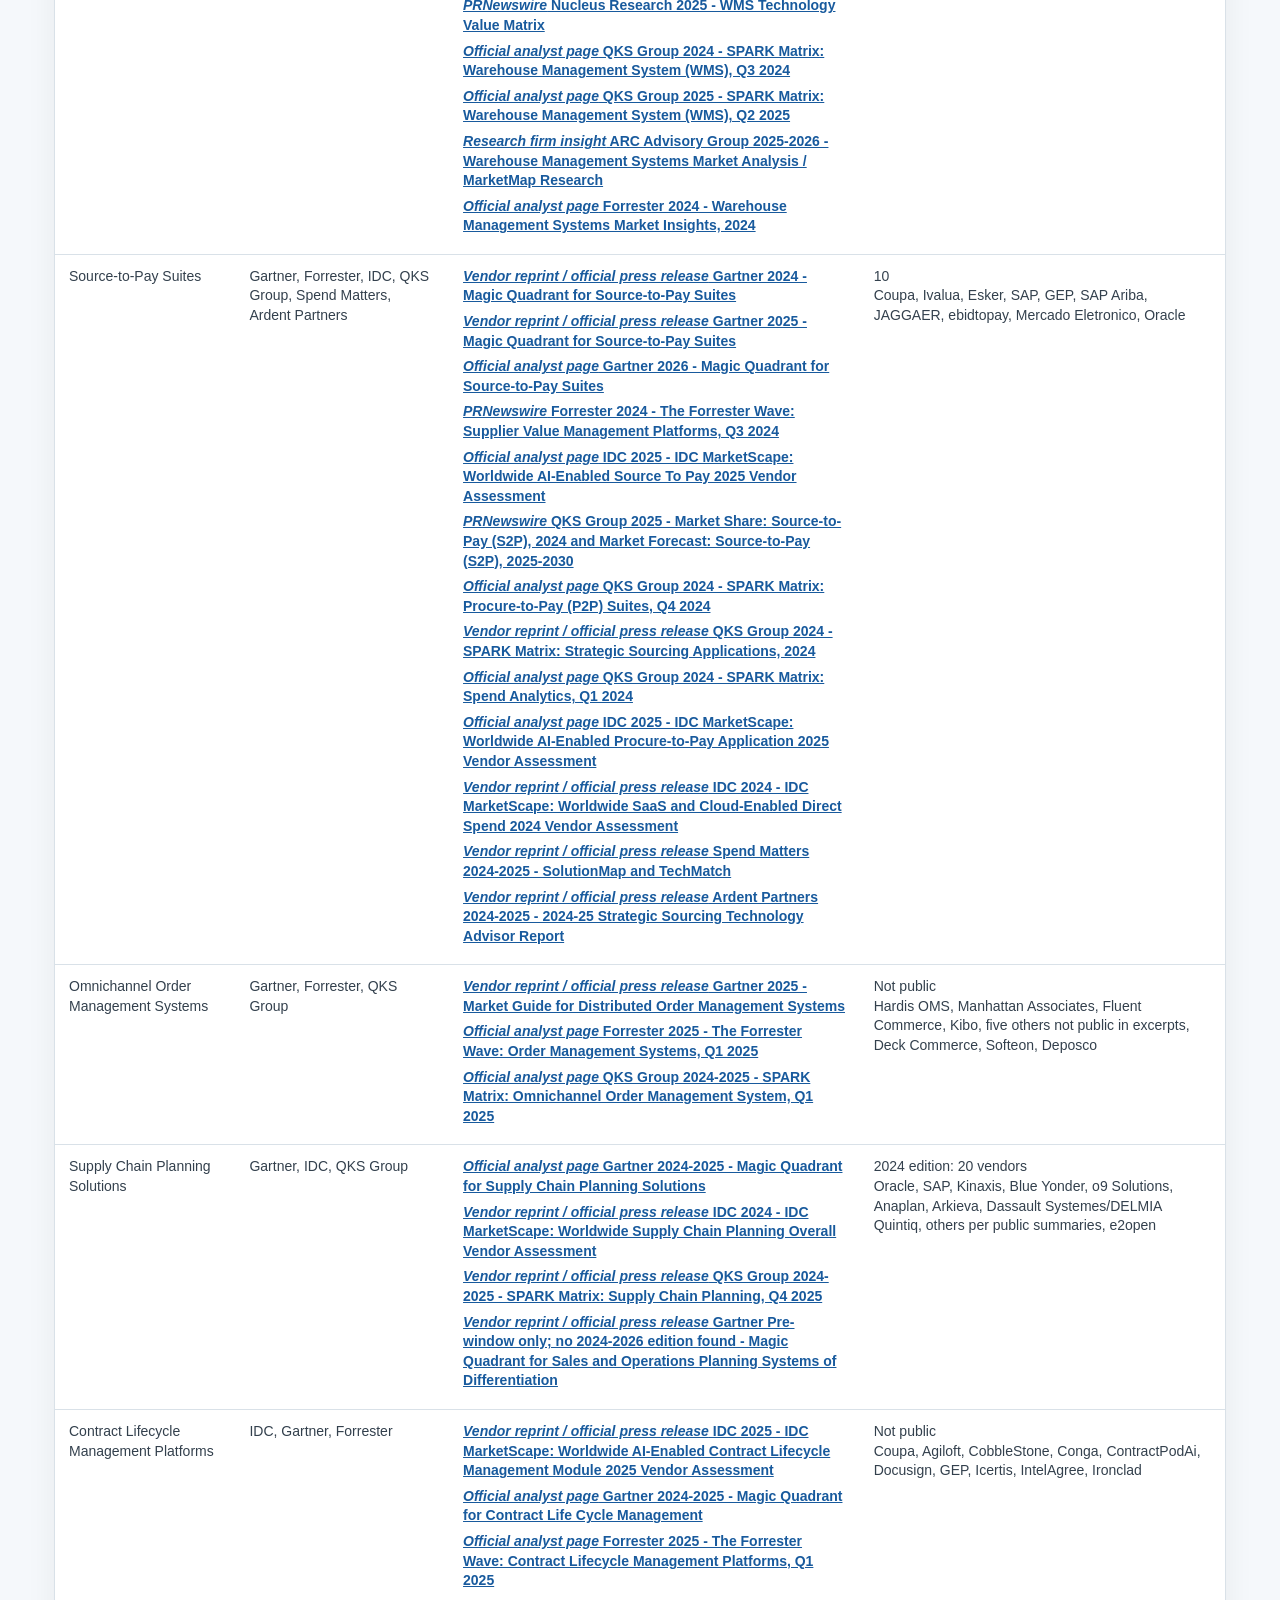
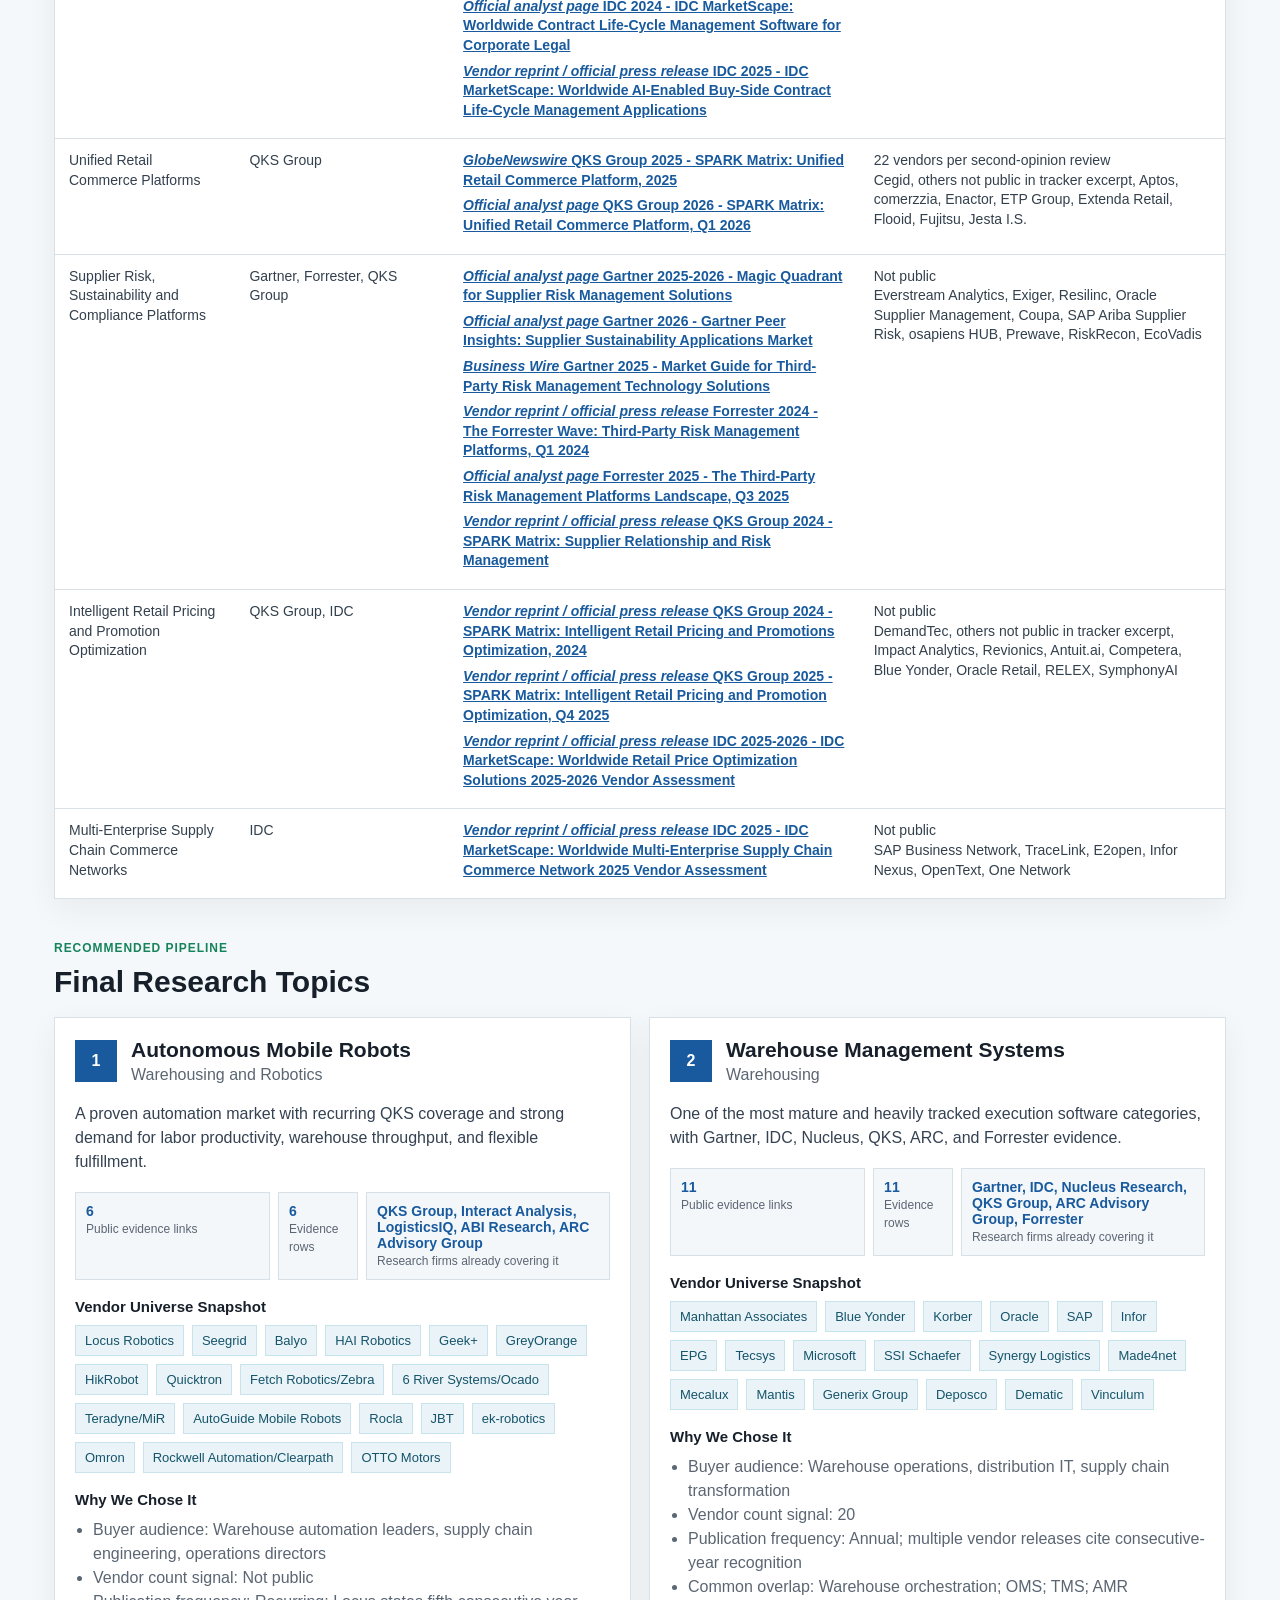
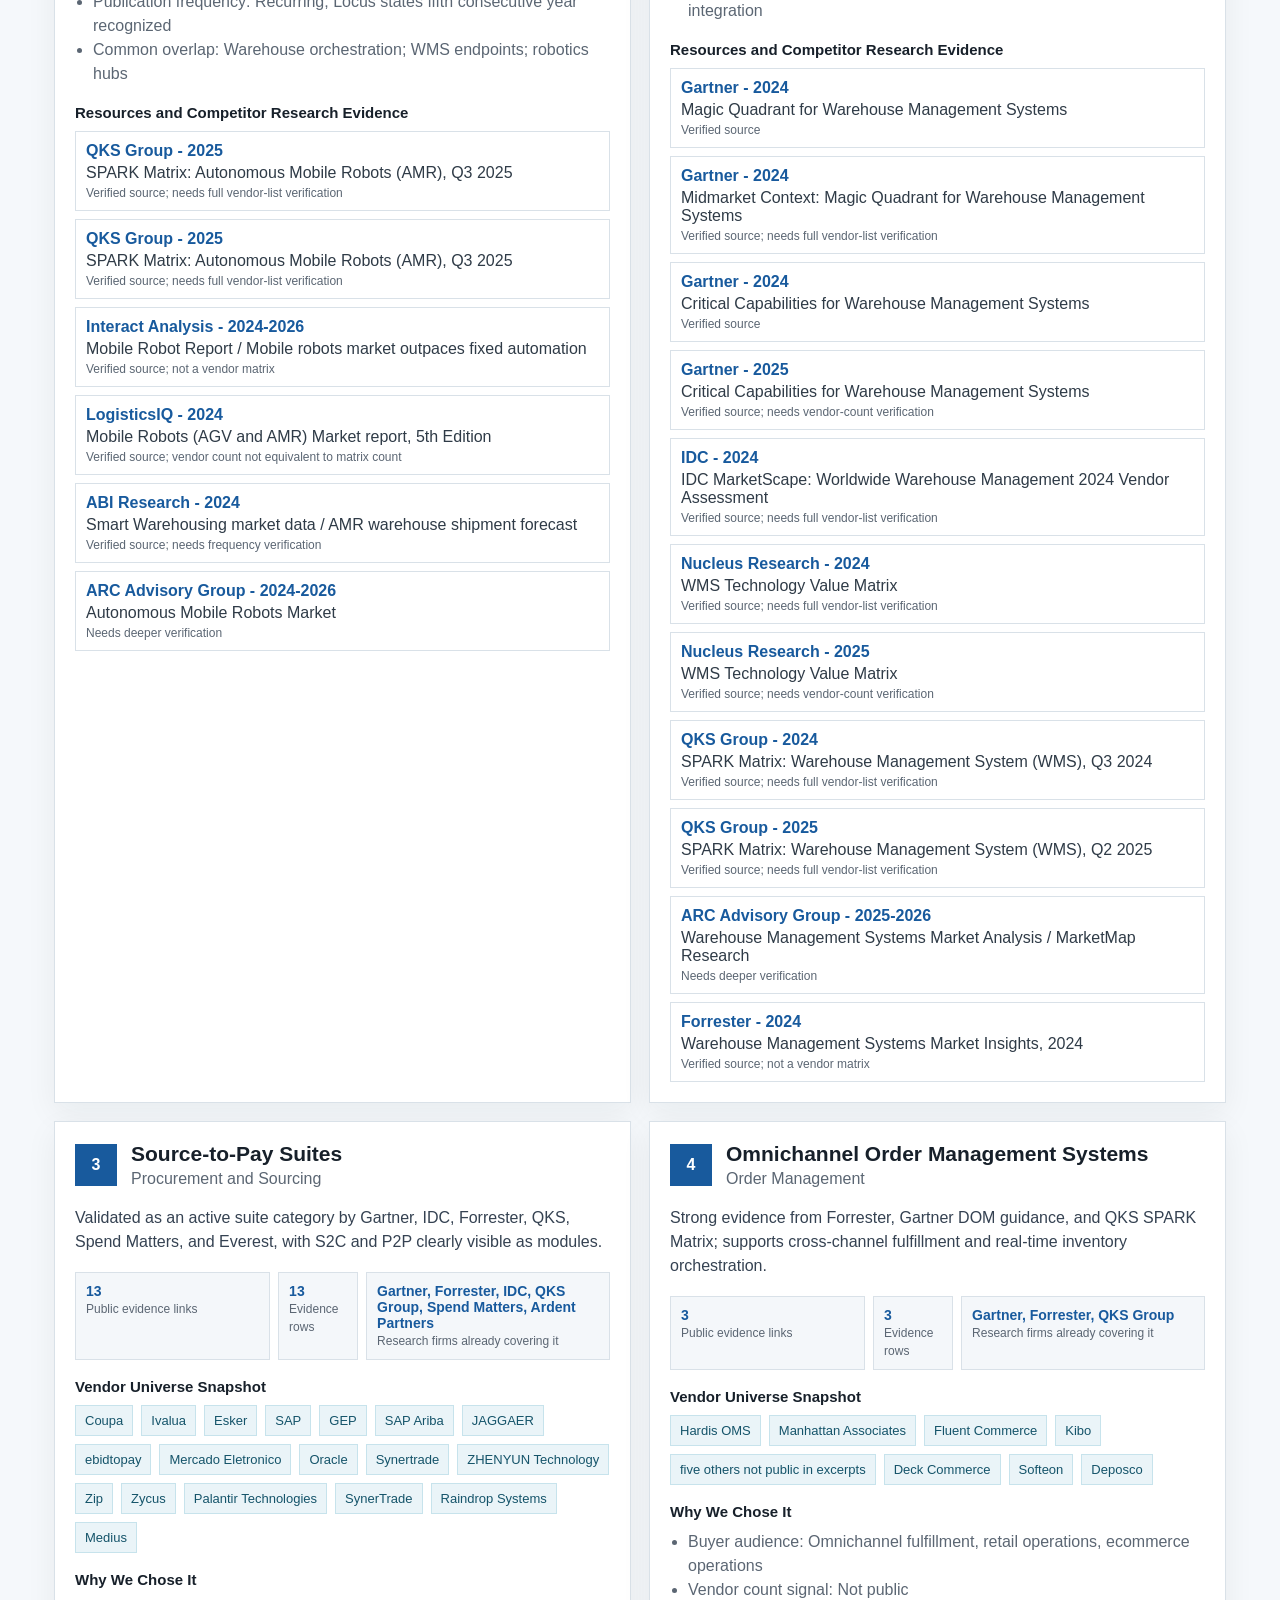
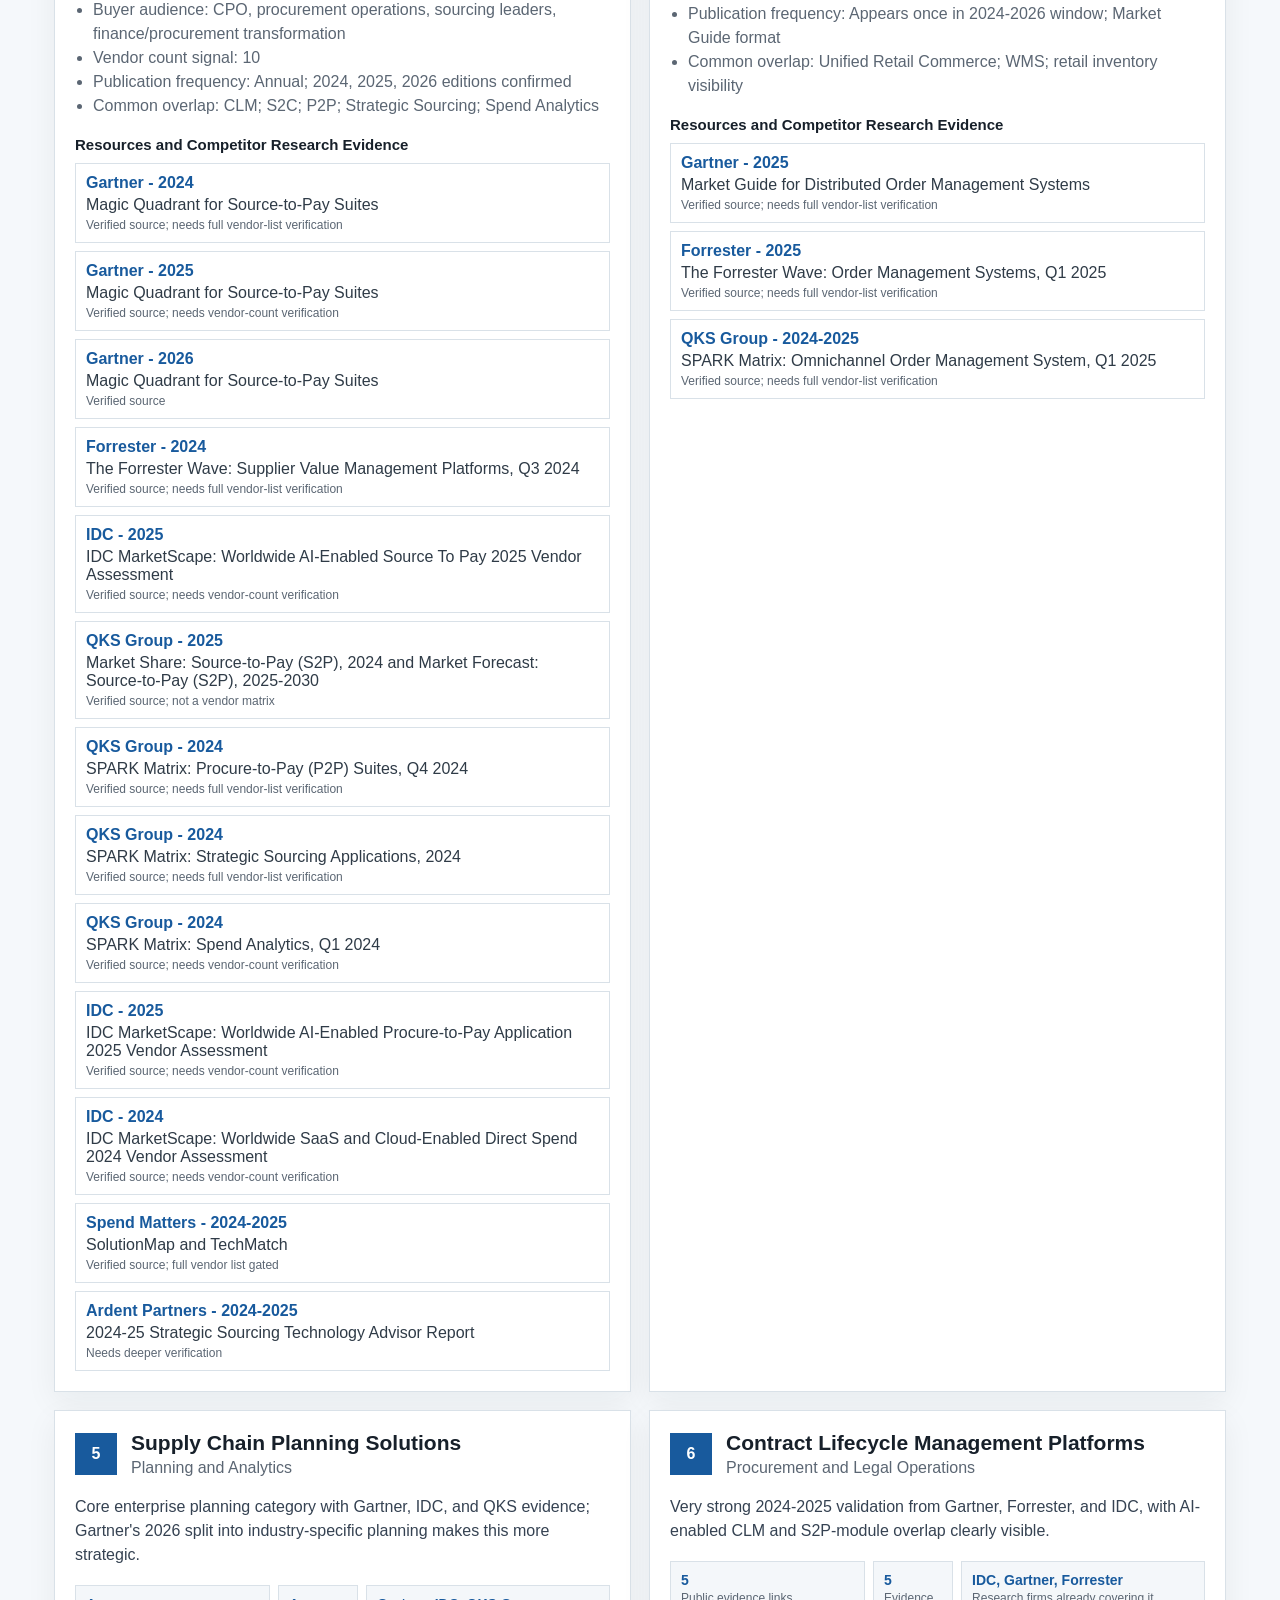
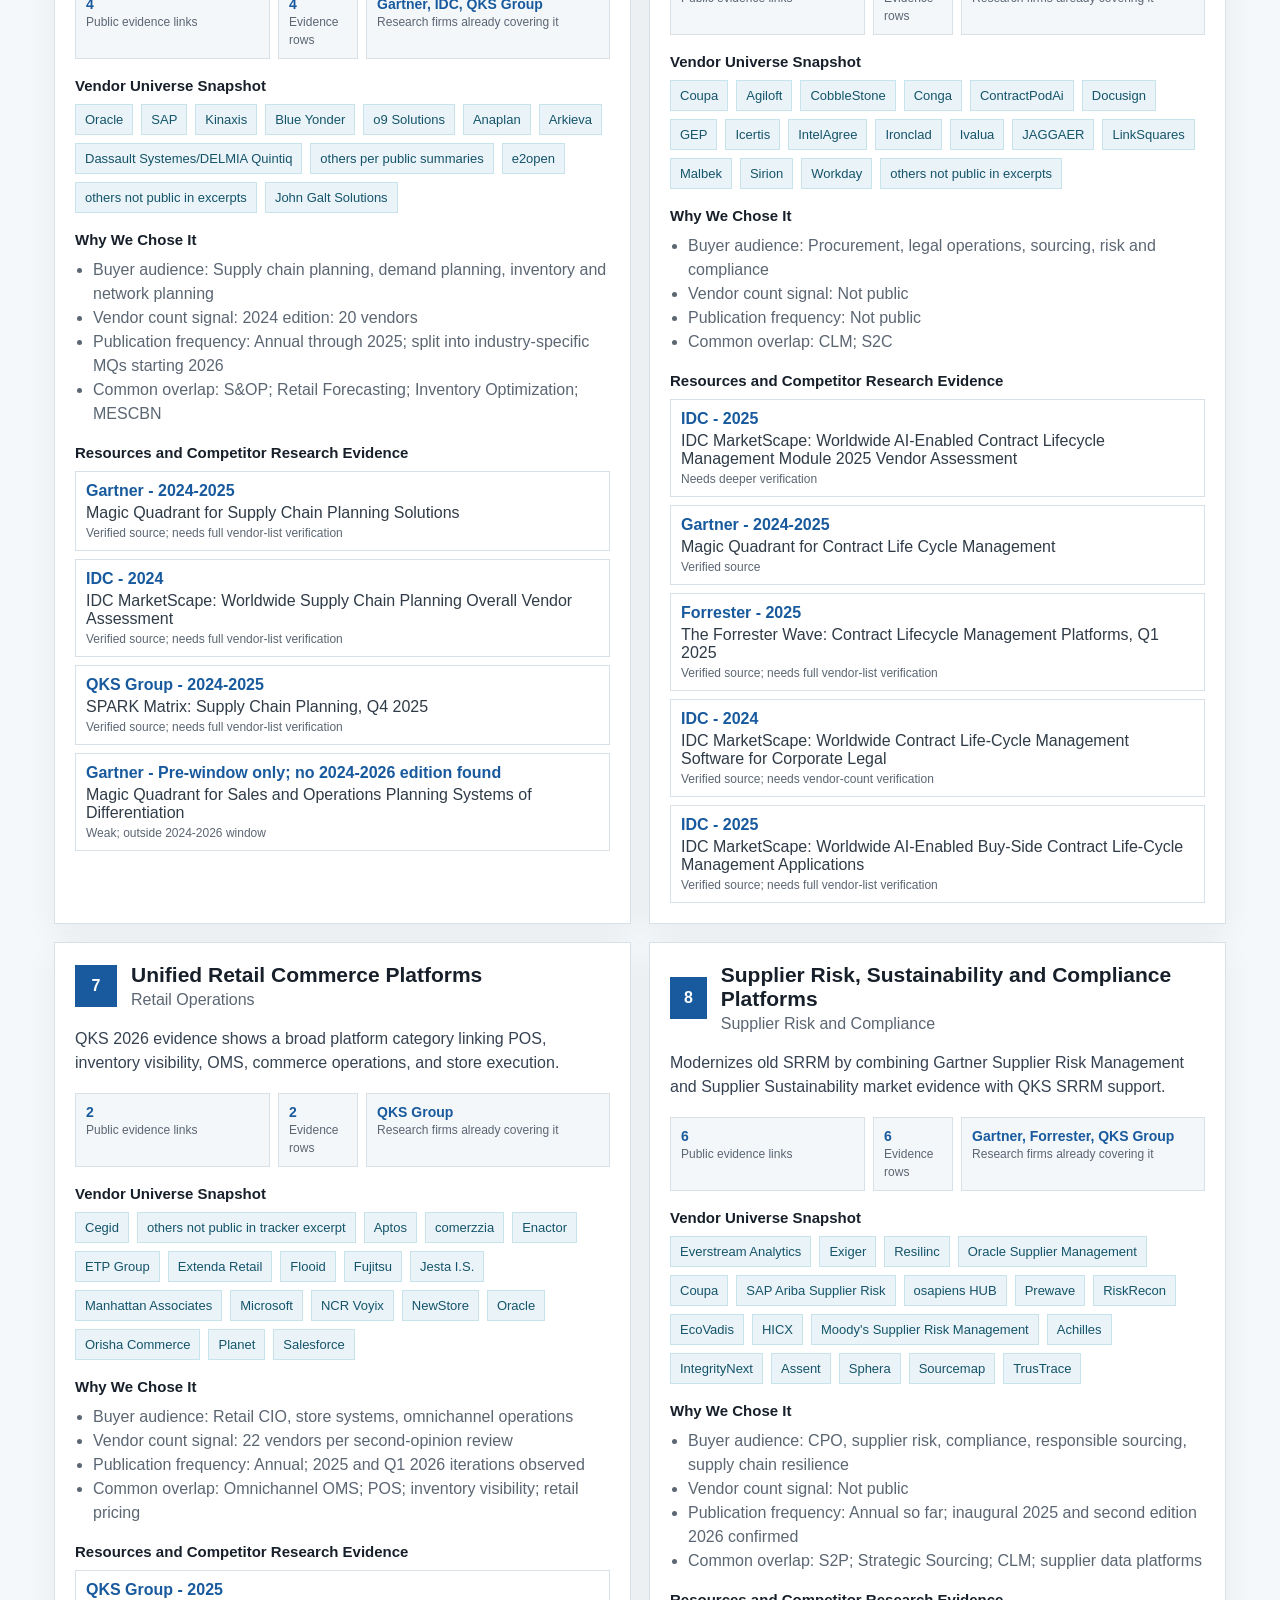
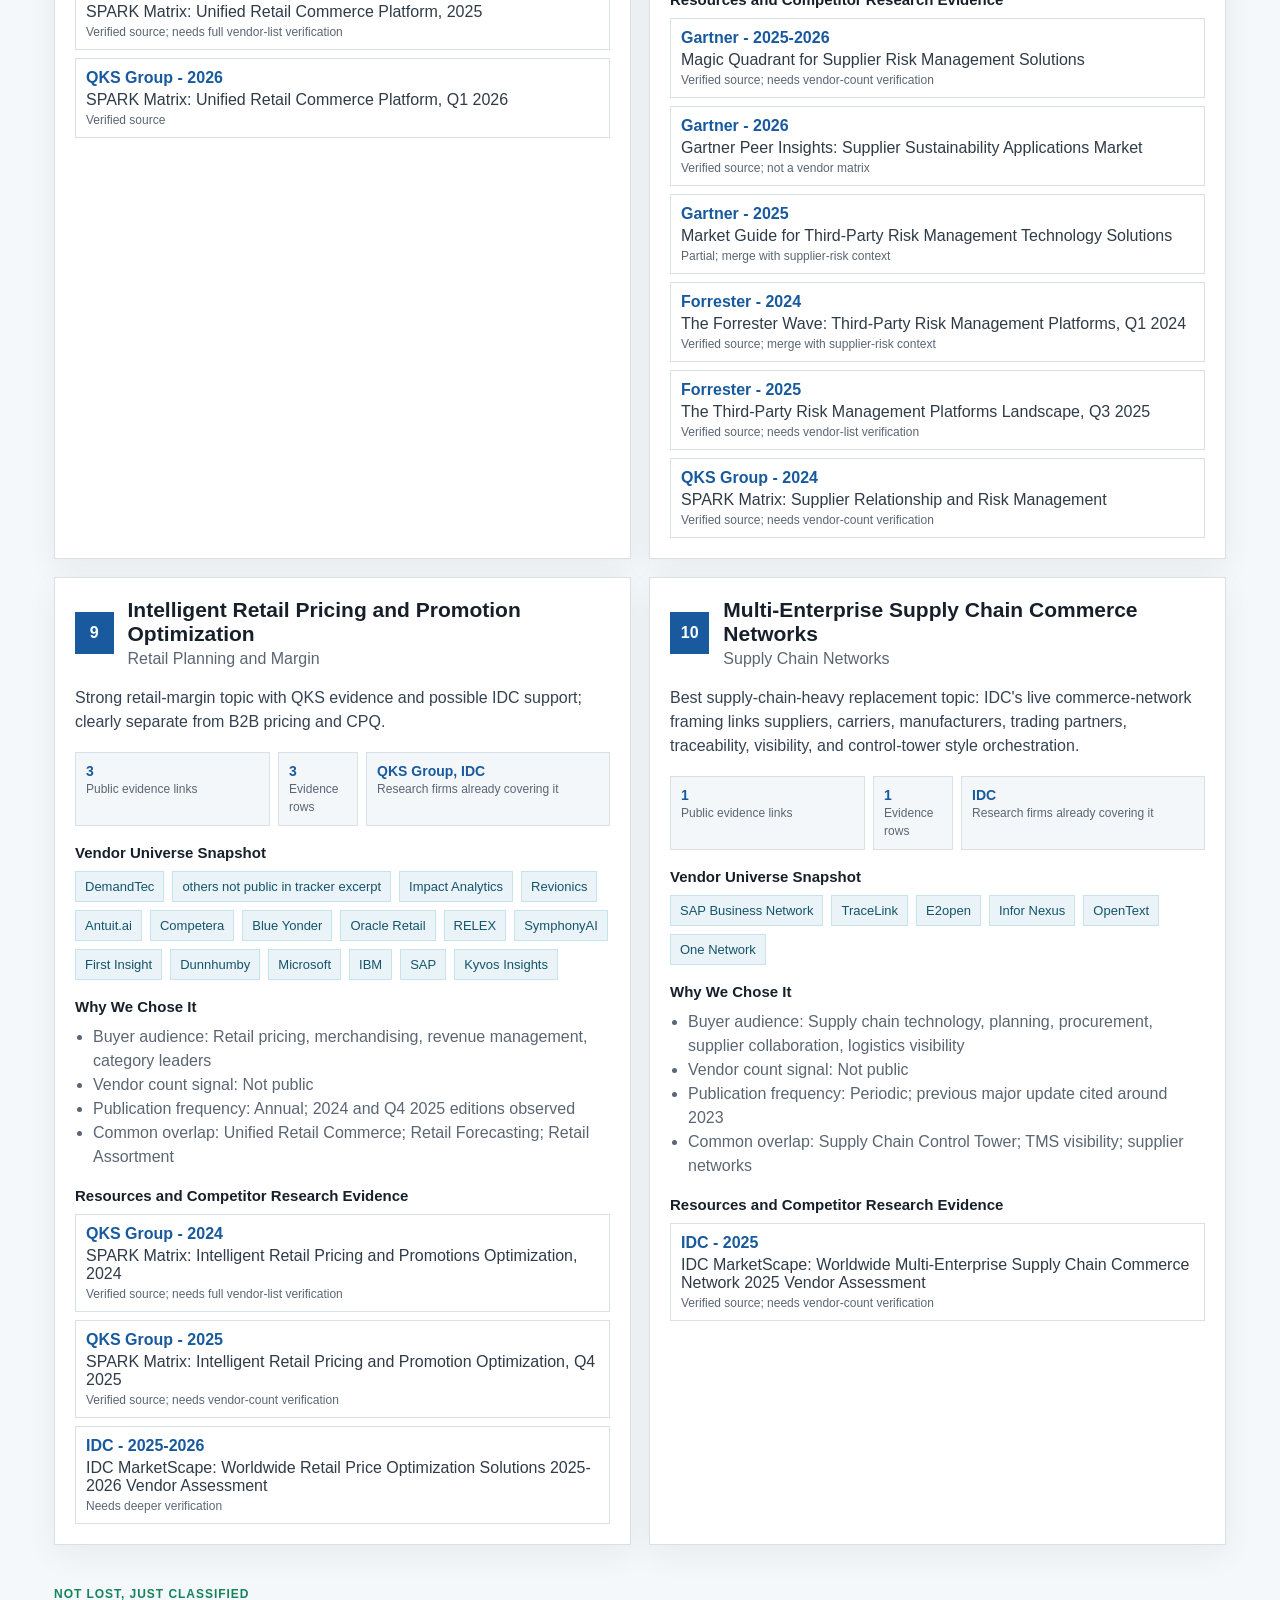
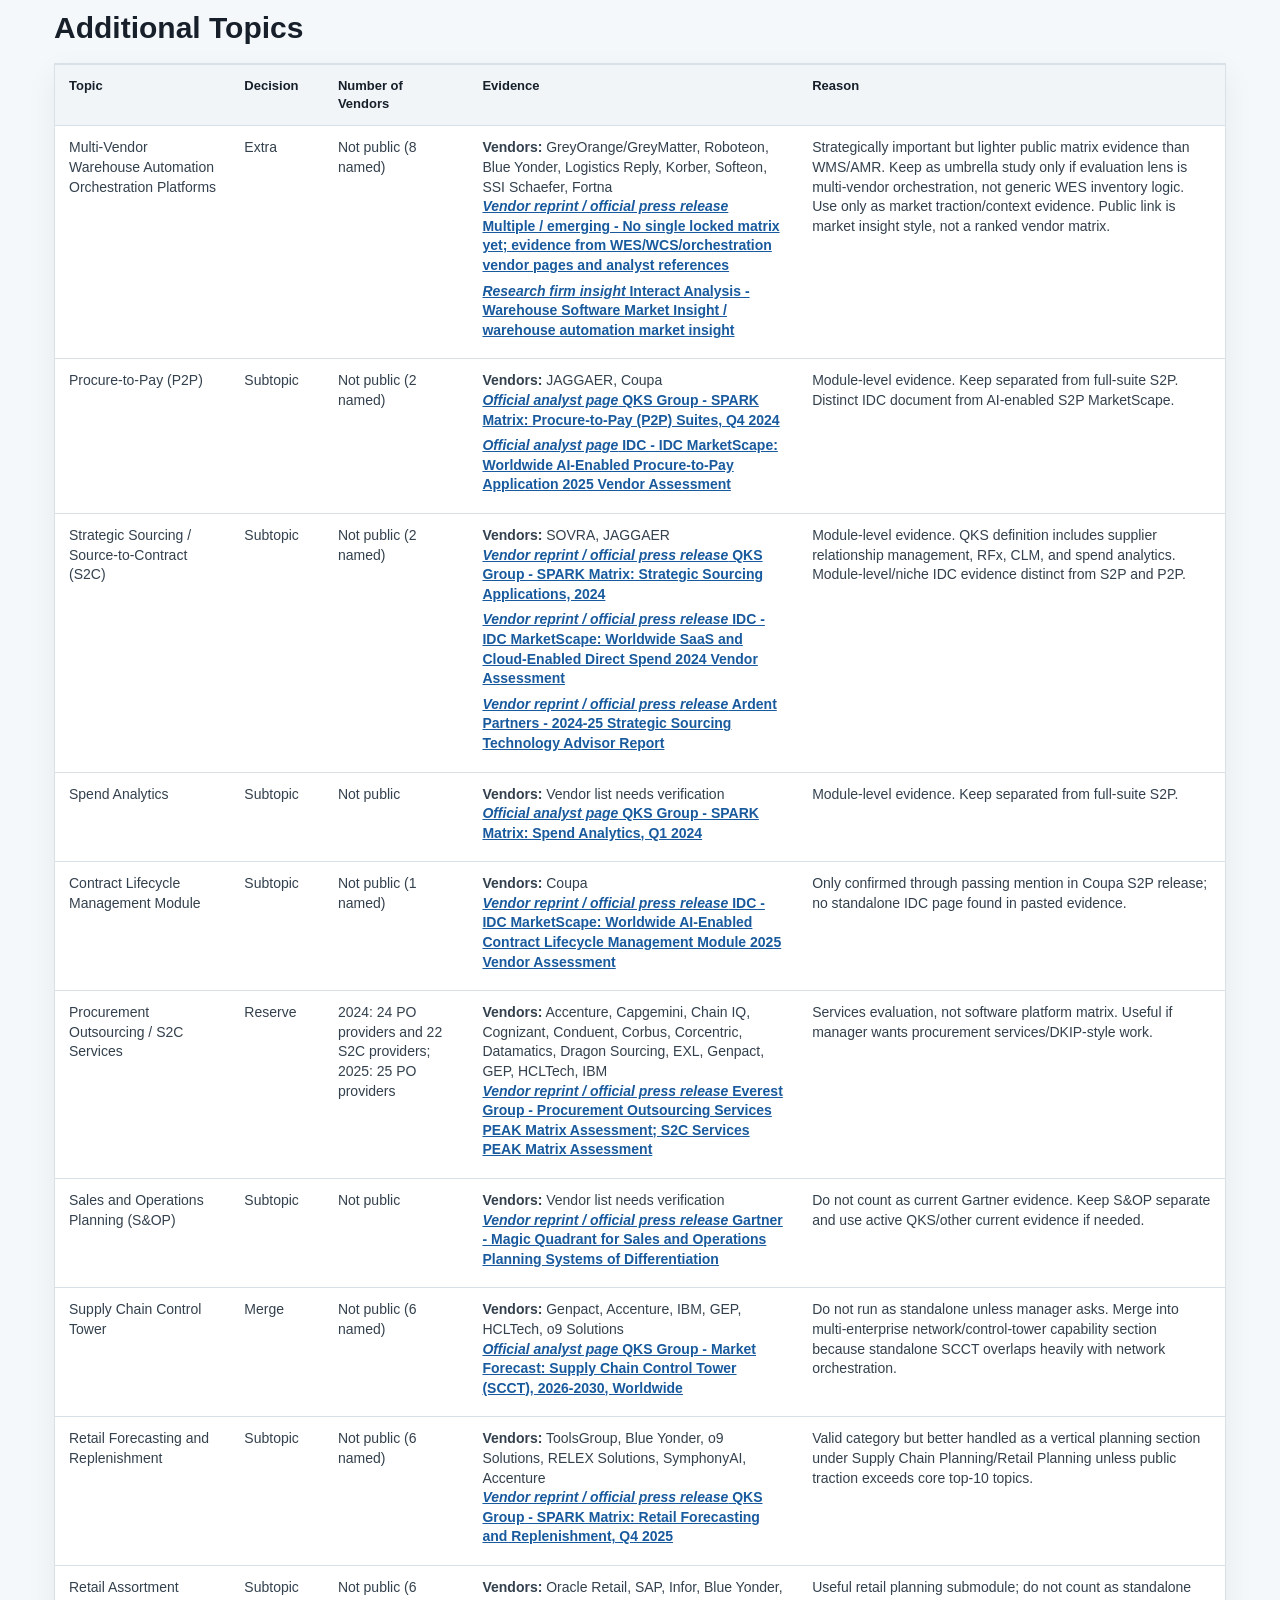
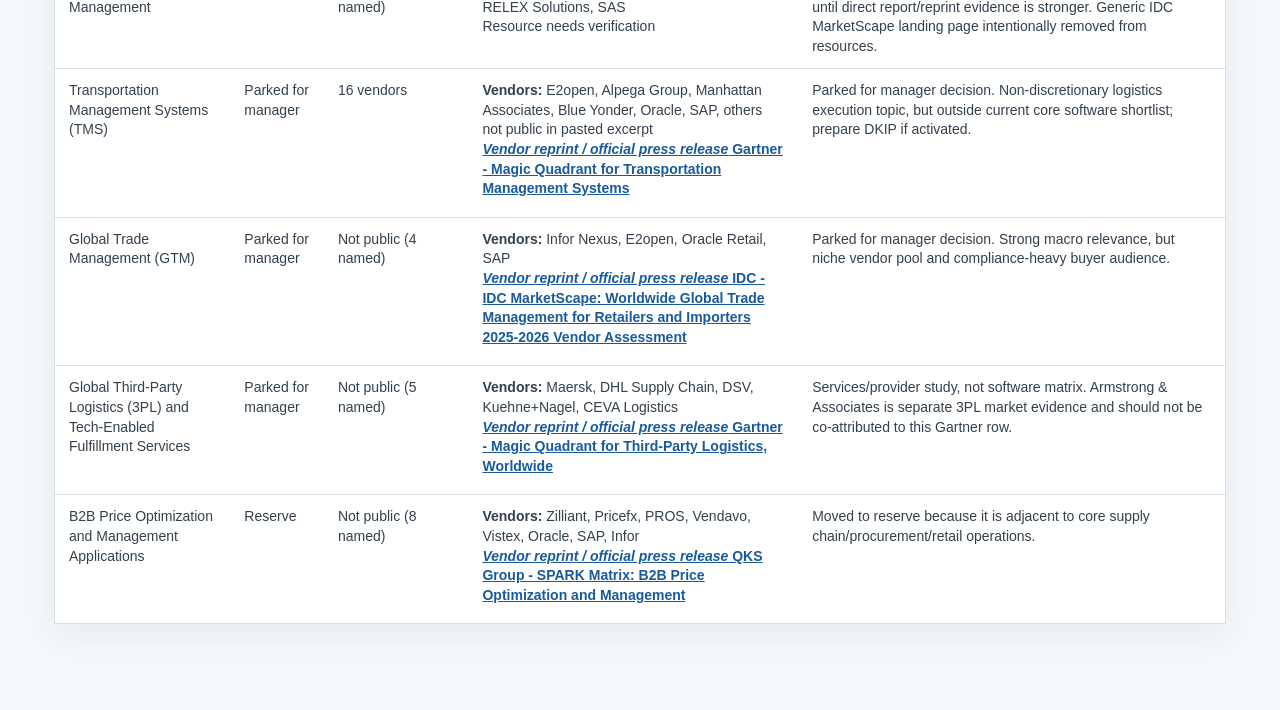
==== commit c87cca03: "Clarify public evidence metrics" ====
--- a/supply-chain-domain/index.html
+++ b/supply-chain-domain/index.html
@@ -146,7 +146,7 @@
       </div>
       <p class="why">A proven automation market with recurring QKS coverage and strong demand for labor productivity, warehouse throughput, and flexible fulfillment.</p>
       <div class="metrics">
-        <div><strong>Not public</strong><span>Vendor count signal</span></div>
+        <div><strong>6</strong><span>Public evidence links</span></div>
         <div><strong>6</strong><span>Evidence rows</span></div>
         <div><strong>QKS Group, Interact Analysis, LogisticsIQ, ABI Research, ARC Advisory Group</strong><span>Research firms already covering it</span></div>
       </div>
@@ -160,6 +160,7 @@
         <h4>Why We Chose It</h4>
         <ul class="plain-list">
           <li>Buyer audience: Warehouse automation leaders, supply chain engineering, operations directors</li>
+          <li>Vendor count signal: Not public</li>
           <li>Publication frequency: Recurring; Locus states fifth consecutive year recognized</li>
           <li>Common overlap: Warehouse orchestration; WMS endpoints; robotics hubs</li>
         </ul>
@@ -217,7 +218,7 @@
       </div>
       <p class="why">One of the most mature and heavily tracked execution software categories, with Gartner, IDC, Nucleus, QKS, ARC, and Forrester evidence.</p>
       <div class="metrics">
-        <div><strong>20</strong><span>Vendor count signal</span></div>
+        <div><strong>11</strong><span>Public evidence links</span></div>
         <div><strong>11</strong><span>Evidence rows</span></div>
         <div><strong>Gartner, IDC, Nucleus Research, QKS Group, ARC Advisory Group, Forrester</strong><span>Research firms already covering it</span></div>
       </div>
@@ -231,6 +232,7 @@
         <h4>Why We Chose It</h4>
         <ul class="plain-list">
           <li>Buyer audience: Warehouse operations, distribution IT, supply chain transformation</li>
+          <li>Vendor count signal: 20</li>
           <li>Publication frequency: Annual; multiple vendor releases cite consecutive-year recognition</li>
           <li>Common overlap: Warehouse orchestration; OMS; TMS; AMR integration</li>
         </ul>
@@ -318,7 +320,7 @@
       </div>
       <p class="why">Validated as an active suite category by Gartner, IDC, Forrester, QKS, Spend Matters, and Everest, with S2C and P2P clearly visible as modules.</p>
       <div class="metrics">
-        <div><strong>10</strong><span>Vendor count signal</span></div>
+        <div><strong>13</strong><span>Public evidence links</span></div>
         <div><strong>13</strong><span>Evidence rows</span></div>
         <div><strong>Gartner, Forrester, IDC, QKS Group, Spend Matters, Ardent Partners</strong><span>Research firms already covering it</span></div>
       </div>
@@ -332,6 +334,7 @@
         <h4>Why We Chose It</h4>
         <ul class="plain-list">
           <li>Buyer audience: CPO, procurement operations, sourcing leaders, finance/procurement transformation</li>
+          <li>Vendor count signal: 10</li>
           <li>Publication frequency: Annual; 2024, 2025, 2026 editions confirmed</li>
           <li>Common overlap: CLM; S2C; P2P; Strategic Sourcing; Spend Analytics</li>
         </ul>
@@ -431,7 +434,7 @@
       </div>
       <p class="why">Strong evidence from Forrester, Gartner DOM guidance, and QKS SPARK Matrix; supports cross-channel fulfillment and real-time inventory orchestration.</p>
       <div class="metrics">
-        <div><strong>Not public</strong><span>Vendor count signal</span></div>
+        <div><strong>3</strong><span>Public evidence links</span></div>
         <div><strong>3</strong><span>Evidence rows</span></div>
         <div><strong>Gartner, Forrester, QKS Group</strong><span>Research firms already covering it</span></div>
       </div>
@@ -445,6 +448,7 @@
         <h4>Why We Chose It</h4>
         <ul class="plain-list">
           <li>Buyer audience: Omnichannel fulfillment, retail operations, ecommerce operations</li>
+          <li>Vendor count signal: Not public</li>
           <li>Publication frequency: Appears once in 2024-2026 window; Market Guide format</li>
           <li>Common overlap: Unified Retail Commerce; WMS; retail inventory visibility</li>
         </ul>
@@ -484,7 +488,7 @@
       </div>
       <p class="why">Core enterprise planning category with Gartner, IDC, and QKS evidence; Gartner's 2026 split into industry-specific planning makes this more strategic.</p>
       <div class="metrics">
-        <div><strong>2024 edition: 20 vendors</strong><span>Vendor count signal</span></div>
+        <div><strong>4</strong><span>Public evidence links</span></div>
         <div><strong>4</strong><span>Evidence rows</span></div>
         <div><strong>Gartner, IDC, QKS Group</strong><span>Research firms already covering it</span></div>
       </div>
@@ -498,6 +502,7 @@
         <h4>Why We Chose It</h4>
         <ul class="plain-list">
           <li>Buyer audience: Supply chain planning, demand planning, inventory and network planning</li>
+          <li>Vendor count signal: 2024 edition: 20 vendors</li>
           <li>Publication frequency: Annual through 2025; split into industry-specific MQs starting 2026</li>
           <li>Common overlap: S&amp;OP; Retail Forecasting; Inventory Optimization; MESCBN</li>
         </ul>
@@ -543,7 +548,7 @@
       </div>
       <p class="why">Very strong 2024-2025 validation from Gartner, Forrester, and IDC, with AI-enabled CLM and S2P-module overlap clearly visible.</p>
       <div class="metrics">
-        <div><strong>Not public</strong><span>Vendor count signal</span></div>
+        <div><strong>5</strong><span>Public evidence links</span></div>
         <div><strong>5</strong><span>Evidence rows</span></div>
         <div><strong>IDC, Gartner, Forrester</strong><span>Research firms already covering it</span></div>
       </div>
@@ -557,6 +562,7 @@
         <h4>Why We Chose It</h4>
         <ul class="plain-list">
           <li>Buyer audience: Procurement, legal operations, sourcing, risk and compliance</li>
+          <li>Vendor count signal: Not public</li>
           <li>Publication frequency: Not public</li>
           <li>Common overlap: CLM; S2C</li>
         </ul>
@@ -608,7 +614,7 @@
       </div>
       <p class="why">QKS 2026 evidence shows a broad platform category linking POS, inventory visibility, OMS, commerce operations, and store execution.</p>
       <div class="metrics">
-        <div><strong>22 vendors per second-opinion review</strong><span>Vendor count signal</span></div>
+        <div><strong>2</strong><span>Public evidence links</span></div>
         <div><strong>2</strong><span>Evidence rows</span></div>
         <div><strong>QKS Group</strong><span>Research firms already covering it</span></div>
       </div>
@@ -622,6 +628,7 @@
         <h4>Why We Chose It</h4>
         <ul class="plain-list">
           <li>Buyer audience: Retail CIO, store systems, omnichannel operations</li>
+          <li>Vendor count signal: 22 vendors per second-opinion review</li>
           <li>Publication frequency: Annual; 2025 and Q1 2026 iterations observed</li>
           <li>Common overlap: Omnichannel OMS; POS; inventory visibility; retail pricing</li>
         </ul>
@@ -655,7 +662,7 @@
       </div>
       <p class="why">Modernizes old SRRM by combining Gartner Supplier Risk Management and Supplier Sustainability market evidence with QKS SRRM support.</p>
       <div class="metrics">
-        <div><strong>Not public</strong><span>Vendor count signal</span></div>
+        <div><strong>6</strong><span>Public evidence links</span></div>
         <div><strong>6</strong><span>Evidence rows</span></div>
         <div><strong>Gartner, Forrester, QKS Group</strong><span>Research firms already covering it</span></div>
       </div>
@@ -669,6 +676,7 @@
         <h4>Why We Chose It</h4>
         <ul class="plain-list">
           <li>Buyer audience: CPO, supplier risk, compliance, responsible sourcing, supply chain resilience</li>
+          <li>Vendor count signal: Not public</li>
           <li>Publication frequency: Annual so far; inaugural 2025 and second edition 2026 confirmed</li>
           <li>Common overlap: S2P; Strategic Sourcing; CLM; supplier data platforms</li>
         </ul>
@@ -726,7 +734,7 @@
       </div>
       <p class="why">Strong retail-margin topic with QKS evidence and possible IDC support; clearly separate from B2B pricing and CPQ.</p>
       <div class="metrics">
-        <div><strong>Not public</strong><span>Vendor count signal</span></div>
+        <div><strong>3</strong><span>Public evidence links</span></div>
         <div><strong>3</strong><span>Evidence rows</span></div>
         <div><strong>QKS Group, IDC</strong><span>Research firms already covering it</span></div>
       </div>
@@ -740,6 +748,7 @@
         <h4>Why We Chose It</h4>
         <ul class="plain-list">
           <li>Buyer audience: Retail pricing, merchandising, revenue management, category leaders</li>
+          <li>Vendor count signal: Not public</li>
           <li>Publication frequency: Annual; 2024 and Q4 2025 editions observed</li>
           <li>Common overlap: Unified Retail Commerce; Retail Forecasting; Retail Assortment</li>
         </ul>
@@ -779,7 +788,7 @@
       </div>
       <p class="why">Best supply-chain-heavy replacement topic: IDC's live commerce-network framing links suppliers, carriers, manufacturers, trading partners, traceability, visibility, and control-tower style orchestration.</p>
       <div class="metrics">
-        <div><strong>Not public</strong><span>Vendor count signal</span></div>
+        <div><strong>1</strong><span>Public evidence links</span></div>
         <div><strong>1</strong><span>Evidence rows</span></div>
         <div><strong>IDC</strong><span>Research firms already covering it</span></div>
       </div>
@@ -793,6 +802,7 @@
         <h4>Why We Chose It</h4>
         <ul class="plain-list">
           <li>Buyer audience: Supply chain technology, planning, procurement, supplier collaboration, logistics visibility</li>
+          <li>Vendor count signal: Not public</li>
           <li>Publication frequency: Periodic; previous major update cited around 2023</li>
           <li>Common overlap: Supply Chain Control Tower; TMS visibility; supplier networks</li>
         </ul>
